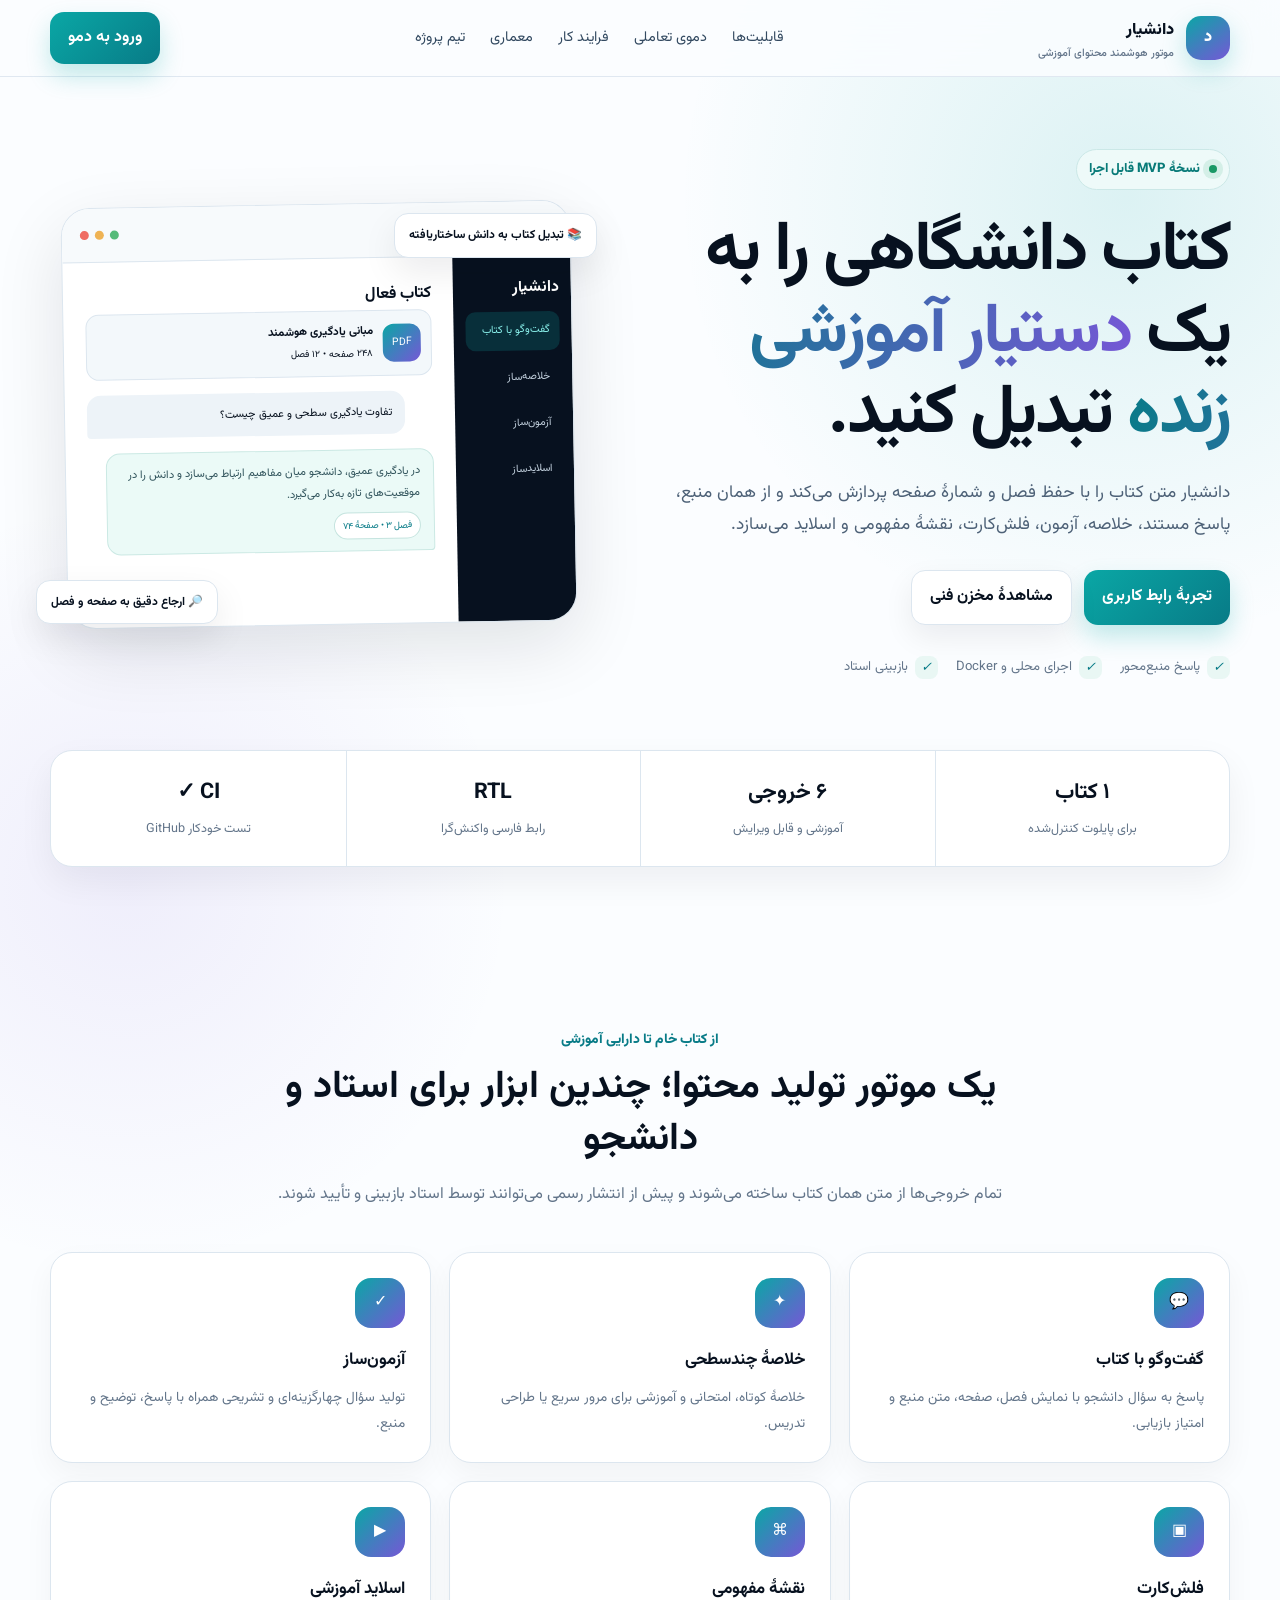
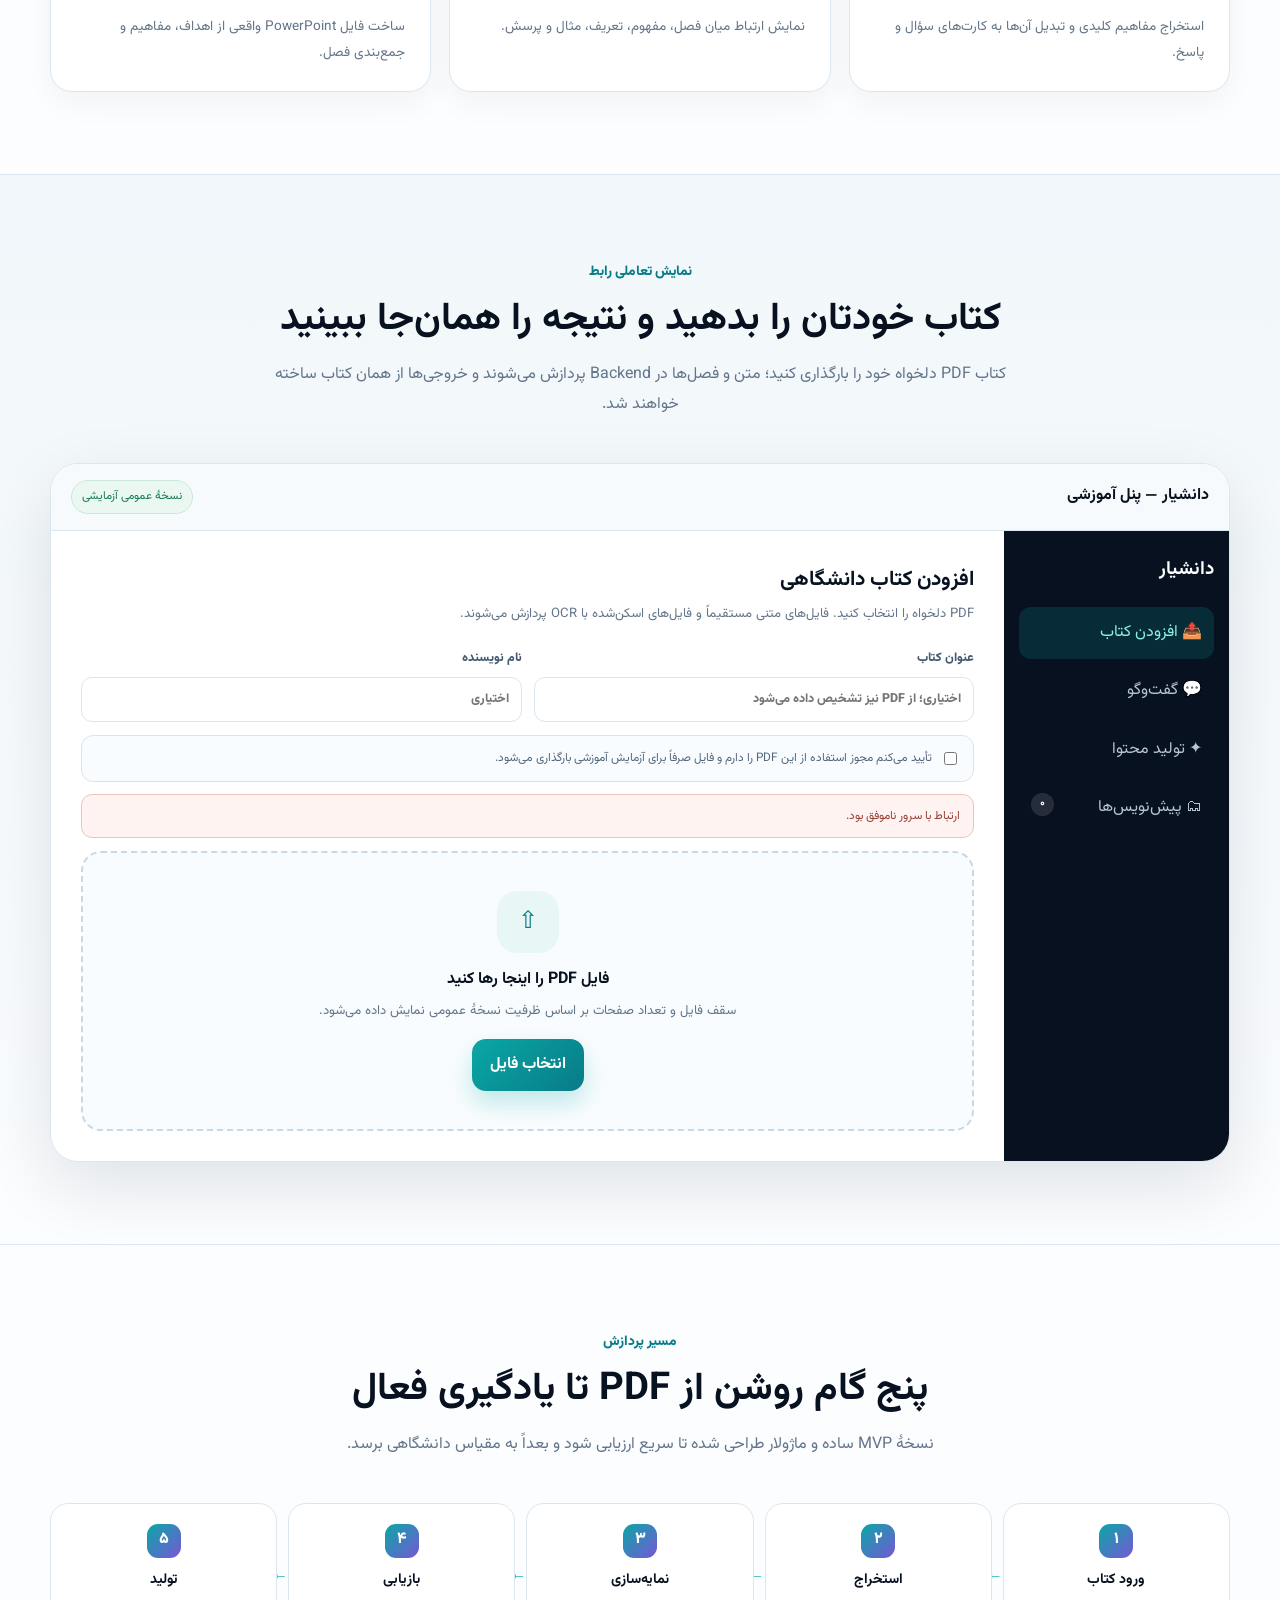
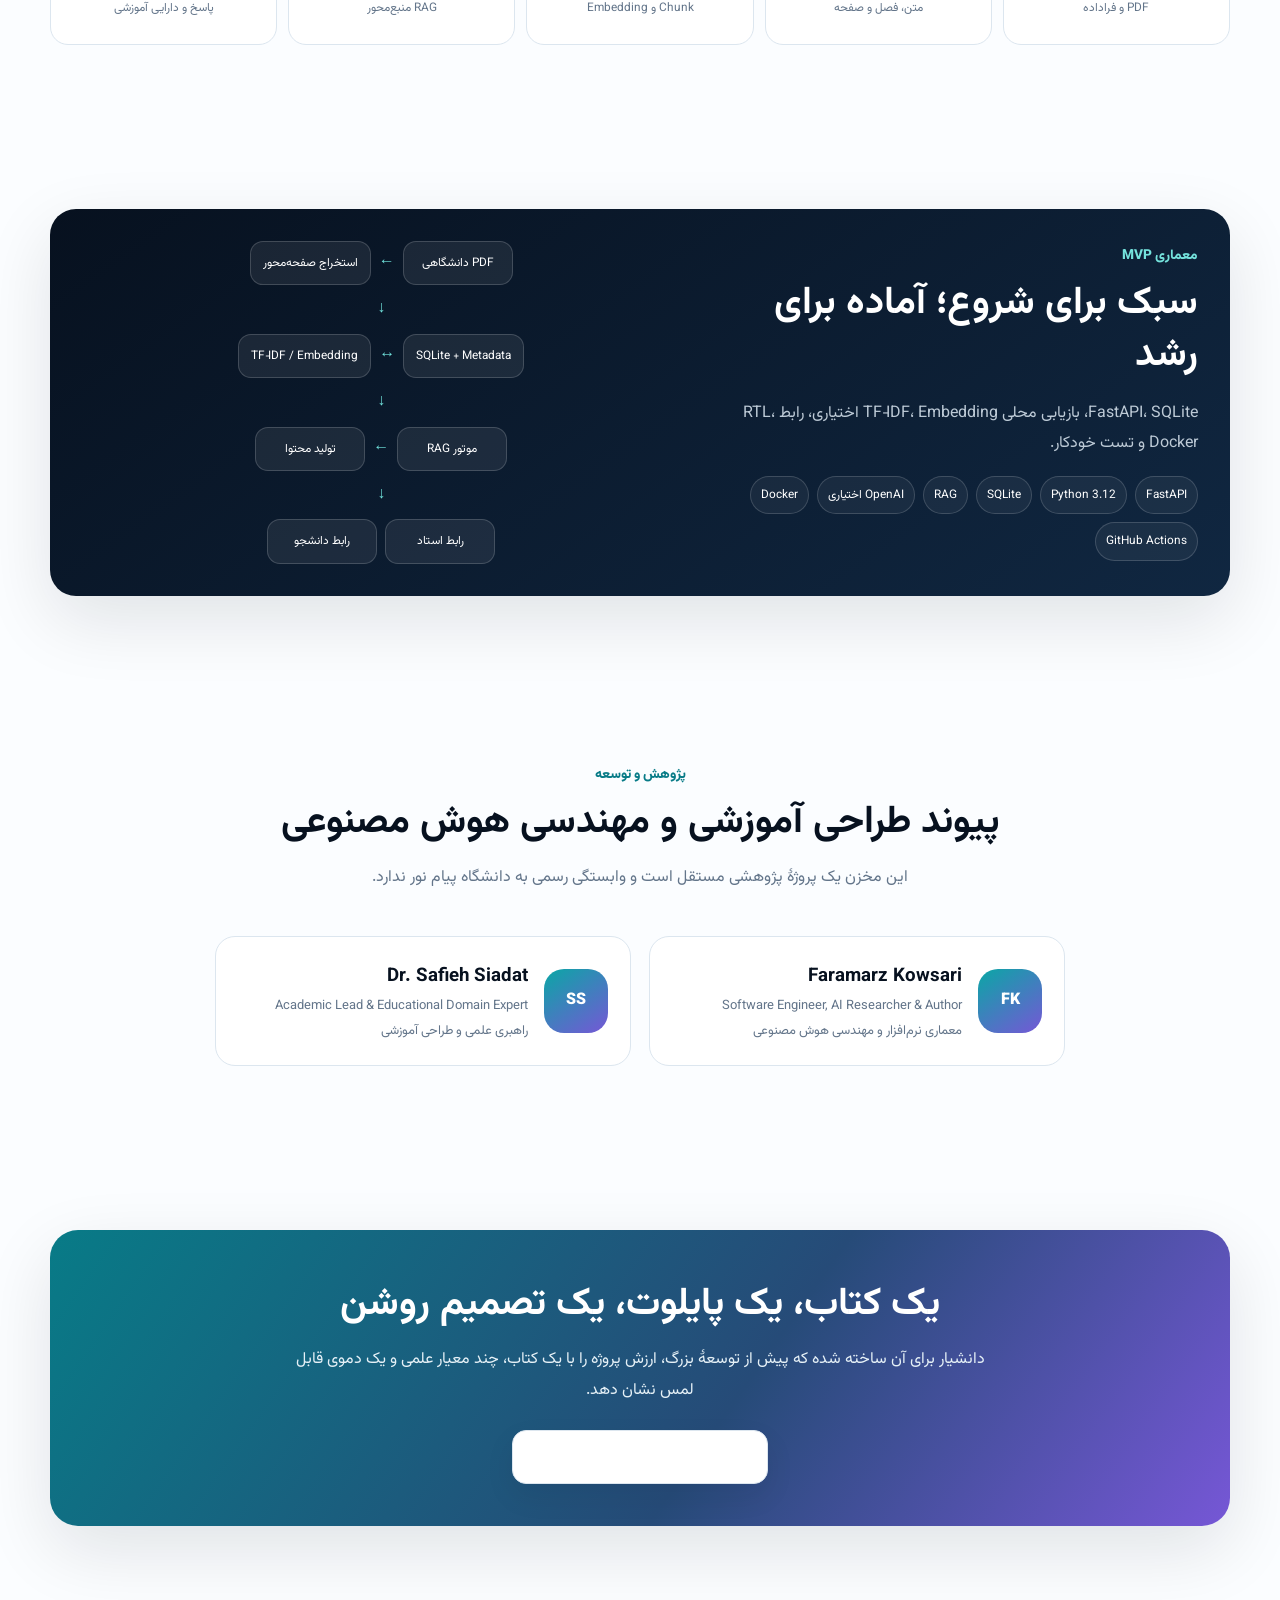
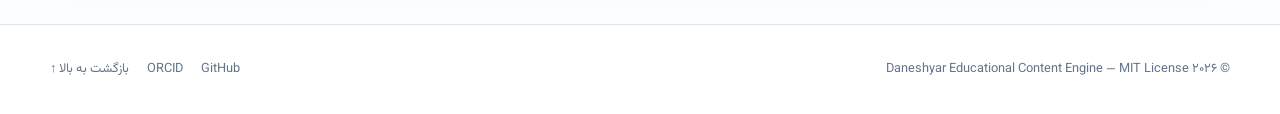
==== app/public/index.html @ 74a2e4bd "Replace demo with functional Daneshyar public beta" ====
<!doctype html>
<html lang="fa" dir="rtl">
<head>
<meta charset="utf-8">
<meta name="viewport" content="width=device-width,initial-scale=1">
<meta name="theme-color" content="#07111f">
<meta name="description" content="دانشیار؛ موتور هوشمند محتوای آموزشی برای تبدیل کتاب‌های دانشگاهی PDF به پاسخ‌های منبع‌محور، خلاصه، آزمون، فلش‌کارت و اسلاید.">
<meta property="og:title" content="دانشیار | موتور هوشمند محتوای آموزشی">
<meta property="og:description" content="از یک کتاب دانشگاهی، یک دستیار آموزشی منبع‌محور بسازید.">
<meta property="og:url" content="https://faramarzkowsari.github.io/daneshyar-educational-content-engine/">
<link rel="canonical" href="https://faramarzkowsari.github.io/daneshyar-educational-content-engine/">
<link rel="preconnect" href="https://fonts.googleapis.com">
<link rel="preconnect" href="https://fonts.gstatic.com" crossorigin>
<link href="https://fonts.googleapis.com/css2?family=Vazirmatn:wght@300;400;500;600;700;800;900&display=swap" rel="stylesheet">
<title>دانشیار | موتور هوشمند محتوای آموزشی</title>
<style>
:root{--ink:#07111f;--ink2:#102238;--surface:#fff;--soft:#f3f8fb;--line:#dce6ef;--muted:#63758a;--teal:#0aa7a5;--teal2:#087b87;--violet:#7657d6;--green:#199865;--shadow:0 24px 70px rgba(7,17,31,.11);--max:1180px}*{box-sizing:border-box}html{scroll-behavior:smooth}body{margin:0;font-family:Vazirmatn,Tahoma,sans-serif;color:var(--ink);background:radial-gradient(circle at 88% 4%,rgba(10,167,165,.13),transparent 28rem),radial-gradient(circle at 10% 18%,rgba(118,87,214,.09),transparent 24rem),#fbfdff;line-height:1.9}a{text-decoration:none;color:inherit}button,input{font:inherit}.wrap{width:min(var(--max),calc(100% - 36px));margin:auto}.top{position:sticky;top:0;z-index:30;background:rgba(251,253,255,.86);backdrop-filter:blur(18px);border-bottom:1px solid rgba(220,230,239,.85)}.nav{height:76px;display:flex;align-items:center;justify-content:space-between;gap:22px}.brand{display:flex;align-items:center;gap:12px;font-weight:900}.mark{width:44px;height:44px;border-radius:15px;display:grid;place-items:center;color:#fff;background:linear-gradient(145deg,var(--teal),var(--violet));box-shadow:0 10px 24px rgba(10,167,165,.24)}.brand small{display:block;color:var(--muted);font-size:.68rem;font-weight:500;line-height:1.2}.links{display:flex;align-items:center;gap:25px;color:#334a61;font-size:.9rem}.links a:hover{color:var(--teal2)}.btn{display:inline-flex;align-items:center;justify-content:center;gap:8px;padding:11px 18px;border-radius:14px;border:0;font-weight:700;cursor:pointer;transition:.2s}.btn:hover{transform:translateY(-2px)}.primary{color:#fff;background:linear-gradient(135deg,var(--teal),var(--teal2));box-shadow:0 12px 24px rgba(10,167,165,.24)}.secondary{background:#fff;border:1px solid var(--line);box-shadow:0 12px 30px rgba(7,17,31,.07)}.hero{padding:72px 0 62px}.heroGrid{display:grid;grid-template-columns:1.04fr .96fr;align-items:center;gap:58px}.badge{display:inline-flex;align-items:center;gap:9px;padding:7px 12px;border:1px solid #cbe8e7;border-radius:999px;background:#eefaf9;color:#087a78;font-weight:800;font-size:.82rem}.pulse{width:8px;height:8px;border-radius:50%;background:var(--green);box-shadow:0 0 0 6px rgba(25,152,101,.12)}h1{font-size:clamp(2.45rem,5.4vw,4.7rem);line-height:1.18;letter-spacing:-2px;margin:22px 0 20px}.grad{color:transparent;background:linear-gradient(100deg,var(--teal2),var(--violet));background-clip:text;-webkit-background-clip:text}.lead{font-size:1.08rem;color:#4d6177;max-width:650px;margin:0 0 28px}.actions{display:flex;flex-wrap:wrap;gap:12px}.trust{display:flex;flex-wrap:wrap;gap:18px;margin-top:30px;color:var(--muted);font-size:.82rem}.trust span{display:flex;align-items:center;gap:7px}.ok{width:23px;height:23px;border-radius:8px;display:grid;place-items:center;background:#e9f7f4;color:var(--teal2)}.visual{position:relative;min-height:470px;display:grid;place-items:center}.glow{position:absolute;width:360px;height:360px;border-radius:50%;background:radial-gradient(circle,rgba(10,167,165,.25),transparent 66%)}.window{width:min(100%,510px);position:relative;z-index:2;border:1px solid var(--line);border-radius:29px;background:#fff;overflow:hidden;box-shadow:var(--shadow);transform:rotate(-1deg)}.wbar{padding:15px 18px;background:#f7fafc;border-bottom:1px solid var(--line);display:flex;justify-content:space-between;align-items:center;color:var(--muted);font-size:.75rem}.dots{display:flex;gap:6px;direction:ltr}.dots i{width:9px;height:9px;border-radius:50%;background:#ef6d64}.dots i:nth-child(2){background:#efb354}.dots i:nth-child(3){background:#55bb79}.preview{display:grid;grid-template-columns:118px 1fr;min-height:365px}.side{padding:18px 12px;background:var(--ink);color:#c4d2df}.side b{color:#fff}.side div{padding:9px 10px;margin-top:8px;border-radius:10px;font-size:.67rem}.side .active{background:rgba(10,167,165,.2);color:#8af0eb}.main{padding:22px}.book{display:flex;align-items:center;gap:10px;background:var(--soft);border:1px solid var(--line);border-radius:13px;padding:10px;font-size:.72rem}.pdf{width:38px;height:38px;border-radius:11px;display:grid;place-items:center;color:#fff;background:linear-gradient(135deg,var(--teal),var(--violet));font-size:.65rem}.q,.a{padding:11px 13px;font-size:.7rem;border-radius:14px;margin-top:15px}.q{margin-right:28px;background:#edf3f8;border-bottom-left-radius:4px}.a{margin-left:18px;background:#ebfaf7;border:1px solid #cbe9e4;border-bottom-right-radius:4px;color:#31545c}.source{display:inline-block;margin-top:8px;padding:4px 8px;border:1px solid #c5e4df;border-radius:999px;background:#fff;color:var(--teal2);font-size:.58rem}.float{position:absolute;z-index:3;padding:10px 14px;border:1px solid var(--line);border-radius:14px;background:#fff;box-shadow:0 14px 35px rgba(7,17,31,.08);font-size:.74rem;font-weight:700}.f1{top:34px;right:-8px}.f2{bottom:25px;left:-14px}.metrics{padding:8px 0 76px}.metricGrid{display:grid;grid-template-columns:repeat(4,1fr);border:1px solid var(--line);border-radius:22px;background:#fff;box-shadow:0 14px 35px rgba(7,17,31,.06);overflow:hidden}.metric{text-align:center;padding:22px;border-left:1px solid var(--line)}.metric:last-child{border-left:0}.metric strong{display:block;font-size:1.35rem}.metric span{color:var(--muted);font-size:.79rem}section{padding:82px 0}.head{text-align:center;max-width:760px;margin:0 auto 42px}.kicker{color:var(--teal2);font-weight:800;font-size:.86rem}h2{font-size:clamp(1.9rem,3vw,3rem);line-height:1.35;margin:8px 0 13px}.head p{color:var(--muted);margin:0}.features{display:grid;grid-template-columns:repeat(3,1fr);gap:18px}.card{padding:25px;border:1px solid var(--line);border-radius:22px;background:#fff;box-shadow:0 12px 30px rgba(7,17,31,.045);transition:.25s}.card:hover{transform:translateY(-5px);box-shadow:0 18px 42px rgba(7,17,31,.08)}.icon{width:50px;height:50px;border-radius:16px;display:grid;place-items:center;color:#fff;background:linear-gradient(135deg,var(--teal),var(--violet));margin-bottom:17px}.card h3{margin:0 0 8px;font-size:1.05rem}.card p{margin:0;color:var(--muted);font-size:.85rem}.demoSec{background:linear-gradient(180deg,#f1f7fa,#fbfdff);border-block:1px solid var(--line)}.shell{border:1px solid var(--line);border-radius:28px;background:#fff;box-shadow:var(--shadow);overflow:hidden}.shellTop{padding:16px 20px;background:#f7fafc;border-bottom:1px solid var(--line);display:flex;justify-content:space-between;align-items:center}.demoTag{padding:5px 10px;border:1px solid #c9e7d9;border-radius:999px;background:#eaf8f1;color:#147a55;font-size:.72rem}.layout{display:grid;grid-template-columns:225px 1fr;min-height:570px}.demoSide{padding:21px 15px;background:var(--ink);color:#fff}.demoSide h3{margin:0 0 20px}.tabs button{width:100%;display:flex;gap:10px;padding:11px 12px;margin:6px 0;border:0;border-radius:12px;background:transparent;color:#b7c5d3;cursor:pointer;text-align:right}.tabs button.active,.tabs button:hover{background:rgba(10,167,165,.18);color:#8df0eb}.content{padding:30px}.panel{display:none}.panel.active{display:block;animation:fade .28s ease}@keyframes fade{from{opacity:0;transform:translateY(4px)}to{opacity:1;transform:none}}.phead h3{margin:0;font-size:1.3rem}.phead p{margin:2px 0 20px;color:var(--muted);font-size:.82rem}.upload{padding:38px 20px;border:2px dashed #c8d9e6;border-radius:20px;background:#f9fcfe;text-align:center}.upload.drag{border-color:var(--teal);background:#eefaf9}.uploadIcon{width:62px;height:62px;margin:0 auto 12px;border-radius:20px;display:grid;place-items:center;background:#e8f7f6;color:var(--teal2);font-size:1.5rem}.upload h4{margin:0}.upload p{margin:3px 0 15px;color:var(--muted);font-size:.82rem}#file{display:none}.progress{display:none;margin-top:20px;text-align:right}.track{height:9px;border-radius:999px;background:#e6eef4;overflow:hidden}.bar{width:0;height:100%;background:linear-gradient(90deg,var(--teal),var(--violet));transition:.25s}.plabel{margin-top:8px;color:var(--muted);font-size:.8rem}.bookRow{display:flex;align-items:center;justify-content:space-between;gap:12px;padding:14px;border:1px solid var(--line);border-radius:16px;background:#f8fbfd;margin-bottom:16px}.bookMeta{display:flex;align-items:center;gap:11px}.bookMeta strong{display:block;font-size:.9rem}.bookMeta small{color:var(--muted)}.chat{border:1px solid var(--line);border-radius:18px;overflow:hidden}.messages{min-height:275px;max-height:325px;overflow:auto;padding:18px;background:#fbfdff}.msg{width:fit-content;max-width:86%;padding:11px 14px;margin-bottom:12px;border-radius:15px;font-size:.85rem}.user{margin-right:auto;background:#eaf0f6;border-bottom-left-radius:4px}.ai{background:#eaf9f6;border:1px solid #cbe9e4;border-bottom-right-radius:4px}.cite{display:inline-flex;margin-top:8px;padding:4px 8px;border:1px solid #bedfd9;border-radius:999px;background:#fff;color:#087c76;font-size:.67rem}.typing{display:none;color:var(--muted);font-size:.77rem}.form{display:flex;gap:9px;padding:12px;border-top:1px solid var(--line)}.form input{min-width:0;flex:1;padding:11px 13px;border:1px solid var(--line);border-radius:12px;outline:0}.form input:focus{border-color:var(--teal);box-shadow:0 0 0 4px rgba(10,167,165,.09)}.samples{display:flex;flex-wrap:wrap;gap:7px;margin-top:11px}.samples button{padding:7px 10px;border:1px solid var(--line);border-radius:999px;background:#fff;color:#425970;cursor:pointer;font-size:.72rem}.assets{display:grid;grid-template-columns:repeat(2,1fr);gap:13px}.asset{display:flex;align-items:center;gap:12px;padding:16px;border:1px solid var(--line);border-radius:17px}.asset .icon{flex:0 0 44px;width:44px;height:44px;margin:0;border-radius:13px}.asset strong{display:block;font-size:.88rem}.asset small{color:var(--muted)}.asset button{margin-right:auto;padding:7px 10px;border:1px solid var(--line);border-radius:10px;background:#f8fbfd;cursor:pointer}.result{display:none;margin-top:16px;padding:14px;border:1px solid #cce7e2;border-radius:14px;background:#eefaf8;color:#28595a}.flow{display:grid;grid-template-columns:repeat(5,1fr);gap:11px}.step{position:relative;text-align:center;padding:20px 11px;border:1px solid var(--line);border-radius:18px;background:#fff}.step:not(:last-child):after{content:"←";position:absolute;left:-17px;top:42%;color:var(--teal);font-weight:900}.num{width:34px;height:34px;margin:0 auto 9px;border-radius:11px;display:grid;place-items:center;color:#fff;background:linear-gradient(135deg,var(--teal),var(--violet));font-weight:800}.step strong{display:block;font-size:.88rem}.step span{color:var(--muted);font-size:.74rem}.arch{display:grid;grid-template-columns:.9fr 1.1fr;gap:28px;padding:32px;border-radius:26px;color:#fff;background:linear-gradient(145deg,#07111f,#102741);box-shadow:var(--shadow)}.arch p{color:#bdcad6}.pills{display:flex;flex-wrap:wrap;gap:8px}.pills span{padding:7px 10px;border:1px solid rgba(255,255,255,.16);border-radius:999px;background:rgba(255,255,255,.05);font-size:.74rem}.diagram{display:grid;gap:9px;align-content:center}.row{display:flex;align-items:center;justify-content:center;gap:8px}.box{min-width:110px;padding:10px 12px;text-align:center;border:1px solid rgba(255,255,255,.17);border-radius:13px;background:rgba(255,255,255,.075);font-size:.74rem}.arrow{color:#70e1db;font-weight:900}.people{display:grid;grid-template-columns:repeat(2,1fr);gap:18px;max-width:850px;margin:auto}.person{display:flex;align-items:center;gap:16px;padding:22px;border:1px solid var(--line);border-radius:20px;background:#fff}.avatar{width:64px;height:64px;flex:0 0 64px;border-radius:20px;display:grid;place-items:center;color:#fff;background:linear-gradient(145deg,var(--teal),var(--violet));font-weight:900}.person h3{margin:0}.person p{margin:0;color:var(--muted);font-size:.81rem}.cta{padding-bottom:98px}.ctaBox{padding:42px;border-radius:28px;text-align:center;color:#fff;background:linear-gradient(125deg,var(--teal2),#264b78 58%,var(--violet));box-shadow:var(--shadow)}.ctaBox p{max-width:690px;margin:0 auto 24px;color:#e6f1f7}footer{padding:32px 0;border-top:1px solid var(--line);background:#fff}.foot{display:flex;justify-content:space-between;align-items:center;gap:20px;color:var(--muted);font-size:.8rem}.footLinks{display:flex;gap:18px}.toast{position:fixed;left:22px;bottom:22px;z-index:90;opacity:0;transform:translateY(14px);padding:12px 16px;border-radius:13px;color:#fff;background:var(--ink);box-shadow:var(--shadow);transition:.25s;font-size:.82rem}.toast.show{opacity:1;transform:none}@media(max-width:980px){.links{display:none}.heroGrid,.arch{grid-template-columns:1fr}.heroCopy{text-align:center}.lead{margin-inline:auto}.actions,.trust{justify-content:center}.features{grid-template-columns:repeat(2,1fr)}.flow{grid-template-columns:repeat(2,1fr)}.step:after{display:none}}@media(max-width:720px){.brand small{display:none}.hero{padding-top:50px}.visual{min-height:390px}.float{display:none}.window{transform:none}.metricGrid{grid-template-columns:repeat(2,1fr)}.metric:nth-child(2){border-left:0}.metric:nth-child(-n+2){border-bottom:1px solid var(--line)}.features,.people{grid-template-columns:1fr}.layout{grid-template-columns:1fr}.demoSide{padding:10px;overflow:auto}.demoSide h3{display:none}.tabs{display:flex;min-width:max-content}.tabs button{width:auto;white-space:nowrap}.content{padding:20px 14px}.assets{grid-template-columns:1fr}.flow{grid-template-columns:1fr}.foot{flex-direction:column;text-align:center}.preview{grid-template-columns:92px 1fr}}@media(prefers-reduced-motion:reduce){*{scroll-behavior:auto!important;animation:none!important;transition:none!important}}

/* Draft repository */
.tabs button{position:relative}
.draftBadge{display:inline-grid;place-items:center;min-width:23px;height:23px;padding:0 6px;margin-right:auto;border-radius:999px;background:rgba(255,255,255,.12);color:#fff;font-size:.68rem;font-weight:800}
.tabs button.active .draftBadge{background:#8df0eb;color:#07333a}
.draftTop{display:flex;align-items:flex-start;justify-content:space-between;gap:18px;margin-bottom:16px}
.draftTop .phead p{margin-bottom:0}
.draftTools{display:flex;flex-wrap:wrap;align-items:center;gap:8px}
.draftSearch{min-width:230px;padding:9px 12px;border:1px solid var(--line);border-radius:11px;background:#fff;outline:none}
.draftSearch:focus{border-color:var(--teal);box-shadow:0 0 0 4px rgba(10,167,165,.08)}
.filters{display:flex;flex-wrap:wrap;gap:7px;margin-bottom:16px}
.filters button{padding:7px 11px;border:1px solid var(--line);border-radius:999px;background:#fff;color:#4d6176;cursor:pointer;font-size:.75rem}
.filters button.active{border-color:#aadfdc;background:#eaf9f7;color:#087b78;font-weight:800}
.draftList{display:grid;gap:12px}
.draftCard{display:grid;grid-template-columns:auto 1fr auto;gap:14px;align-items:center;padding:16px;border:1px solid var(--line);border-radius:17px;background:#fff;box-shadow:0 8px 24px rgba(7,17,31,.035)}
.draftCard:hover{border-color:#bfdcdd;box-shadow:0 13px 30px rgba(7,17,31,.065)}
.draftKind{width:46px;height:46px;display:grid;place-items:center;border-radius:14px;color:#fff;background:linear-gradient(135deg,var(--teal),var(--violet));font-weight:900}
.draftInfo{min-width:0}
.draftTitle{display:flex;align-items:center;gap:8px;flex-wrap:wrap}
.draftTitle strong{font-size:.92rem}
.statusChip{display:inline-flex;align-items:center;gap:5px;padding:3px 8px;border-radius:999px;font-size:.65rem;font-weight:800}
.statusChip.draft{background:#fff5df;color:#9b6818;border:1px solid #f2deb1}
.statusChip.approved{background:#eaf8f1;color:#147a55;border:1px solid #cae8da}
.draftMeta{display:flex;flex-wrap:wrap;gap:10px;margin-top:5px;color:var(--muted);font-size:.72rem}
.draftActions{display:flex;flex-wrap:wrap;justify-content:flex-end;gap:6px}
.draftActions button{padding:7px 9px;border:1px solid var(--line);border-radius:9px;background:#f8fbfd;color:#40576d;cursor:pointer;font-size:.7rem}
.draftActions button:hover{border-color:#9fd8d5;background:#eef9f8;color:#087b78}
.draftActions .danger:hover{border-color:#efb9b5;background:#fff1ef;color:#a33e35}
.emptyDrafts{text-align:center;padding:48px 20px;border:2px dashed #d7e3ec;border-radius:18px;background:#fafcfe;color:var(--muted)}
.emptyDrafts .emptyIcon{width:62px;height:62px;margin:0 auto 11px;display:grid;place-items:center;border-radius:19px;background:#eef6fa;color:var(--teal2);font-size:1.5rem}
.emptyDrafts h4{margin:0 0 4px;color:var(--ink)}
.emptyDrafts p{margin:0 0 14px;font-size:.8rem}
.draftSummary{display:flex;gap:10px;flex-wrap:wrap;margin-bottom:16px}
.summaryPill{padding:8px 11px;border:1px solid var(--line);border-radius:12px;background:#f8fbfd;font-size:.75rem;color:#4c6176}
.summaryPill b{color:var(--ink)}
.modalBackdrop{position:fixed;inset:0;z-index:100;display:none;align-items:center;justify-content:center;padding:20px;background:rgba(4,12,22,.62);backdrop-filter:blur(5px)}
.modalBackdrop.open{display:flex}
.draftModal{width:min(760px,100%);max-height:86vh;display:flex;flex-direction:column;border-radius:22px;background:#fff;box-shadow:0 30px 90px rgba(0,0,0,.28);overflow:hidden}
.modalHead{display:flex;align-items:flex-start;justify-content:space-between;gap:15px;padding:19px 22px;border-bottom:1px solid var(--line);background:#f8fbfd}
.modalHead h3{margin:0;font-size:1.15rem}
.modalHead p{margin:3px 0 0;color:var(--muted);font-size:.75rem}
.closeModal{width:38px;height:38px;border:1px solid var(--line);border-radius:11px;background:#fff;cursor:pointer;font-size:1.1rem}
.modalBody{padding:22px;overflow:auto}
.previewBlock{padding:18px;border:1px solid var(--line);border-radius:15px;background:#fbfdff;white-space:pre-wrap;color:#334b60;font-size:.84rem;line-height:2}
.modalFoot{display:flex;flex-wrap:wrap;justify-content:flex-end;gap:8px;padding:14px 22px;border-top:1px solid var(--line);background:#fff}
.modalFoot button{padding:9px 13px;border:1px solid var(--line);border-radius:10px;background:#f8fbfd;cursor:pointer}
.modalFoot .approve{color:#fff;border-color:transparent;background:linear-gradient(135deg,var(--teal),var(--teal2))}
.resultAction{margin-right:9px;padding:6px 10px;border:1px solid #acdcd7;border-radius:9px;background:#fff;color:#087b78;cursor:pointer;font-weight:800}
@media(max-width:720px){
  .draftTop{flex-direction:column}
  .draftTools,.draftSearch{width:100%}
  .draftCard{grid-template-columns:auto 1fr}
  .draftActions{grid-column:1/-1;justify-content:flex-start}
}


.draftStorageNote{
  display:flex;
  align-items:flex-start;
  gap:12px;
  margin:0 0 18px;
  padding:15px 17px;
  border:1px solid #b8dfe0;
  border-right:5px solid var(--teal);
  border-radius:15px;
  background:linear-gradient(135deg,#effaf9,#f7fbff);
  color:#315667;
  box-shadow:0 8px 24px rgba(7,17,31,.035);
}
.draftStorageNote .noteIcon{
  flex:0 0 38px;
  width:38px;
  height:38px;
  display:grid;
  place-items:center;
  border-radius:12px;
  background:#dff5f2;
  color:#087b78;
  font-size:1.05rem;
}
.draftStorageNote strong{color:#083c4b}
.draftStorageNote p{margin:0;font-size:.79rem;line-height:2}


.authorProfileLink{
  color:inherit;
  text-decoration:none;
  transition:color .2s ease;
}
.authorProfileLink:hover,
.authorProfileLink:focus{
  color:var(--teal2);
  text-decoration:underline;
  text-underline-offset:5px;
}
.authorAvatarLink{
  display:block;
  flex:0 0 auto;
  border-radius:20px;
}
.authorAvatarLink:focus-visible{
  outline:3px solid rgba(10,167,165,.28);
  outline-offset:4px;
}


.uploadFields{display:grid;grid-template-columns:1fr 1fr;gap:12px;margin-bottom:13px}.uploadFields label{display:grid;gap:6px;font-size:.78rem;font-weight:800;color:#435a70}.uploadFields input,.chapterPicker select{width:100%;padding:10px 12px;border:1px solid var(--line);border-radius:11px;background:#fff;outline:none}.uploadFields input:focus,.chapterPicker select:focus{border-color:var(--teal);box-shadow:0 0 0 4px rgba(10,167,165,.08)}.terms{display:flex;align-items:flex-start;gap:8px;margin:0 0 12px;padding:11px 13px;border:1px solid #d7e5ec;border-radius:12px;background:#f9fcfe;color:#52677c;font-size:.74rem}.terms input{margin-top:5px}.publicInfo{margin-bottom:13px;padding:10px 13px;border:1px solid #cce4e2;border-radius:11px;background:#effaf8;color:#315d65;font-size:.74rem}.publicInfo.error{border-color:#efc3bd;background:#fff3f1;color:#963f35}.chapterPicker{display:flex;align-items:center;gap:10px;margin-bottom:14px;padding:11px 13px;border:1px solid var(--line);border-radius:13px;background:#f8fbfd}.chapterPicker label{font-size:.78rem;font-weight:800;white-space:nowrap}.chapterPicker select{max-width:420px}.upload.busy{pointer-events:none;opacity:.7}.msg.error{background:#fff1ef;border:1px solid #efc2bd;color:#963d34}.asset button:disabled,.btn:disabled{opacity:.55;cursor:not-allowed}.sessionExpiry{display:inline-block;margin-top:6px;color:#8a681c;font-size:.69rem}@media(max-width:720px){.uploadFields{grid-template-columns:1fr}.chapterPicker{align-items:stretch;flex-direction:column}}
</style>
<script type="application/ld+json">{"@context":"https://schema.org","@type":"SoftwareApplication","name":"Daneshyar Educational Content Engine","alternateName":"دانشیار","applicationCategory":"EducationalApplication","operatingSystem":"Web","url":"https://faramarzkowsari.github.io/daneshyar-educational-content-engine/","codeRepository":"https://github.com/FaramarzKowsari/daneshyar-educational-content-engine","license":"https://opensource.org/licenses/MIT","author":[{"@type":"Person","name":"Faramarz Kowsari"},{"@type":"Person","name":"Safieh Siadat"}]}</script>
</head>
<body>
<header class="top"><div class="wrap nav"><a class="brand" href="#top"><span class="mark">د</span><span>دانشیار<small>موتور هوشمند محتوای آموزشی</small></span></a><nav class="links"><a href="#features">قابلیت‌ها</a><a href="#demo">دموی تعاملی</a><a href="#workflow">فرایند کار</a><a href="#architecture">معماری</a><a href="#team">تیم پروژه</a></nav><a class="btn primary" href="#demo">ورود به دمو</a></div></header>
<main id="top">
<section class="hero"><div class="wrap heroGrid"><div class="heroCopy"><span class="badge"><span class="pulse"></span>نسخهٔ MVP قابل اجرا</span><h1>کتاب دانشگاهی را به یک <span class="grad">دستیار آموزشی زنده</span> تبدیل کنید.</h1><p class="lead">دانشیار متن کتاب را با حفظ فصل و شمارهٔ صفحه پردازش می‌کند و از همان منبع، پاسخ مستند، خلاصه، آزمون، فلش‌کارت، نقشهٔ مفهومی و اسلاید می‌سازد.</p><div class="actions"><a class="btn primary" href="#demo">تجربهٔ رابط کاربری</a><a class="btn secondary" href="https://github.com/FaramarzKowsari/daneshyar-educational-content-engine" target="_blank" rel="noopener">مشاهدهٔ مخزن فنی</a></div><div class="trust"><span><i class="ok">✓</i>پاسخ منبع‌محور</span><span><i class="ok">✓</i>اجرای محلی و Docker</span><span><i class="ok">✓</i>بازبینی استاد</span></div></div><div class="visual"><div class="glow"></div><div class="float f1">📚 تبدیل کتاب به دانش ساختاریافته</div><div class="float f2">🔎 ارجاع دقیق به صفحه و فصل</div><div class="window"><div class="wbar"><span>● سامانه آماده است</span><span class="dots"><i></i><i></i><i></i></span></div><div class="preview"><aside class="side"><b>دانشیار</b><div class="active">گفت‌وگو با کتاب</div><div>خلاصه‌ساز</div><div>آزمون‌ساز</div><div>اسلایدساز</div></aside><div class="main"><b>کتاب فعال</b><div class="book"><span class="pdf">PDF</span><span><b>مبانی یادگیری هوشمند</b><br><small>۲۴۸ صفحه • ۱۲ فصل</small></span></div><div class="q">تفاوت یادگیری سطحی و عمیق چیست؟</div><div class="a">در یادگیری عمیق، دانشجو میان مفاهیم ارتباط می‌سازد و دانش را در موقعیت‌های تازه به‌کار می‌گیرد.<br><span class="source">فصل ۳ • صفحهٔ ۷۴</span></div></div></div></div></div></div></section>
<div class="metrics"><div class="wrap metricGrid"><div class="metric"><strong>۱ کتاب</strong><span>برای پایلوت کنترل‌شده</span></div><div class="metric"><strong>۶ خروجی</strong><span>آموزشی و قابل ویرایش</span></div><div class="metric"><strong>RTL</strong><span>رابط فارسی واکنش‌گرا</span></div><div class="metric"><strong>CI ✓</strong><span>تست خودکار GitHub</span></div></div></div>
<section id="features"><div class="wrap"><div class="head"><span class="kicker">از کتاب خام تا دارایی آموزشی</span><h2>یک موتور تولید محتوا؛ چندین ابزار برای استاد و دانشجو</h2><p>تمام خروجی‌ها از متن همان کتاب ساخته می‌شوند و پیش از انتشار رسمی می‌توانند توسط استاد بازبینی و تأیید شوند.</p></div><div class="features"><article class="card"><div class="icon">💬</div><h3>گفت‌وگو با کتاب</h3><p>پاسخ به سؤال دانشجو با نمایش فصل، صفحه، متن منبع و امتیاز بازیابی.</p></article><article class="card"><div class="icon">✦</div><h3>خلاصهٔ چندسطحی</h3><p>خلاصهٔ کوتاه، امتحانی و آموزشی برای مرور سریع یا طراحی تدریس.</p></article><article class="card"><div class="icon">✓</div><h3>آزمون‌ساز</h3><p>تولید سؤال چهارگزینه‌ای و تشریحی همراه با پاسخ، توضیح و منبع.</p></article><article class="card"><div class="icon">▣</div><h3>فلش‌کارت</h3><p>استخراج مفاهیم کلیدی و تبدیل آن‌ها به کارت‌های سؤال و پاسخ.</p></article><article class="card"><div class="icon">⌘</div><h3>نقشهٔ مفهومی</h3><p>نمایش ارتباط میان فصل، مفهوم، تعریف، مثال و پرسش.</p></article><article class="card"><div class="icon">▶</div><h3>اسلاید آموزشی</h3><p>ساخت فایل PowerPoint واقعی از اهداف، مفاهیم و جمع‌بندی فصل.</p></article></div></div></section>
<section class="demoSec" id="demo"><div class="wrap"><div class="head"><span class="kicker">نمایش تعاملی رابط</span><h2>کتاب خودتان را بدهید و نتیجه را همان‌جا ببینید</h2><p>کتاب PDF دلخواه خود را بارگذاری کنید؛ متن و فصل‌ها در Backend پردازش می‌شوند و خروجی‌ها از همان کتاب ساخته خواهند شد.</p></div><div class="shell"><div class="shellTop"><b>دانشیار — پنل آموزشی</b><span class="demoTag">نسخهٔ عمومی آزمایشی</span></div><div class="layout"><aside class="demoSide"><h3>دانشیار</h3><div class="tabs"><button class="active" data-panel="upload">📤 افزودن کتاب</button><button data-panel="chat">💬 گفت‌وگو</button><button data-panel="assets">✦ تولید محتوا</button><button data-panel="drafts">🗂 پیش‌نویس‌ها <span class="draftBadge" id="draftCount">۰</span></button></div></aside><div class="content">
<div class="panel active" id="upload"><div class="phead"><h3>افزودن کتاب دانشگاهی</h3><p>PDF دلخواه را انتخاب کنید. فایل‌های متنی مستقیماً و فایل‌های اسکن‌شده با OCR پردازش می‌شوند.</p></div>
<div class="uploadFields">
  <label>عنوان کتاب <input id="bookTitle" type="text" maxlength="300" placeholder="اختیاری؛ از PDF نیز تشخیص داده می‌شود"></label>
  <label>نام نویسنده <input id="bookAuthor" type="text" maxlength="200" placeholder="اختیاری"></label>
</div>
<label class="terms"><input id="terms" type="checkbox"> <span>تأیید می‌کنم مجوز استفاده از این PDF را دارم و فایل صرفاً برای آزمایش آموزشی بارگذاری می‌شود.</span></label>
<div class="publicInfo" id="publicInfo">در حال دریافت تنظیمات نسخهٔ عمومی…</div>
<div class="upload" id="zone"><div class="uploadIcon">⇧</div><h4 id="uploadTitle">فایل PDF را اینجا رها کنید</h4><p>سقف فایل و تعداد صفحات بر اساس ظرفیت نسخهٔ عمومی نمایش داده می‌شود.</p><label class="btn primary" for="file">انتخاب فایل</label><input id="file" type="file" accept="application/pdf"><div class="progress" id="progress"><div class="track"><div class="bar" id="bar"></div></div><div class="plabel" id="plabel">در حال آماده‌سازی…</div></div></div></div>
<div class="panel" id="chat"><div class="phead"><h3>گفت‌وگو با کتاب</h3><p>پاسخ‌ها به فصل و صفحهٔ منبع متصل می‌شوند.</p></div><div class="bookRow"><div class="bookMeta"><span class="pdf">PDF</span><span><strong id="activeBook">هنوز کتابی بارگذاری نشده است</strong><small id="activeBookMeta">ابتدا PDF خود را در بخش افزودن کتاب بارگذاری کنید.</small></span></div><span class="demoTag" id="chapterCount">۰ فصل</span><button class="btn secondary" id="deleteBook" type="button" style="display:none">حذف کتاب</button></div><div class="chat"><div class="messages" id="messages"><div class="msg ai">سلام. دربارهٔ محتوای کتاب سؤال بپرسید؛ پاسخ را همراه با منبع نمایش می‌دهم.</div><div class="typing" id="typing">دانشیار در حال بررسی منبع است…</div></div><form class="form" id="form"><input id="question" placeholder="سؤال خود را بنویسید…" autocomplete="off"><button class="btn primary">ارسال</button></form></div><div class="samples"><button data-q="هدف یادگیری عمیق چیست؟">هدف یادگیری عمیق چیست؟</button><button data-q="ارزشیابی تکوینی چه کاربردی دارد؟">ارزشیابی تکوینی چه کاربردی دارد؟</button><button data-q="نقش بازخورد در یادگیری چیست؟">نقش بازخورد در یادگیری چیست؟</button></div></div>
<div class="panel" id="assets"><div class="phead"><h3>تولید محتوای آموزشی</h3><p>خروجی از کتاب بارگذاری‌شده ساخته و در حساب موقت همین مرورگر ذخیره می‌شود.</p></div>
<div class="chapterPicker"><label for="chapterSelect">فصل یا بخش:</label><select id="chapterSelect"><option value="">کل کتاب</option></select></div>
<div class="assets"><div class="asset"><span class="icon">Σ</span><span><strong>خلاصهٔ فصل</strong><small>سه سطح کاربردی</small></span><button data-asset="خلاصهٔ سه‌سطحی">تولید</button></div><div class="asset"><span class="icon">?</span><span><strong>آزمون</strong><small>چهارگزینه‌ای و تشریحی</small></span><button data-asset="آزمون ۱۰ سؤالی">تولید</button></div><div class="asset"><span class="icon">▣</span><span><strong>فلش‌کارت</strong><small>سؤال، پاسخ و راهنما</small></span><button data-asset="۲۰ فلش‌کارت">تولید</button></div><div class="asset"><span class="icon">▶</span><span><strong>اسلاید</strong><small>PowerPoint قابل دانلود</small></span><button data-asset="۱۲ اسلاید آموزشی">تولید</button></div></div><div class="result" id="result"></div></div>
<div class="panel" id="drafts">
  <div class="draftTop">
    <div class="phead"><h3>مخزن پیش‌نویس‌ها</h3><p>خروجی‌های تولیدشده را مشاهده، بازبینی، تأیید، دانلود یا حذف کنید.</p></div>
    <div class="draftTools">
      <input class="draftSearch" id="draftSearch" type="search" placeholder="جست‌وجو در پیش‌نویس‌ها…" autocomplete="off">
      <button class="btn secondary" id="clearDrafts" type="button">پاک‌کردن همه</button>
    </div>
  </div>
  <div class="draftSummary" id="draftSummary"></div>
  <div class="draftStorageNote" role="note" aria-label="نکته مهم درباره ذخیره‌سازی پیش‌نویس‌ها">
  <span class="noteIcon" aria-hidden="true">ⓘ</span>
  <p><strong>نکتهٔ مهم:</strong> در نسخهٔ عمومی، کتاب و پیش‌نویس‌ها در Backend و با یک کلید خصوصی مخصوص همان مرورگر نگه‌داری می‌شوند و پس از پایان زمان آزمایش به‌صورت خودکار حذف خواهند شد. برای استقرار رسمی دانشگاهی، ورود کاربران، نقش استاد و دانشجو، پایگاه دادهٔ سازمانی و سیاست نگه‌داری اختصاصی لازم است.</p>
</div>
  <div class="filters" id="draftFilters">
    <button class="active" data-filter="all">همه</button>
    <button data-filter="draft">پیش‌نویس</button>
    <button data-filter="approved">تأییدشده</button>
    <button data-filter="summary">خلاصه</button>
    <button data-filter="quiz">آزمون</button>
    <button data-filter="flashcards">فلش‌کارت</button>
    <button data-filter="slides">اسلاید</button>
  </div>
  <div class="draftList" id="draftList"></div>
  <div class="emptyDrafts" id="emptyDrafts">
    <div class="emptyIcon">🗂</div>
    <h4>هنوز پیش‌نویسی ساخته نشده است</h4>
    <p>از بخش «تولید محتوا» یک خروجی بسازید؛ اینجا قابل مشاهده خواهد بود.</p>
    <button class="btn primary" type="button" id="goToAssets">ساخت اولین پیش‌نویس</button>
  </div>
</div>

<div class="modalBackdrop" id="draftModal" role="dialog" aria-modal="true" aria-labelledby="modalTitle">
  <div class="draftModal">
    <div class="modalHead">
      <div><h3 id="modalTitle">پیش‌نمایش پیش‌نویس</h3><p id="modalMeta"></p></div>
      <button class="closeModal" id="closeModal" type="button" aria-label="بستن">×</button>
    </div>
    <div class="modalBody"><div class="previewBlock" id="modalContent"></div></div>
    <div class="modalFoot">
      <button type="button" id="modalDownload">دانلود متن</button>
      <button type="button" class="approve" id="modalApprove">تأیید پیش‌نویس</button>
    </div>
  </div>
</div>
</div></div></div></div></section>
<section id="workflow"><div class="wrap"><div class="head"><span class="kicker">مسیر پردازش</span><h2>پنج گام روشن از PDF تا یادگیری فعال</h2><p>نسخهٔ MVP ساده و ماژولار طراحی شده تا سریع ارزیابی شود و بعداً به مقیاس دانشگاهی برسد.</p></div><div class="flow"><div class="step"><div class="num">۱</div><strong>ورود کتاب</strong><span>PDF و فراداده</span></div><div class="step"><div class="num">۲</div><strong>استخراج</strong><span>متن، فصل و صفحه</span></div><div class="step"><div class="num">۳</div><strong>نمایه‌سازی</strong><span>Chunk و Embedding</span></div><div class="step"><div class="num">۴</div><strong>بازیابی</strong><span>RAG منبع‌محور</span></div><div class="step"><div class="num">۵</div><strong>تولید</strong><span>پاسخ و دارایی آموزشی</span></div></div></div></section>
<section id="architecture"><div class="wrap"><div class="arch"><div><span class="kicker" style="color:#74e2dc">معماری MVP</span><h2>سبک برای شروع؛ آماده برای رشد</h2><p>FastAPI، SQLite، بازیابی محلی TF‑IDF، Embedding اختیاری، رابط RTL، Docker و تست خودکار.</p><div class="pills"><span>FastAPI</span><span>Python 3.12</span><span>SQLite</span><span>RAG</span><span>OpenAI اختیاری</span><span>Docker</span><span>GitHub Actions</span></div></div><div class="diagram"><div class="row"><div class="box">PDF دانشگاهی</div><span class="arrow">←</span><div class="box">استخراج صفحه‌محور</div></div><div class="row"><span class="arrow">↓</span></div><div class="row"><div class="box">SQLite + Metadata</div><span class="arrow">↔</span><div class="box">TF‑IDF / Embedding</div></div><div class="row"><span class="arrow">↓</span></div><div class="row"><div class="box">موتور RAG</div><span class="arrow">←</span><div class="box">تولید محتوا</div></div><div class="row"><span class="arrow">↓</span></div><div class="row"><div class="box">رابط استاد</div><div class="box">رابط دانشجو</div></div></div></div></div></section>
<section id="team"><div class="wrap"><div class="head"><span class="kicker">پژوهش و توسعه</span><h2>پیوند طراحی آموزشی و مهندسی هوش مصنوعی</h2><p>این مخزن یک پروژهٔ پژوهشی مستقل است و وابستگی رسمی به دانشگاه پیام نور ندارد.</p></div><div class="people"><article class="person"><div class="avatar">FK</div><div><h3><a class="authorProfileLink" href="author.html">Faramarz Kowsari</a></h3><p>Software Engineer, AI Researcher & Author<br>معماری نرم‌افزار و مهندسی هوش مصنوعی</p></div></article><article class="person"><div class="avatar">SS</div><div><h3>Dr. Safieh Siadat</h3><p>Academic Lead & Educational Domain Expert<br>راهبری علمی و طراحی آموزشی</p></div></article></div></div></section>
<section class="cta"><div class="wrap"><div class="ctaBox"><h2>یک کتاب، یک پایلوت، یک تصمیم روشن</h2><p>دانشیار برای آن ساخته شده که پیش از توسعهٔ بزرگ، ارزش پروژه را با یک کتاب، چند معیار علمی و یک دموی قابل لمس نشان دهد.</p><a class="btn secondary" href="https://github.com/FaramarzKowsari/daneshyar-educational-content-engine" target="_blank" rel="noopener">مشاهدهٔ مستندات فنی در GitHub</a></div></div></section>
</main>
<footer><div class="wrap foot"><span>© ۲۰۲۶ Daneshyar Educational Content Engine — MIT License</span><div class="footLinks"><a href="https://github.com/FaramarzKowsari/daneshyar-educational-content-engine" target="_blank">GitHub</a><a href="https://orcid.org/0000-0003-1692-0453" target="_blank">ORCID</a><a href="#top">بازگشت به بالا ↑</a></div></div></footer><div class="toast" id="toast"></div>
<script>
const $=s=>document.querySelector(s),$$=s=>[...document.querySelectorAll(s)];
const SESSION_KEY='daneshyar_public_beta_session_v1';
const API_BASE=(window.DANESHYAR_API_BASE||'').replace(/\/$/,'');
const endpoint=path=>API_BASE+path;
let state={session:null,book:null,config:null,currentFilter:'all',activeAsset:null};
const toast=m=>{let t=$('#toast');t.textContent=m;t.classList.add('show');clearTimeout(window.tt);window.tt=setTimeout(()=>t.classList.remove('show'),3000)};
function panel(n){$$('.panel').forEach(x=>x.classList.remove('active'));$$('.tabs button').forEach(x=>x.classList.toggle('active',x.dataset.panel===n));$('#'+n)?.classList.add('active')}
$$('.tabs button').forEach(b=>b.onclick=()=>panel(b.dataset.panel));
const faNum=n=>new Intl.NumberFormat('fa-IR').format(n||0);
const faDate=iso=>iso?new Intl.DateTimeFormat('fa-IR',{dateStyle:'medium',timeStyle:'short'}).format(new Date(iso)):'';
function saveSession(v){state.session=v;v?localStorage.setItem(SESSION_KEY,JSON.stringify(v)):localStorage.removeItem(SESSION_KEY)}
function readSession(){try{return JSON.parse(localStorage.getItem(SESSION_KEY)||'null')}catch{return null}}
function headers(extra={}){return state.session?{'X-Daneshyar-Token':state.session.access_token,...extra}:extra}
async function api(path,opts={}){const r=await fetch(endpoint(path),{...opts,headers:headers(opts.headers||{})});let data=null;const ct=r.headers.get('content-type')||'';if(ct.includes('json'))data=await r.json();if(!r.ok)throw new Error(data?.detail||'ارتباط با سرور ناموفق بود.');return {response:r,data}}
function setInfo(text,error=false){const e=$('#publicInfo');e.textContent=text;e.classList.toggle('error',error)}
async function loadConfig(){try{state.config=(await api('/api/public/config')).data;const c=state.config;setInfo(`حداکثر ${faNum(c.max_upload_mb)} مگابایت و ${faNum(c.max_pdf_pages)} صفحه • نگه‌داری موقت ${faNum(c.ttl_hours)} ساعت • OCR: ${c.ocr_enabled?'فعال':'غیرفعال'} • هوش مولد: ${c.llm_enabled?'فعال':'حالت محلی'}`)}catch(e){setInfo(e.message,true)}}
function setProgress(percent,label){$('#progress').style.display='block';$('#bar').style.width=percent+'%';$('#plabel').textContent=label}
async function uploadFile(file){
 if(!file)return;if(!$('#terms').checked){toast('ابتدا شرایط استفاده و حقوق نشر را تأیید کنید.');return}
 if(!file.name.toLowerCase().endsWith('.pdf')){toast('فقط فایل PDF پذیرفته می‌شود.');return}
 const zone=$('#zone');zone.classList.add('busy');$('#uploadTitle').textContent=file.name;setProgress(8,'در حال بارگذاری فایل…');
 const fd=new FormData();fd.append('file',file);fd.append('title',$('#bookTitle').value.trim());fd.append('author',$('#bookAuthor').value.trim());fd.append('accepted_terms','true');
 try{
  const r=await fetch(endpoint('/api/public/books'),{method:'POST',body:fd});const data=await r.json();if(!r.ok)throw new Error(data.detail||'بارگذاری ناموفق بود.');
  saveSession({public_id:data.public_id,access_token:data.access_token,expires_at:data.expires_at});setProgress(25,'فایل دریافت شد؛ پردازش متن و فصل‌ها آغاز شد…');await pollBook(true);
 }catch(e){setProgress(0,e.message);setInfo(e.message,true);toast(e.message)}finally{zone.classList.remove('busy')}
}
$('#file').onchange=e=>uploadFile(e.target.files[0]);
const zone=$('#zone');['dragenter','dragover'].forEach(ev=>zone.addEventListener(ev,e=>{e.preventDefault();zone.style.borderColor='var(--teal)'}));['dragleave','drop'].forEach(ev=>zone.addEventListener(ev,e=>{e.preventDefault();zone.style.borderColor=''}));zone.addEventListener('drop',e=>uploadFile(e.dataTransfer.files[0]));
async function pollBook(switchPanel=false){
 if(!state.session)return;let attempts=0;
 while(attempts++<180){
  try{const {data}=await api(`/api/public/books/${state.session.public_id}`);state.book=data;renderBook();
   if(data.status==='ready'){setProgress(100,'کتاب آماده است.');toast('کتاب شما با موفقیت پردازش شد.');await loadAssets();if(switchPanel)setTimeout(()=>panel('chat'),350);return}
   if(data.status==='failed')throw new Error(data.processing_error||'پردازش کتاب ناموفق بود.');
   setProgress(Math.min(92,28+attempts),attempts<8?'در حال استخراج متن و صفحات…':attempts<20?'در حال تشخیص فصل‌ها و ساخت نمایه…':'پردازش کتاب ادامه دارد…');
   await new Promise(r=>setTimeout(r,2000));
  }catch(e){setProgress(0,e.message);toast(e.message);if(/پایان یافته|معتبر نیست|پیدا نشد/.test(e.message))clearSessionUI();return}
 }
 toast('پردازش طولانی شده است؛ وضعیت را چند دقیقه دیگر دوباره بررسی کنید.');
}
function renderBook(){const b=state.book;if(!b)return;$('#activeBook').textContent=b.title;$('#activeBookMeta').innerHTML=`${b.page_count?faNum(b.page_count)+' صفحه':'در حال پردازش'} • ${b.status==='ready'?'آمادهٔ جست‌وجو':'در حال آماده‌سازی'}<span class="sessionExpiry">حذف خودکار: ${faDate(b.expires_at)}</span>`;$('#chapterCount').textContent=faNum(b.chapters?.length||0)+' فصل';$('#deleteBook').style.display='inline-flex';const sel=$('#chapterSelect');sel.innerHTML='<option value="">کل کتاب</option>'+(b.chapters||[]).map(c=>`<option value="${escapeHtml(c)}">${escapeHtml(c)}</option>`).join('')}
function clearSessionUI(){saveSession(null);state.book=null;$('#activeBook').textContent='هنوز کتابی بارگذاری نشده است';$('#activeBookMeta').textContent='ابتدا PDF خود را در بخش افزودن کتاب بارگذاری کنید.';$('#chapterCount').textContent='۰ فصل';$('#deleteBook').style.display='none';$('#chapterSelect').innerHTML='<option value="">کل کتاب</option>';renderAssets([])}
$('#deleteBook').onclick=async()=>{if(!state.session||!confirm('کتاب، گفتگوها و تمام پیش‌نویس‌های آن حذف شوند؟'))return;try{await api(`/api/public/books/${state.session.public_id}`,{method:'DELETE'});clearSessionUI();panel('upload');toast('کتاب و داده‌های موقت آن حذف شد.')}catch(e){toast(e.message)}};
function escapeHtml(v){return String(v??'').replace(/[&<>'"]/g,c=>({'&':'&amp;','<':'&lt;','>':'&gt;',"'":'&#39;','"':'&quot;'}[c]))}
function requireBook(){if(!state.session||state.book?.status!=='ready'){toast('ابتدا یک PDF را بارگذاری کنید و تا پایان پردازش منتظر بمانید.');panel('upload');return false}return true}
const messages=$('#messages'),typing=$('#typing');
async function ask(q){if(!q.trim()||!requireBook())return;let u=document.createElement('div');u.className='msg user';u.textContent=q;messages.insertBefore(u,typing);typing.style.display='block';messages.scrollTop=messages.scrollHeight;try{const {data}=await api(`/api/public/books/${state.session.public_id}/chat`,{method:'POST',headers:{'Content-Type':'application/json'},body:JSON.stringify({question:q})});const a=document.createElement('div');a.className='msg ai';const cites=(data.citations||[]).slice(0,4).map(c=>`<span class="cite">صفحهٔ ${faNum(c.page_start)} • ${escapeHtml(c.chapter)}</span>`).join(' ');a.innerHTML=`${escapeHtml(data.answer).replace(/\n/g,'<br>')}<br>${cites}`;messages.insertBefore(a,typing)}catch(e){let a=document.createElement('div');a.className='msg error';a.textContent=e.message;messages.insertBefore(a,typing)}finally{typing.style.display='none';messages.scrollTop=messages.scrollHeight}}
$('#form').onsubmit=e=>{e.preventDefault();let q=$('#question');ask(q.value);q.value=''};$$('.samples button').forEach(b=>b.onclick=()=>ask(b.dataset.q));
const typeMap={'خلاصهٔ سه‌سطحی':'summary','آزمون ۱۰ سؤالی':'quiz','۲۰ فلش‌کارت':'flashcards','۱۲ اسلاید آموزشی':'slides'};
$$('.asset button').forEach(b=>b.onclick=async()=>{if(!requireBook())return;const type=typeMap[b.dataset.asset],chapter=$('#chapterSelect').value||null,r=$('#result');r.style.display='block';r.innerHTML=`در حال تولید <b>${escapeHtml(b.dataset.asset)}</b> از ${chapter?escapeHtml(chapter):'کل کتاب'}…`;b.disabled=true;try{if(type==='slides'){const fd=new FormData();if(chapter)fd.append('chapter',chapter);const response=await fetch(endpoint(`/api/public/books/${state.session.public_id}/slides`),{method:'POST',headers:headers(),body:fd});if(!response.ok){const d=await response.json();throw new Error(d.detail||'ساخت اسلاید ناموفق بود.')}const blob=await response.blob(),url=URL.createObjectURL(blob),a=document.createElement('a');a.href=url;a.download='daneshyar-slides.pptx';a.click();setTimeout(()=>URL.revokeObjectURL(url),1000);r.innerHTML='✓ فایل PowerPoint ساخته و دانلود شد.'}else{const {data}=await api(`/api/public/books/${state.session.public_id}/generate/${type}`,{method:'POST',headers:{'Content-Type':'application/json'},body:JSON.stringify({chapter,count:type==='quiz'?10:20})});r.innerHTML=`✓ <b>${escapeHtml(data.title)}</b> ساخته شد. <button class="resultAction" id="showAsset">مشاهدهٔ پیش‌نویس</button>`;await loadAssets();$('#showAsset').onclick=()=>{panel('drafts');openAsset(data.id)}}}catch(e){r.textContent=e.message}finally{b.disabled=false}});
let assets=[];
async function loadAssets(){if(!state.session){renderAssets([]);return}try{assets=(await api(`/api/public/books/${state.session.public_id}/assets`)).data;renderAssets(assets)}catch(e){toast(e.message)}}
function statusText(s){return s==='approved'?'تأییدشده':'پیش‌نویس'}function kindText(k){return({summary:'خلاصه',quiz:'آزمون',flashcards:'فلش‌کارت',mindmap:'نقشهٔ مفهومی',slides:'اسلاید'})[k]||'محتوا'}
function renderAssets(list=assets){$('#draftCount').textContent=faNum(list.filter(x=>x.status==='draft').length);const approved=list.filter(x=>x.status==='approved').length;$('#draftSummary').innerHTML=`<span class="summaryPill">کل خروجی‌ها: <b>${faNum(list.length)}</b></span><span class="summaryPill">در انتظار بازبینی: <b>${faNum(list.length-approved)}</b></span><span class="summaryPill">تأییدشده: <b>${faNum(approved)}</b></span>`;const q=($('#draftSearch').value||'').toLowerCase(),filtered=list.filter(x=>(state.currentFilter==='all'||x.status===state.currentFilter||x.asset_type===state.currentFilter)&&(!q||`${x.title} ${x.chapter} ${kindText(x.asset_type)}`.toLowerCase().includes(q)));const box=$('#draftList');box.innerHTML='';$('#emptyDrafts').style.display=filtered.length?'none':'block';filtered.forEach(d=>{let c=document.createElement('article');c.className='draftCard';c.innerHTML=`<div class="draftKind">${d.asset_type==='summary'?'Σ':d.asset_type==='quiz'?'?':d.asset_type==='flashcards'?'▣':'✦'}</div><div class="draftInfo"><div class="draftTitle"><strong>${escapeHtml(d.title)}</strong><span class="statusChip ${d.status}">${statusText(d.status)}</span></div><div class="draftMeta"><span>📂 ${escapeHtml(d.chapter)}</span><span>🕒 ${faDate(d.created_at)}</span></div></div><div class="draftActions"><button data-view="${d.id}">مشاهده</button>${d.status==='draft'?`<button data-approve="${d.id}">تأیید</button>`:''}<button data-download="${d.id}">دانلود</button></div>`;box.appendChild(c)})}
$('#draftList').onclick=e=>{const v=e.target.closest('[data-view]'),a=e.target.closest('[data-approve]'),d=e.target.closest('[data-download]');if(v)openAsset(+v.dataset.view);if(a)approveAsset(+a.dataset.approve);if(d)downloadAsset(+d.dataset.download)};
$('#draftFilters').onclick=e=>{const b=e.target.closest('[data-filter]');if(!b)return;state.currentFilter=b.dataset.filter;$$('#draftFilters button').forEach(x=>x.classList.toggle('active',x===b));renderAssets()};$('#draftSearch').oninput=()=>renderAssets();$('#clearDrafts').style.display='none';$('#goToAssets').onclick=()=>panel('assets');
function formatContent(c){return typeof c==='string'?c:JSON.stringify(c,null,2)}async function openAsset(id){try{const {data}=await api(`/api/public/books/${state.session.public_id}/assets/${id}`);state.activeAsset=data;$('#modalTitle').textContent=data.title;$('#modalMeta').textContent=`${kindText(data.asset_type)} • ${data.chapter} • ${statusText(data.status)}`;$('#modalContent').textContent=formatContent(data.content);$('#modalApprove').style.display=data.status==='draft'?'inline-block':'none';$('#draftModal').classList.add('open');document.body.style.overflow='hidden'}catch(e){toast(e.message)}}function closeAsset(){$('#draftModal').classList.remove('open');document.body.style.overflow=''}$('#closeModal').onclick=closeAsset;$('#draftModal').onclick=e=>{if(e.target===$('#draftModal'))closeAsset()};document.addEventListener('keydown',e=>{if(e.key==='Escape')closeAsset()});async function approveAsset(id){try{await api(`/api/public/books/${state.session.public_id}/assets/${id}/approve`,{method:'POST'});toast('خروجی تأیید شد.');await loadAssets();if(state.activeAsset?.id===id)openAsset(id)}catch(e){toast(e.message)}}$('#modalApprove').onclick=()=>state.activeAsset&&approveAsset(state.activeAsset.id);function downloadAsset(id){const d=assets.find(x=>x.id===id)||state.activeAsset;if(!d)return;const blob=new Blob([formatContent(d.content)],{type:'text/plain;charset=utf-8'}),url=URL.createObjectURL(blob),a=document.createElement('a');a.href=url;a.download=(d.title||'daneshyar-output').replace(/[\\/:*?"<>|]/g,'-')+'.txt';a.click();setTimeout(()=>URL.revokeObjectURL(url),1000)}$('#modalDownload').onclick=()=>state.activeAsset&&downloadAsset(state.activeAsset.id);
(async()=>{await loadConfig();const saved=readSession();if(saved){saveSession(saved);await pollBook(false)}else{clearSessionUI()}})();
</script>
</body></html>
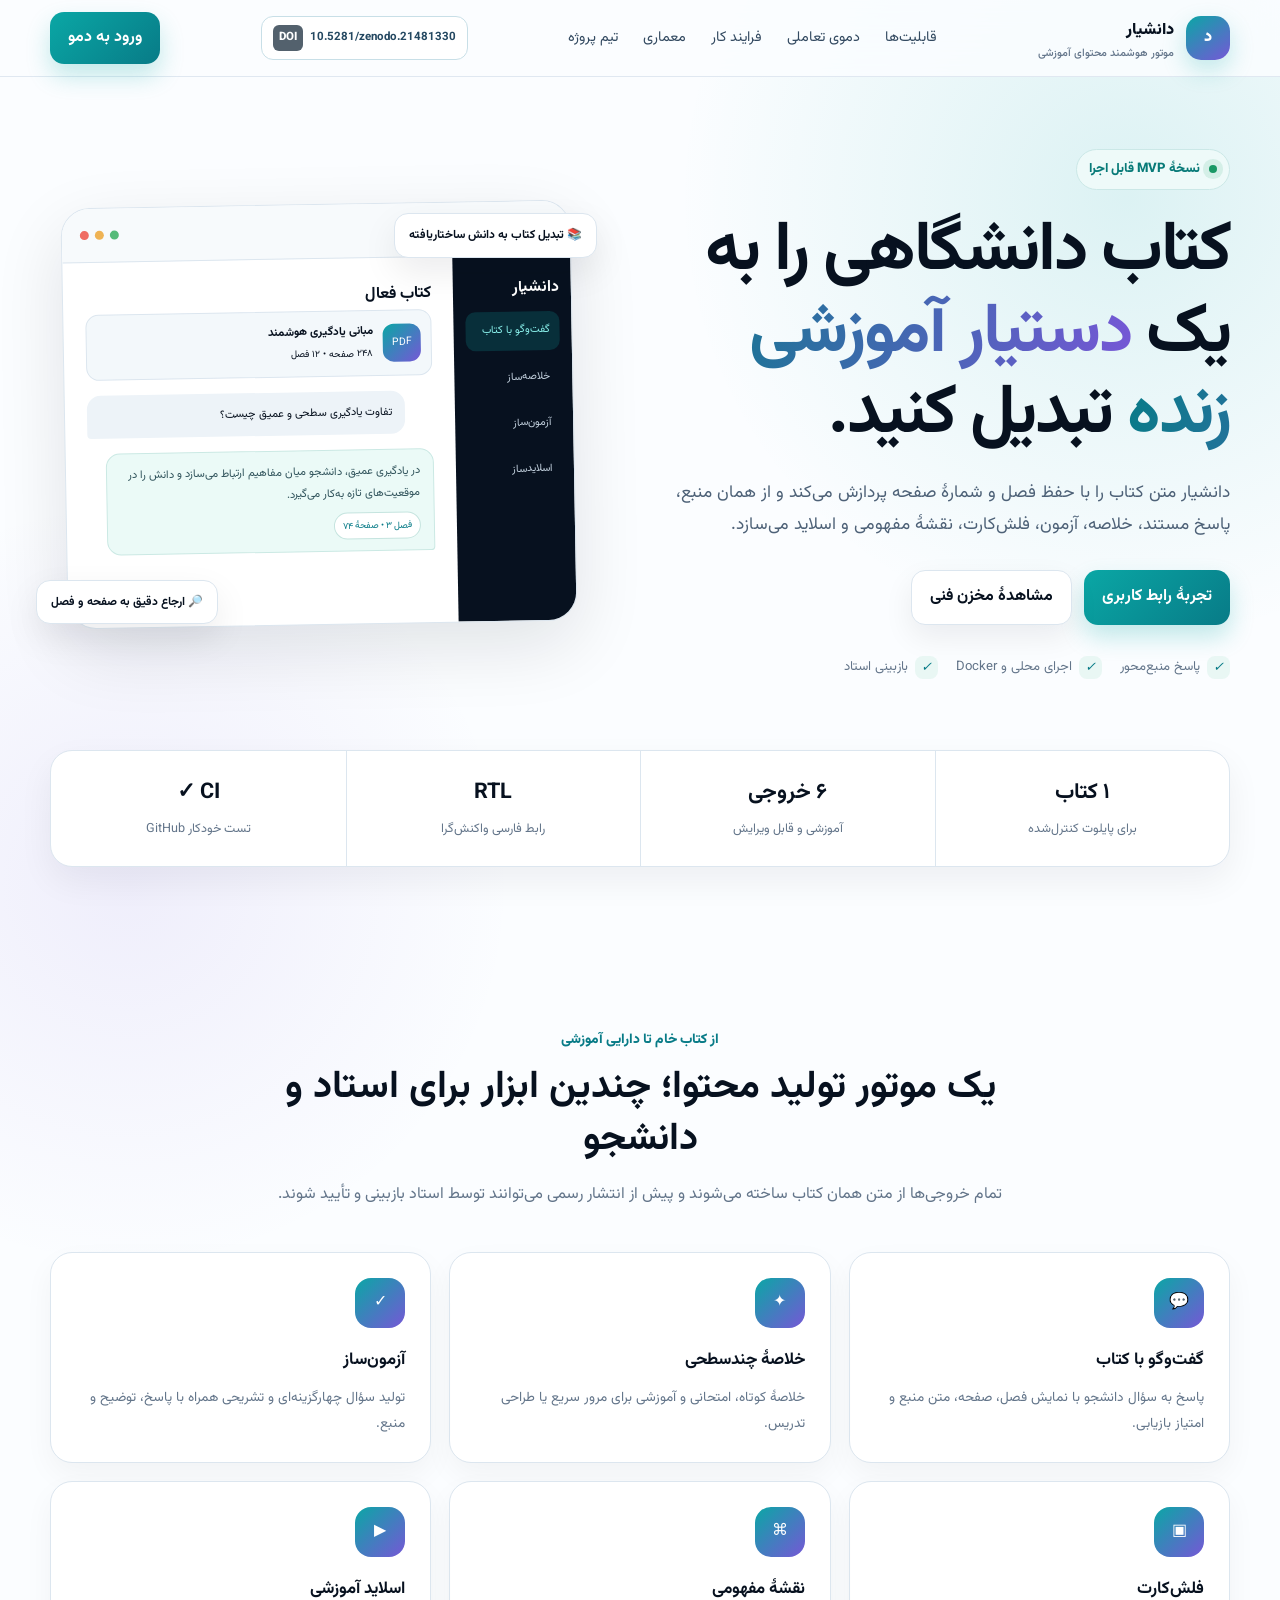
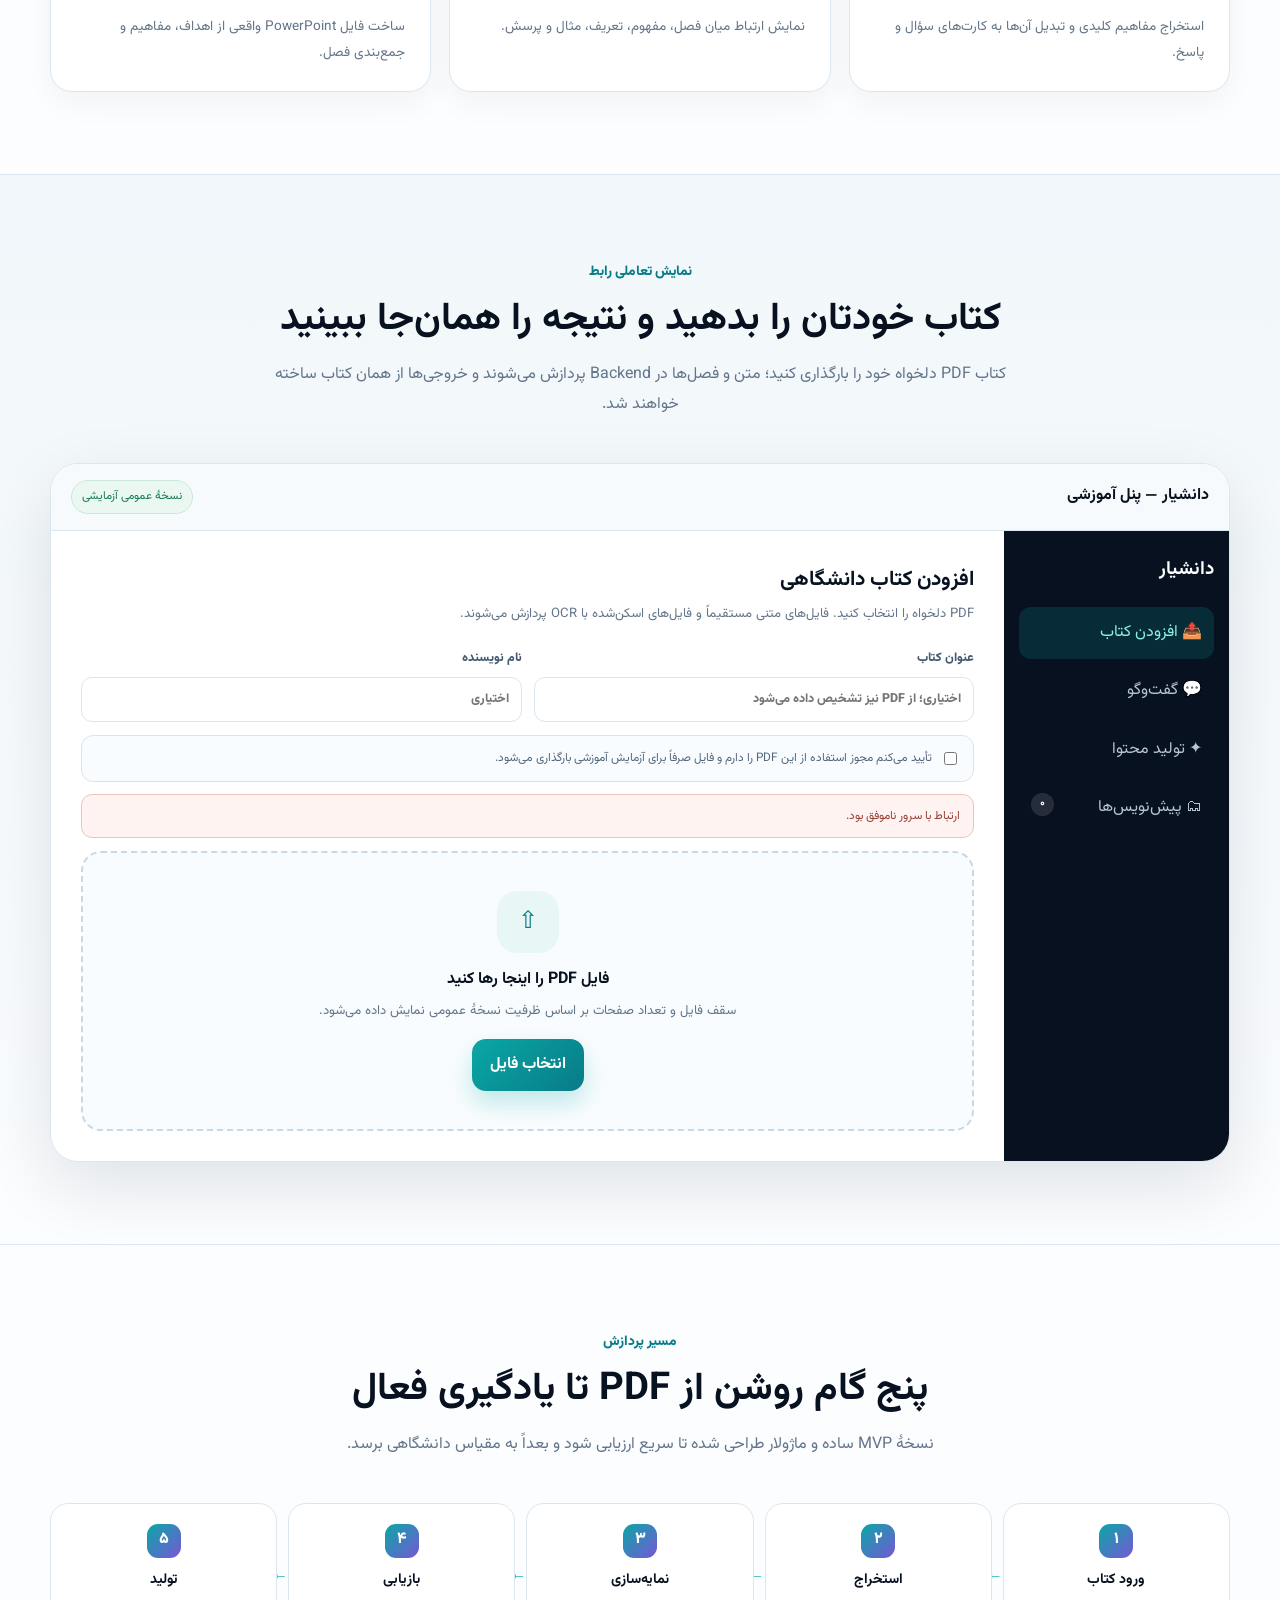
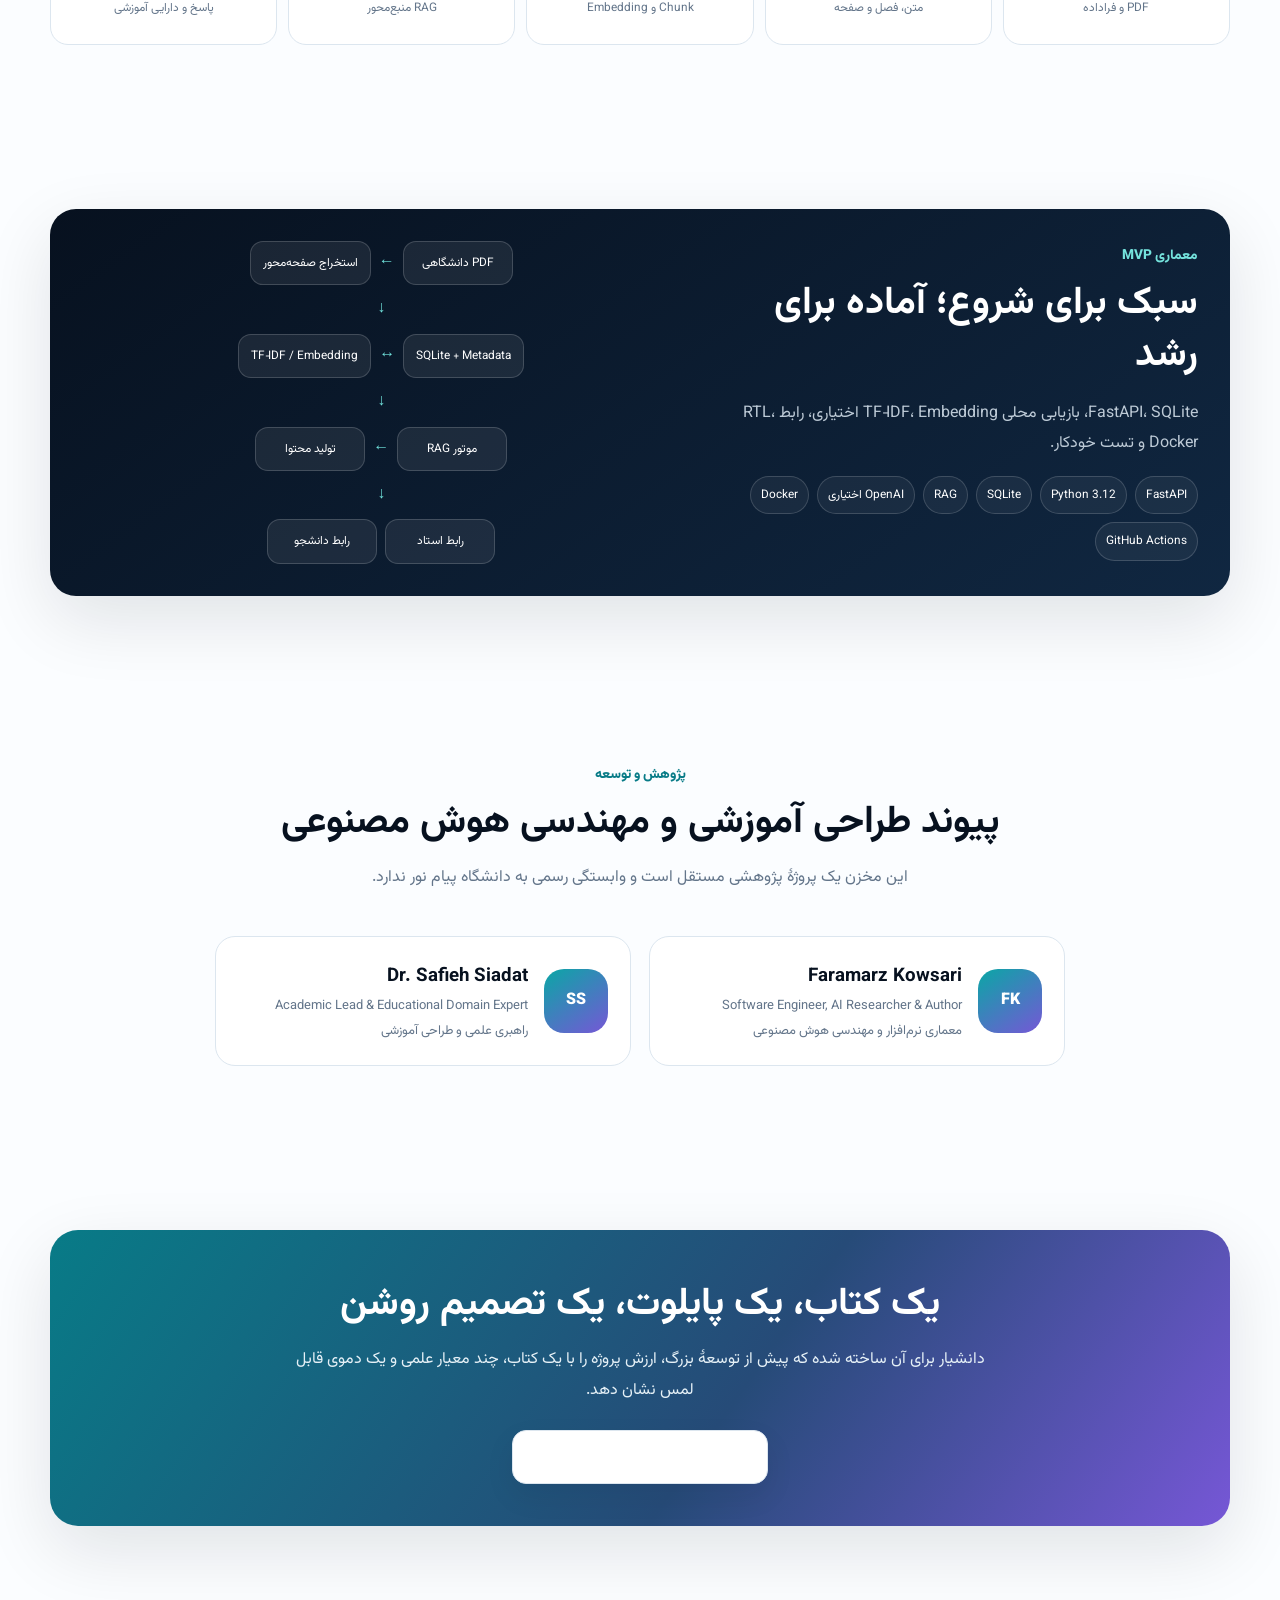
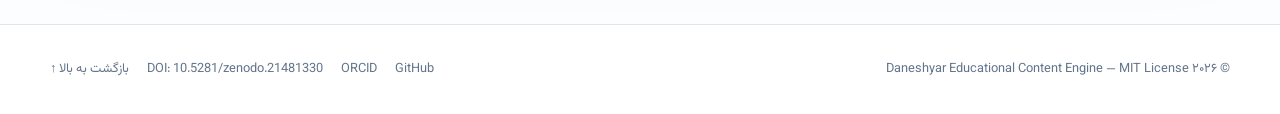
==== commit 756f21cc: "Integrate Zenodo DOI across metadata and all HTML pages" ====
--- a/app/public/index.html
+++ b/app/public/index.html
@@ -3,6 +3,8 @@
 <head>
 <meta charset="utf-8">
 <meta name="viewport" content="width=device-width,initial-scale=1">
+<meta name="citation_doi" content="10.5281/zenodo.21481330">
+<meta name="DC.identifier" content="doi:10.5281/zenodo.21481330">
 <meta name="theme-color" content="#07111f">
 <meta name="description" content="دانشیار؛ موتور هوشمند محتوای آموزشی برای تبدیل کتاب‌های دانشگاهی PDF به پاسخ‌های منبع‌محور، خلاصه، آزمون، فلش‌کارت و اسلاید.">
 <meta property="og:title" content="دانشیار | موتور هوشمند محتوای آموزشی">
@@ -122,11 +124,12 @@
 
 
 .uploadFields{display:grid;grid-template-columns:1fr 1fr;gap:12px;margin-bottom:13px}.uploadFields label{display:grid;gap:6px;font-size:.78rem;font-weight:800;color:#435a70}.uploadFields input,.chapterPicker select{width:100%;padding:10px 12px;border:1px solid var(--line);border-radius:11px;background:#fff;outline:none}.uploadFields input:focus,.chapterPicker select:focus{border-color:var(--teal);box-shadow:0 0 0 4px rgba(10,167,165,.08)}.terms{display:flex;align-items:flex-start;gap:8px;margin:0 0 12px;padding:11px 13px;border:1px solid #d7e5ec;border-radius:12px;background:#f9fcfe;color:#52677c;font-size:.74rem}.terms input{margin-top:5px}.publicInfo{margin-bottom:13px;padding:10px 13px;border:1px solid #cce4e2;border-radius:11px;background:#effaf8;color:#315d65;font-size:.74rem}.publicInfo.error{border-color:#efc3bd;background:#fff3f1;color:#963f35}.chapterPicker{display:flex;align-items:center;gap:10px;margin-bottom:14px;padding:11px 13px;border:1px solid var(--line);border-radius:13px;background:#f8fbfd}.chapterPicker label{font-size:.78rem;font-weight:800;white-space:nowrap}.chapterPicker select{max-width:420px}.upload.busy{pointer-events:none;opacity:.7}.msg.error{background:#fff1ef;border:1px solid #efc2bd;color:#963d34}.asset button:disabled,.btn:disabled{opacity:.55;cursor:not-allowed}.sessionExpiry{display:inline-block;margin-top:6px;color:#8a681c;font-size:.69rem}@media(max-width:720px){.uploadFields{grid-template-columns:1fr}.chapterPicker{align-items:stretch;flex-direction:column}}
+.doiBadge{display:inline-flex;align-items:center;gap:7px;padding:8px 11px;border:1px solid #c8dfe7;border-radius:12px;background:#fff;color:#244861;font-size:.72rem;font-weight:800;direction:ltr}.doiBadge span{padding:2px 6px;border-radius:6px;background:#53616d;color:#fff}
 </style>
-<script type="application/ld+json">{"@context":"https://schema.org","@type":"SoftwareApplication","name":"Daneshyar Educational Content Engine","alternateName":"دانشیار","applicationCategory":"EducationalApplication","operatingSystem":"Web","url":"https://faramarzkowsari.github.io/daneshyar-educational-content-engine/","codeRepository":"https://github.com/FaramarzKowsari/daneshyar-educational-content-engine","license":"https://opensource.org/licenses/MIT","author":[{"@type":"Person","name":"Faramarz Kowsari"},{"@type":"Person","name":"Safieh Siadat"}]}</script>
+<script type="application/ld+json">{"@context":"https://schema.org","@type":"SoftwareApplication","name":"Daneshyar Educational Content Engine","alternateName":"دانشیار","applicationCategory":"EducationalApplication","operatingSystem":"Web","url":"https://faramarzkowsari.github.io/daneshyar-educational-content-engine/","codeRepository":"https://github.com/FaramarzKowsari/daneshyar-educational-content-engine","license":"https://opensource.org/licenses/MIT","identifier":"https://doi.org/10.5281/zenodo.21481330","sameAs":["https://doi.org/10.5281/zenodo.21481330"],"author":[{"@type":"Person","name":"Faramarz Kowsari"},{"@type":"Person","name":"Safieh Siadat"}]}</script>
 </head>
 <body>
-<header class="top"><div class="wrap nav"><a class="brand" href="#top"><span class="mark">د</span><span>دانشیار<small>موتور هوشمند محتوای آموزشی</small></span></a><nav class="links"><a href="#features">قابلیت‌ها</a><a href="#demo">دموی تعاملی</a><a href="#workflow">فرایند کار</a><a href="#architecture">معماری</a><a href="#team">تیم پروژه</a></nav><a class="btn primary" href="#demo">ورود به دمو</a></div></header>
+<header class="top"><div class="wrap nav"><a class="brand" href="#top"><span class="mark">د</span><span>دانشیار<small>موتور هوشمند محتوای آموزشی</small></span></a><nav class="links"><a href="#features">قابلیت‌ها</a><a href="#demo">دموی تعاملی</a><a href="#workflow">فرایند کار</a><a href="#architecture">معماری</a><a href="#team">تیم پروژه</a></nav><a class="doiBadge" href="https://doi.org/10.5281/zenodo.21481330" target="_blank" rel="noopener noreferrer" aria-label="DOI 10.5281/zenodo.21481330"><span>DOI</span><strong>10.5281/zenodo.21481330</strong></a><a class="btn primary" href="#demo">ورود به دمو</a></div></header>
 <main id="top">
 <section class="hero"><div class="wrap heroGrid"><div class="heroCopy"><span class="badge"><span class="pulse"></span>نسخهٔ MVP قابل اجرا</span><h1>کتاب دانشگاهی را به یک <span class="grad">دستیار آموزشی زنده</span> تبدیل کنید.</h1><p class="lead">دانشیار متن کتاب را با حفظ فصل و شمارهٔ صفحه پردازش می‌کند و از همان منبع، پاسخ مستند، خلاصه، آزمون، فلش‌کارت، نقشهٔ مفهومی و اسلاید می‌سازد.</p><div class="actions"><a class="btn primary" href="#demo">تجربهٔ رابط کاربری</a><a class="btn secondary" href="https://github.com/FaramarzKowsari/daneshyar-educational-content-engine" target="_blank" rel="noopener">مشاهدهٔ مخزن فنی</a></div><div class="trust"><span><i class="ok">✓</i>پاسخ منبع‌محور</span><span><i class="ok">✓</i>اجرای محلی و Docker</span><span><i class="ok">✓</i>بازبینی استاد</span></div></div><div class="visual"><div class="glow"></div><div class="float f1">📚 تبدیل کتاب به دانش ساختاریافته</div><div class="float f2">🔎 ارجاع دقیق به صفحه و فصل</div><div class="window"><div class="wbar"><span>● سامانه آماده است</span><span class="dots"><i></i><i></i><i></i></span></div><div class="preview"><aside class="side"><b>دانشیار</b><div class="active">گفت‌وگو با کتاب</div><div>خلاصه‌ساز</div><div>آزمون‌ساز</div><div>اسلایدساز</div></aside><div class="main"><b>کتاب فعال</b><div class="book"><span class="pdf">PDF</span><span><b>مبانی یادگیری هوشمند</b><br><small>۲۴۸ صفحه • ۱۲ فصل</small></span></div><div class="q">تفاوت یادگیری سطحی و عمیق چیست؟</div><div class="a">در یادگیری عمیق، دانشجو میان مفاهیم ارتباط می‌سازد و دانش را در موقعیت‌های تازه به‌کار می‌گیرد.<br><span class="source">فصل ۳ • صفحهٔ ۷۴</span></div></div></div></div></div></div></section>
 <div class="metrics"><div class="wrap metricGrid"><div class="metric"><strong>۱ کتاب</strong><span>برای پایلوت کنترل‌شده</span></div><div class="metric"><strong>۶ خروجی</strong><span>آموزشی و قابل ویرایش</span></div><div class="metric"><strong>RTL</strong><span>رابط فارسی واکنش‌گرا</span></div><div class="metric"><strong>CI ✓</strong><span>تست خودکار GitHub</span></div></div></div>
@@ -194,7 +197,7 @@
 <section id="team"><div class="wrap"><div class="head"><span class="kicker">پژوهش و توسعه</span><h2>پیوند طراحی آموزشی و مهندسی هوش مصنوعی</h2><p>این مخزن یک پروژهٔ پژوهشی مستقل است و وابستگی رسمی به دانشگاه پیام نور ندارد.</p></div><div class="people"><article class="person"><div class="avatar">FK</div><div><h3><a class="authorProfileLink" href="author.html">Faramarz Kowsari</a></h3><p>Software Engineer, AI Researcher & Author<br>معماری نرم‌افزار و مهندسی هوش مصنوعی</p></div></article><article class="person"><div class="avatar">SS</div><div><h3>Dr. Safieh Siadat</h3><p>Academic Lead & Educational Domain Expert<br>راهبری علمی و طراحی آموزشی</p></div></article></div></div></section>
 <section class="cta"><div class="wrap"><div class="ctaBox"><h2>یک کتاب، یک پایلوت، یک تصمیم روشن</h2><p>دانشیار برای آن ساخته شده که پیش از توسعهٔ بزرگ، ارزش پروژه را با یک کتاب، چند معیار علمی و یک دموی قابل لمس نشان دهد.</p><a class="btn secondary" href="https://github.com/FaramarzKowsari/daneshyar-educational-content-engine" target="_blank" rel="noopener">مشاهدهٔ مستندات فنی در GitHub</a></div></div></section>
 </main>
-<footer><div class="wrap foot"><span>© ۲۰۲۶ Daneshyar Educational Content Engine — MIT License</span><div class="footLinks"><a href="https://github.com/FaramarzKowsari/daneshyar-educational-content-engine" target="_blank">GitHub</a><a href="https://orcid.org/0000-0003-1692-0453" target="_blank">ORCID</a><a href="#top">بازگشت به بالا ↑</a></div></div></footer><div class="toast" id="toast"></div>
+<footer><div class="wrap foot"><span>© ۲۰۲۶ Daneshyar Educational Content Engine — MIT License</span><div class="footLinks"><a href="https://github.com/FaramarzKowsari/daneshyar-educational-content-engine" target="_blank">GitHub</a><a href="https://orcid.org/0000-0003-1692-0453" target="_blank">ORCID</a><a href="https://doi.org/10.5281/zenodo.21481330" target="_blank" rel="noopener">DOI: 10.5281/zenodo.21481330</a><a href="#top">بازگشت به بالا ↑</a></div></div></footer><div class="toast" id="toast"></div>
 <script>
 const $=s=>document.querySelector(s),$$=s=>[...document.querySelectorAll(s)];
 const SESSION_KEY='daneshyar_public_beta_session_v1';
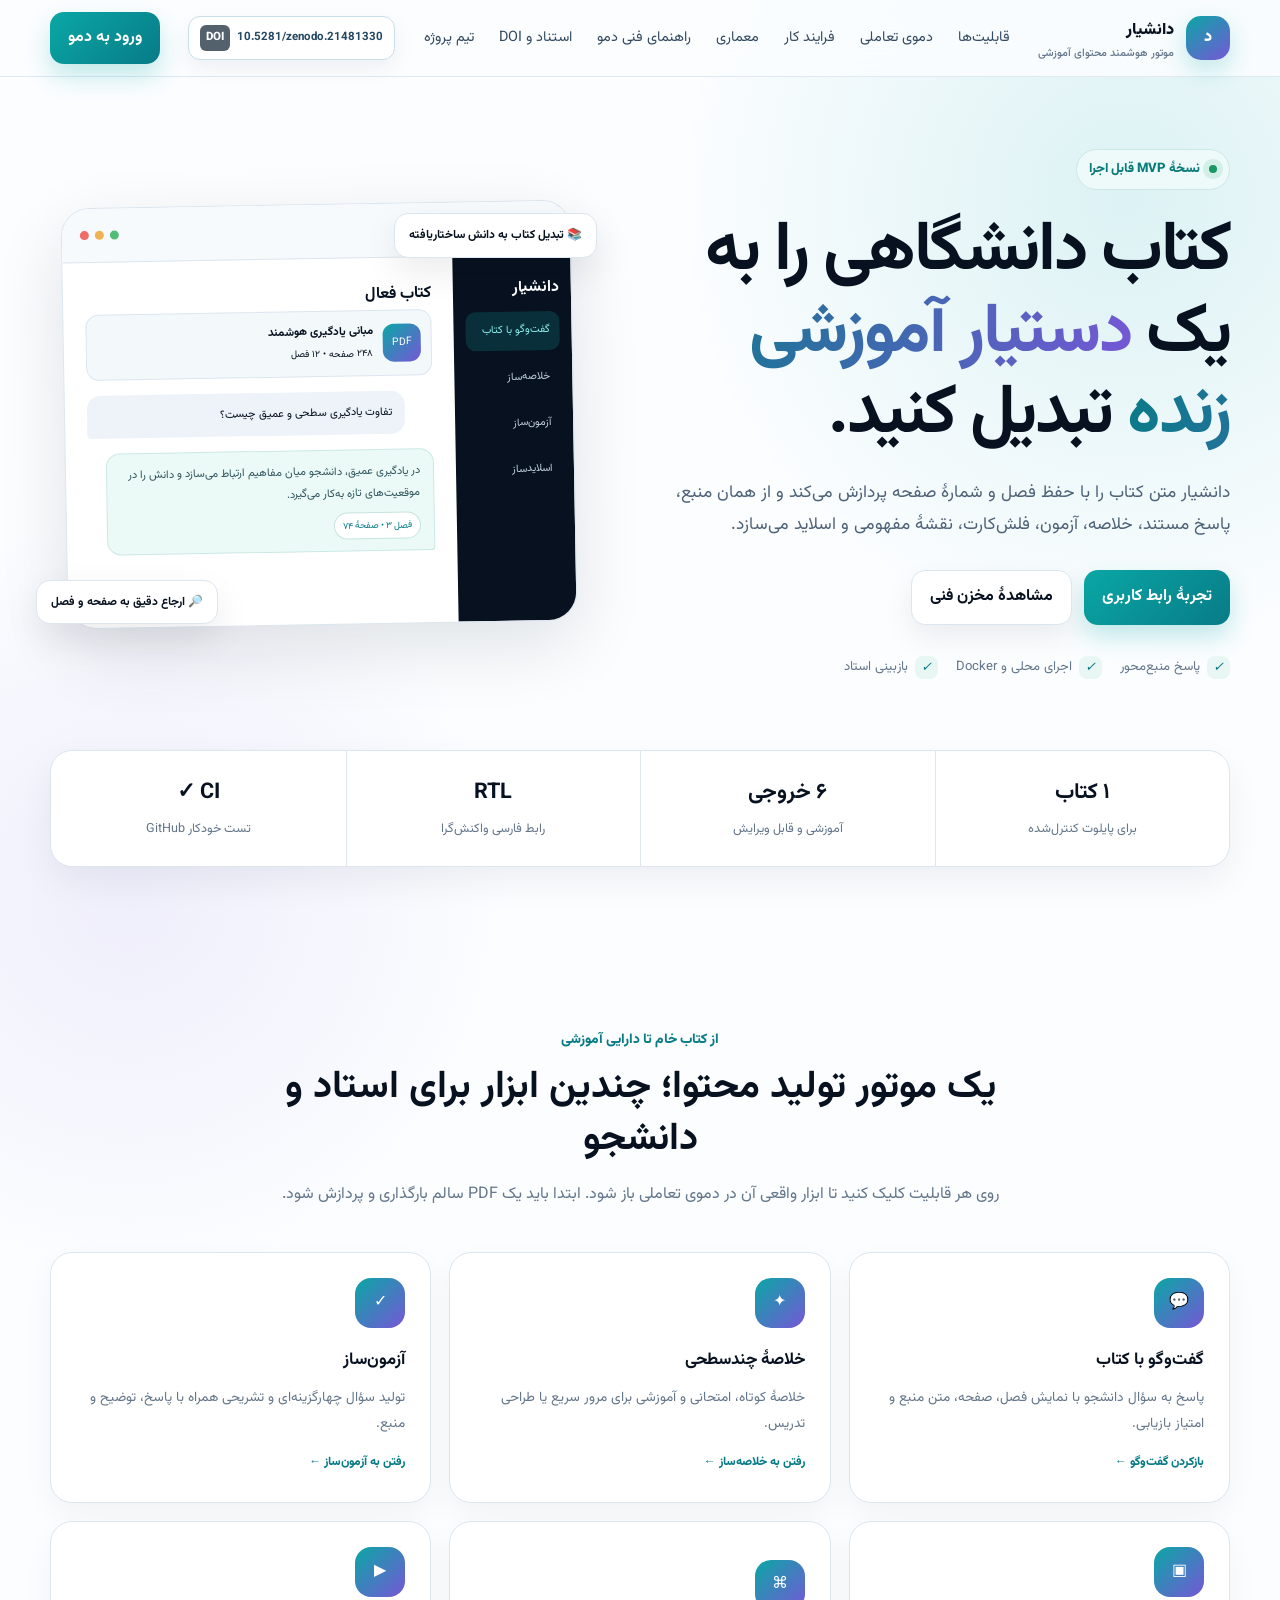
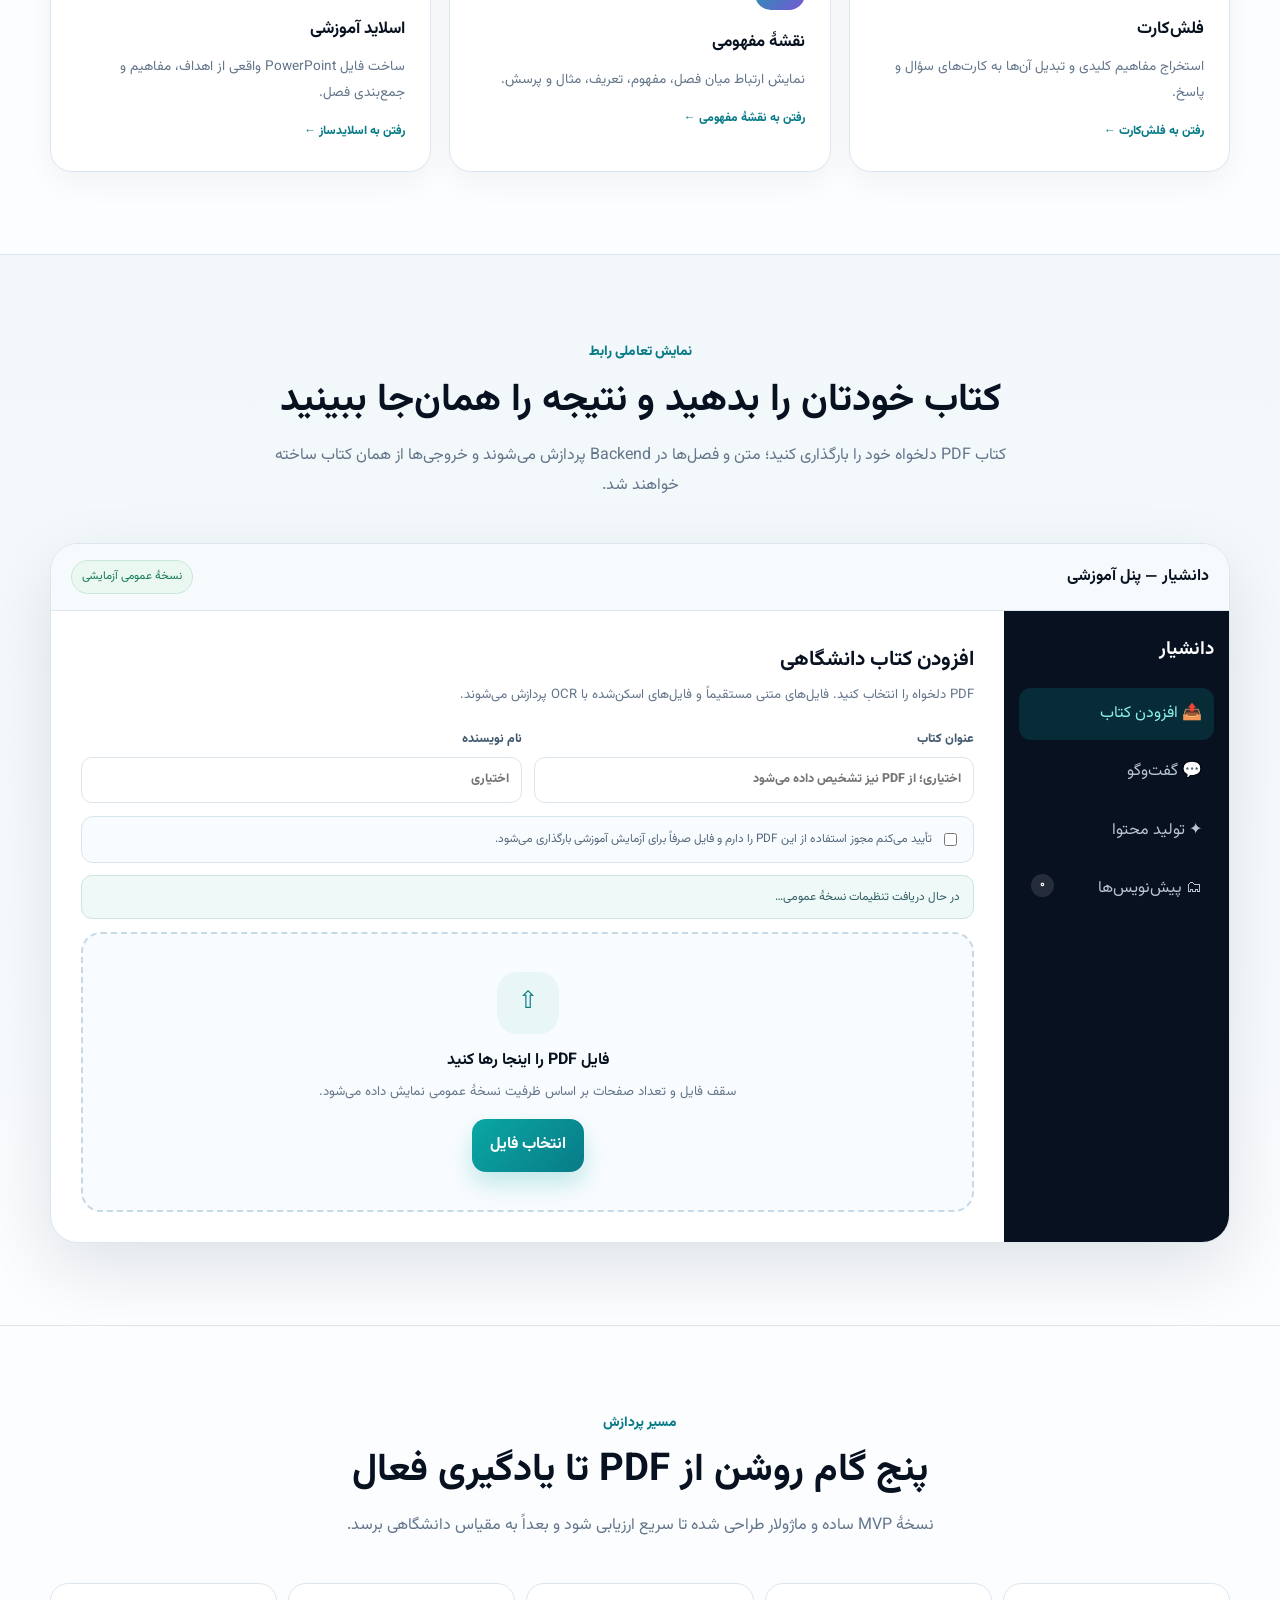
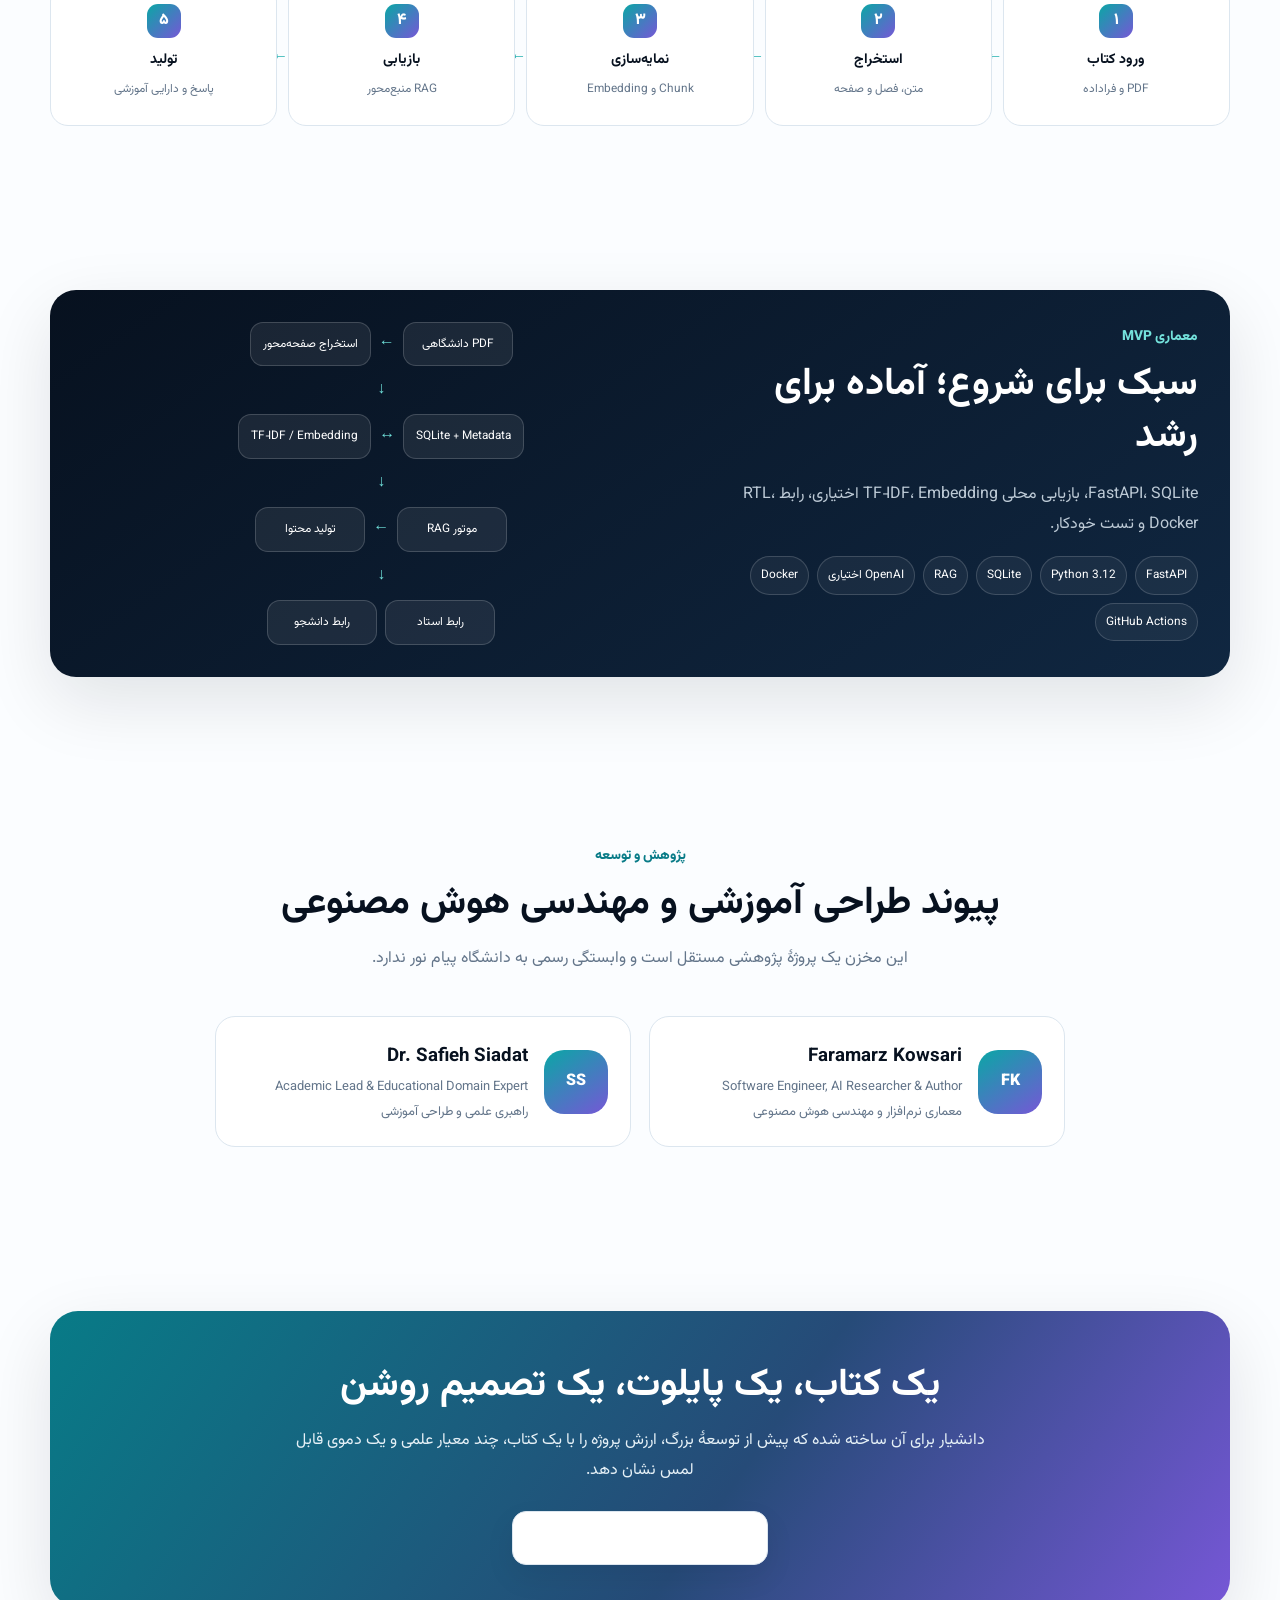
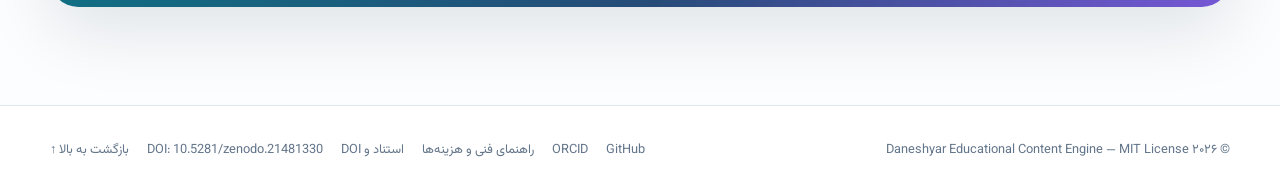
==== commit 33cc91e5: "Enable preview and download for every generated draft" ====
--- a/app/public/index.html
+++ b/app/public/index.html
@@ -5,6 +5,9 @@
 <meta name="viewport" content="width=device-width,initial-scale=1">
 <meta name="citation_doi" content="10.5281/zenodo.21481330">
 <meta name="DC.identifier" content="doi:10.5281/zenodo.21481330">
+<meta http-equiv="Cache-Control" content="no-cache, no-store, must-revalidate">
+<meta http-equiv="Pragma" content="no-cache">
+<meta http-equiv="Expires" content="0">
 <meta name="theme-color" content="#07111f">
 <meta name="description" content="دانشیار؛ موتور هوشمند محتوای آموزشی برای تبدیل کتاب‌های دانشگاهی PDF به پاسخ‌های منبع‌محور، خلاصه، آزمون، فلش‌کارت و اسلاید.">
 <meta property="og:title" content="دانشیار | موتور هوشمند محتوای آموزشی">
@@ -16,7 +19,7 @@
 <link href="https://fonts.googleapis.com/css2?family=Vazirmatn:wght@300;400;500;600;700;800;900&display=swap" rel="stylesheet">
 <title>دانشیار | موتور هوشمند محتوای آموزشی</title>
 <style>
-:root{--ink:#07111f;--ink2:#102238;--surface:#fff;--soft:#f3f8fb;--line:#dce6ef;--muted:#63758a;--teal:#0aa7a5;--teal2:#087b87;--violet:#7657d6;--green:#199865;--shadow:0 24px 70px rgba(7,17,31,.11);--max:1180px}*{box-sizing:border-box}html{scroll-behavior:smooth}body{margin:0;font-family:Vazirmatn,Tahoma,sans-serif;color:var(--ink);background:radial-gradient(circle at 88% 4%,rgba(10,167,165,.13),transparent 28rem),radial-gradient(circle at 10% 18%,rgba(118,87,214,.09),transparent 24rem),#fbfdff;line-height:1.9}a{text-decoration:none;color:inherit}button,input{font:inherit}.wrap{width:min(var(--max),calc(100% - 36px));margin:auto}.top{position:sticky;top:0;z-index:30;background:rgba(251,253,255,.86);backdrop-filter:blur(18px);border-bottom:1px solid rgba(220,230,239,.85)}.nav{height:76px;display:flex;align-items:center;justify-content:space-between;gap:22px}.brand{display:flex;align-items:center;gap:12px;font-weight:900}.mark{width:44px;height:44px;border-radius:15px;display:grid;place-items:center;color:#fff;background:linear-gradient(145deg,var(--teal),var(--violet));box-shadow:0 10px 24px rgba(10,167,165,.24)}.brand small{display:block;color:var(--muted);font-size:.68rem;font-weight:500;line-height:1.2}.links{display:flex;align-items:center;gap:25px;color:#334a61;font-size:.9rem}.links a:hover{color:var(--teal2)}.btn{display:inline-flex;align-items:center;justify-content:center;gap:8px;padding:11px 18px;border-radius:14px;border:0;font-weight:700;cursor:pointer;transition:.2s}.btn:hover{transform:translateY(-2px)}.primary{color:#fff;background:linear-gradient(135deg,var(--teal),var(--teal2));box-shadow:0 12px 24px rgba(10,167,165,.24)}.secondary{background:#fff;border:1px solid var(--line);box-shadow:0 12px 30px rgba(7,17,31,.07)}.hero{padding:72px 0 62px}.heroGrid{display:grid;grid-template-columns:1.04fr .96fr;align-items:center;gap:58px}.badge{display:inline-flex;align-items:center;gap:9px;padding:7px 12px;border:1px solid #cbe8e7;border-radius:999px;background:#eefaf9;color:#087a78;font-weight:800;font-size:.82rem}.pulse{width:8px;height:8px;border-radius:50%;background:var(--green);box-shadow:0 0 0 6px rgba(25,152,101,.12)}h1{font-size:clamp(2.45rem,5.4vw,4.7rem);line-height:1.18;letter-spacing:-2px;margin:22px 0 20px}.grad{color:transparent;background:linear-gradient(100deg,var(--teal2),var(--violet));background-clip:text;-webkit-background-clip:text}.lead{font-size:1.08rem;color:#4d6177;max-width:650px;margin:0 0 28px}.actions{display:flex;flex-wrap:wrap;gap:12px}.trust{display:flex;flex-wrap:wrap;gap:18px;margin-top:30px;color:var(--muted);font-size:.82rem}.trust span{display:flex;align-items:center;gap:7px}.ok{width:23px;height:23px;border-radius:8px;display:grid;place-items:center;background:#e9f7f4;color:var(--teal2)}.visual{position:relative;min-height:470px;display:grid;place-items:center}.glow{position:absolute;width:360px;height:360px;border-radius:50%;background:radial-gradient(circle,rgba(10,167,165,.25),transparent 66%)}.window{width:min(100%,510px);position:relative;z-index:2;border:1px solid var(--line);border-radius:29px;background:#fff;overflow:hidden;box-shadow:var(--shadow);transform:rotate(-1deg)}.wbar{padding:15px 18px;background:#f7fafc;border-bottom:1px solid var(--line);display:flex;justify-content:space-between;align-items:center;color:var(--muted);font-size:.75rem}.dots{display:flex;gap:6px;direction:ltr}.dots i{width:9px;height:9px;border-radius:50%;background:#ef6d64}.dots i:nth-child(2){background:#efb354}.dots i:nth-child(3){background:#55bb79}.preview{display:grid;grid-template-columns:118px 1fr;min-height:365px}.side{padding:18px 12px;background:var(--ink);color:#c4d2df}.side b{color:#fff}.side div{padding:9px 10px;margin-top:8px;border-radius:10px;font-size:.67rem}.side .active{background:rgba(10,167,165,.2);color:#8af0eb}.main{padding:22px}.book{display:flex;align-items:center;gap:10px;background:var(--soft);border:1px solid var(--line);border-radius:13px;padding:10px;font-size:.72rem}.pdf{width:38px;height:38px;border-radius:11px;display:grid;place-items:center;color:#fff;background:linear-gradient(135deg,var(--teal),var(--violet));font-size:.65rem}.q,.a{padding:11px 13px;font-size:.7rem;border-radius:14px;margin-top:15px}.q{margin-right:28px;background:#edf3f8;border-bottom-left-radius:4px}.a{margin-left:18px;background:#ebfaf7;border:1px solid #cbe9e4;border-bottom-right-radius:4px;color:#31545c}.source{display:inline-block;margin-top:8px;padding:4px 8px;border:1px solid #c5e4df;border-radius:999px;background:#fff;color:var(--teal2);font-size:.58rem}.float{position:absolute;z-index:3;padding:10px 14px;border:1px solid var(--line);border-radius:14px;background:#fff;box-shadow:0 14px 35px rgba(7,17,31,.08);font-size:.74rem;font-weight:700}.f1{top:34px;right:-8px}.f2{bottom:25px;left:-14px}.metrics{padding:8px 0 76px}.metricGrid{display:grid;grid-template-columns:repeat(4,1fr);border:1px solid var(--line);border-radius:22px;background:#fff;box-shadow:0 14px 35px rgba(7,17,31,.06);overflow:hidden}.metric{text-align:center;padding:22px;border-left:1px solid var(--line)}.metric:last-child{border-left:0}.metric strong{display:block;font-size:1.35rem}.metric span{color:var(--muted);font-size:.79rem}section{padding:82px 0}.head{text-align:center;max-width:760px;margin:0 auto 42px}.kicker{color:var(--teal2);font-weight:800;font-size:.86rem}h2{font-size:clamp(1.9rem,3vw,3rem);line-height:1.35;margin:8px 0 13px}.head p{color:var(--muted);margin:0}.features{display:grid;grid-template-columns:repeat(3,1fr);gap:18px}.card{padding:25px;border:1px solid var(--line);border-radius:22px;background:#fff;box-shadow:0 12px 30px rgba(7,17,31,.045);transition:.25s}.card:hover{transform:translateY(-5px);box-shadow:0 18px 42px rgba(7,17,31,.08)}.icon{width:50px;height:50px;border-radius:16px;display:grid;place-items:center;color:#fff;background:linear-gradient(135deg,var(--teal),var(--violet));margin-bottom:17px}.card h3{margin:0 0 8px;font-size:1.05rem}.card p{margin:0;color:var(--muted);font-size:.85rem}.demoSec{background:linear-gradient(180deg,#f1f7fa,#fbfdff);border-block:1px solid var(--line)}.shell{border:1px solid var(--line);border-radius:28px;background:#fff;box-shadow:var(--shadow);overflow:hidden}.shellTop{padding:16px 20px;background:#f7fafc;border-bottom:1px solid var(--line);display:flex;justify-content:space-between;align-items:center}.demoTag{padding:5px 10px;border:1px solid #c9e7d9;border-radius:999px;background:#eaf8f1;color:#147a55;font-size:.72rem}.layout{display:grid;grid-template-columns:225px 1fr;min-height:570px}.demoSide{padding:21px 15px;background:var(--ink);color:#fff}.demoSide h3{margin:0 0 20px}.tabs button{width:100%;display:flex;gap:10px;padding:11px 12px;margin:6px 0;border:0;border-radius:12px;background:transparent;color:#b7c5d3;cursor:pointer;text-align:right}.tabs button.active,.tabs button:hover{background:rgba(10,167,165,.18);color:#8df0eb}.content{padding:30px}.panel{display:none}.panel.active{display:block;animation:fade .28s ease}@keyframes fade{from{opacity:0;transform:translateY(4px)}to{opacity:1;transform:none}}.phead h3{margin:0;font-size:1.3rem}.phead p{margin:2px 0 20px;color:var(--muted);font-size:.82rem}.upload{padding:38px 20px;border:2px dashed #c8d9e6;border-radius:20px;background:#f9fcfe;text-align:center}.upload.drag{border-color:var(--teal);background:#eefaf9}.uploadIcon{width:62px;height:62px;margin:0 auto 12px;border-radius:20px;display:grid;place-items:center;background:#e8f7f6;color:var(--teal2);font-size:1.5rem}.upload h4{margin:0}.upload p{margin:3px 0 15px;color:var(--muted);font-size:.82rem}#file{display:none}.progress{display:none;margin-top:20px;text-align:right}.track{height:9px;border-radius:999px;background:#e6eef4;overflow:hidden}.bar{width:0;height:100%;background:linear-gradient(90deg,var(--teal),var(--violet));transition:.25s}.plabel{margin-top:8px;color:var(--muted);font-size:.8rem}.bookRow{display:flex;align-items:center;justify-content:space-between;gap:12px;padding:14px;border:1px solid var(--line);border-radius:16px;background:#f8fbfd;margin-bottom:16px}.bookMeta{display:flex;align-items:center;gap:11px}.bookMeta strong{display:block;font-size:.9rem}.bookMeta small{color:var(--muted)}.chat{border:1px solid var(--line);border-radius:18px;overflow:hidden}.messages{min-height:275px;max-height:325px;overflow:auto;padding:18px;background:#fbfdff}.msg{width:fit-content;max-width:86%;padding:11px 14px;margin-bottom:12px;border-radius:15px;font-size:.85rem}.user{margin-right:auto;background:#eaf0f6;border-bottom-left-radius:4px}.ai{background:#eaf9f6;border:1px solid #cbe9e4;border-bottom-right-radius:4px}.cite{display:inline-flex;margin-top:8px;padding:4px 8px;border:1px solid #bedfd9;border-radius:999px;background:#fff;color:#087c76;font-size:.67rem}.typing{display:none;color:var(--muted);font-size:.77rem}.form{display:flex;gap:9px;padding:12px;border-top:1px solid var(--line)}.form input{min-width:0;flex:1;padding:11px 13px;border:1px solid var(--line);border-radius:12px;outline:0}.form input:focus{border-color:var(--teal);box-shadow:0 0 0 4px rgba(10,167,165,.09)}.samples{display:flex;flex-wrap:wrap;gap:7px;margin-top:11px}.samples button{padding:7px 10px;border:1px solid var(--line);border-radius:999px;background:#fff;color:#425970;cursor:pointer;font-size:.72rem}.assets{display:grid;grid-template-columns:repeat(2,1fr);gap:13px}.asset{display:flex;align-items:center;gap:12px;padding:16px;border:1px solid var(--line);border-radius:17px}.asset .icon{flex:0 0 44px;width:44px;height:44px;margin:0;border-radius:13px}.asset strong{display:block;font-size:.88rem}.asset small{color:var(--muted)}.asset button{margin-right:auto;padding:7px 10px;border:1px solid var(--line);border-radius:10px;background:#f8fbfd;cursor:pointer}.result{display:none;margin-top:16px;padding:14px;border:1px solid #cce7e2;border-radius:14px;background:#eefaf8;color:#28595a}.flow{display:grid;grid-template-columns:repeat(5,1fr);gap:11px}.step{position:relative;text-align:center;padding:20px 11px;border:1px solid var(--line);border-radius:18px;background:#fff}.step:not(:last-child):after{content:"←";position:absolute;left:-17px;top:42%;color:var(--teal);font-weight:900}.num{width:34px;height:34px;margin:0 auto 9px;border-radius:11px;display:grid;place-items:center;color:#fff;background:linear-gradient(135deg,var(--teal),var(--violet));font-weight:800}.step strong{display:block;font-size:.88rem}.step span{color:var(--muted);font-size:.74rem}.arch{display:grid;grid-template-columns:.9fr 1.1fr;gap:28px;padding:32px;border-radius:26px;color:#fff;background:linear-gradient(145deg,#07111f,#102741);box-shadow:var(--shadow)}.arch p{color:#bdcad6}.pills{display:flex;flex-wrap:wrap;gap:8px}.pills span{padding:7px 10px;border:1px solid rgba(255,255,255,.16);border-radius:999px;background:rgba(255,255,255,.05);font-size:.74rem}.diagram{display:grid;gap:9px;align-content:center}.row{display:flex;align-items:center;justify-content:center;gap:8px}.box{min-width:110px;padding:10px 12px;text-align:center;border:1px solid rgba(255,255,255,.17);border-radius:13px;background:rgba(255,255,255,.075);font-size:.74rem}.arrow{color:#70e1db;font-weight:900}.people{display:grid;grid-template-columns:repeat(2,1fr);gap:18px;max-width:850px;margin:auto}.person{display:flex;align-items:center;gap:16px;padding:22px;border:1px solid var(--line);border-radius:20px;background:#fff}.avatar{width:64px;height:64px;flex:0 0 64px;border-radius:20px;display:grid;place-items:center;color:#fff;background:linear-gradient(145deg,var(--teal),var(--violet));font-weight:900}.person h3{margin:0}.person p{margin:0;color:var(--muted);font-size:.81rem}.cta{padding-bottom:98px}.ctaBox{padding:42px;border-radius:28px;text-align:center;color:#fff;background:linear-gradient(125deg,var(--teal2),#264b78 58%,var(--violet));box-shadow:var(--shadow)}.ctaBox p{max-width:690px;margin:0 auto 24px;color:#e6f1f7}footer{padding:32px 0;border-top:1px solid var(--line);background:#fff}.foot{display:flex;justify-content:space-between;align-items:center;gap:20px;color:var(--muted);font-size:.8rem}.footLinks{display:flex;gap:18px}.toast{position:fixed;left:22px;bottom:22px;z-index:90;opacity:0;transform:translateY(14px);padding:12px 16px;border-radius:13px;color:#fff;background:var(--ink);box-shadow:var(--shadow);transition:.25s;font-size:.82rem}.toast.show{opacity:1;transform:none}@media(max-width:980px){.links{display:none}.heroGrid,.arch{grid-template-columns:1fr}.heroCopy{text-align:center}.lead{margin-inline:auto}.actions,.trust{justify-content:center}.features{grid-template-columns:repeat(2,1fr)}.flow{grid-template-columns:repeat(2,1fr)}.step:after{display:none}}@media(max-width:720px){.brand small{display:none}.hero{padding-top:50px}.visual{min-height:390px}.float{display:none}.window{transform:none}.metricGrid{grid-template-columns:repeat(2,1fr)}.metric:nth-child(2){border-left:0}.metric:nth-child(-n+2){border-bottom:1px solid var(--line)}.features,.people{grid-template-columns:1fr}.layout{grid-template-columns:1fr}.demoSide{padding:10px;overflow:auto}.demoSide h3{display:none}.tabs{display:flex;min-width:max-content}.tabs button{width:auto;white-space:nowrap}.content{padding:20px 14px}.assets{grid-template-columns:1fr}.flow{grid-template-columns:1fr}.foot{flex-direction:column;text-align:center}.preview{grid-template-columns:92px 1fr}}@media(prefers-reduced-motion:reduce){*{scroll-behavior:auto!important;animation:none!important;transition:none!important}}
+:root{--ink:#07111f;--ink2:#102238;--surface:#fff;--soft:#f3f8fb;--line:#dce6ef;--muted:#63758a;--teal:#0aa7a5;--teal2:#087b87;--violet:#7657d6;--green:#199865;--shadow:0 24px 70px rgba(7,17,31,.11);--max:1180px}*{box-sizing:border-box}html{scroll-behavior:smooth}body{margin:0;font-family:Vazirmatn,Tahoma,sans-serif;color:var(--ink);background:radial-gradient(circle at 88% 4%,rgba(10,167,165,.13),transparent 28rem),radial-gradient(circle at 10% 18%,rgba(118,87,214,.09),transparent 24rem),#fbfdff;line-height:1.9}a{text-decoration:none;color:inherit}button,input{font:inherit}.wrap{width:min(var(--max),calc(100% - 36px));margin:auto}.top{position:sticky;top:0;z-index:30;background:rgba(251,253,255,.86);backdrop-filter:blur(18px);border-bottom:1px solid rgba(220,230,239,.85)}.nav{height:76px;display:flex;align-items:center;justify-content:space-between;gap:22px}.brand{display:flex;align-items:center;gap:12px;font-weight:900}.mark{width:44px;height:44px;border-radius:15px;display:grid;place-items:center;color:#fff;background:linear-gradient(145deg,var(--teal),var(--violet));box-shadow:0 10px 24px rgba(10,167,165,.24)}.brand small{display:block;color:var(--muted);font-size:.68rem;font-weight:500;line-height:1.2}.links{display:flex;align-items:center;gap:25px;color:#334a61;font-size:.9rem}.links a:hover{color:var(--teal2)}.btn{display:inline-flex;align-items:center;justify-content:center;gap:8px;padding:11px 18px;border-radius:14px;border:0;font-weight:700;cursor:pointer;transition:.2s}.btn:hover{transform:translateY(-2px)}.primary{color:#fff;background:linear-gradient(135deg,var(--teal),var(--teal2));box-shadow:0 12px 24px rgba(10,167,165,.24)}.secondary{background:#fff;border:1px solid var(--line);box-shadow:0 12px 30px rgba(7,17,31,.07)}.hero{padding:72px 0 62px}.heroGrid{display:grid;grid-template-columns:1.04fr .96fr;align-items:center;gap:58px}.badge{display:inline-flex;align-items:center;gap:9px;padding:7px 12px;border:1px solid #cbe8e7;border-radius:999px;background:#eefaf9;color:#087a78;font-weight:800;font-size:.82rem}.pulse{width:8px;height:8px;border-radius:50%;background:var(--green);box-shadow:0 0 0 6px rgba(25,152,101,.12)}h1{font-size:clamp(2.45rem,5.4vw,4.7rem);line-height:1.18;letter-spacing:-2px;margin:22px 0 20px}.grad{color:transparent;background:linear-gradient(100deg,var(--teal2),var(--violet));background-clip:text;-webkit-background-clip:text}.lead{font-size:1.08rem;color:#4d6177;max-width:650px;margin:0 0 28px}.actions{display:flex;flex-wrap:wrap;gap:12px}.trust{display:flex;flex-wrap:wrap;gap:18px;margin-top:30px;color:var(--muted);font-size:.82rem}.trust span{display:flex;align-items:center;gap:7px}.ok{width:23px;height:23px;border-radius:8px;display:grid;place-items:center;background:#e9f7f4;color:var(--teal2)}.visual{position:relative;min-height:470px;display:grid;place-items:center}.glow{position:absolute;width:360px;height:360px;border-radius:50%;background:radial-gradient(circle,rgba(10,167,165,.25),transparent 66%)}.window{width:min(100%,510px);position:relative;z-index:2;border:1px solid var(--line);border-radius:29px;background:#fff;overflow:hidden;box-shadow:var(--shadow);transform:rotate(-1deg)}.wbar{padding:15px 18px;background:#f7fafc;border-bottom:1px solid var(--line);display:flex;justify-content:space-between;align-items:center;color:var(--muted);font-size:.75rem}.dots{display:flex;gap:6px;direction:ltr}.dots i{width:9px;height:9px;border-radius:50%;background:#ef6d64}.dots i:nth-child(2){background:#efb354}.dots i:nth-child(3){background:#55bb79}.preview{display:grid;grid-template-columns:118px 1fr;min-height:365px}.side{padding:18px 12px;background:var(--ink);color:#c4d2df}.side b{color:#fff}.side div{padding:9px 10px;margin-top:8px;border-radius:10px;font-size:.67rem}.side .active{background:rgba(10,167,165,.2);color:#8af0eb}.main{padding:22px}.book{display:flex;align-items:center;gap:10px;background:var(--soft);border:1px solid var(--line);border-radius:13px;padding:10px;font-size:.72rem}.pdf{width:38px;height:38px;border-radius:11px;display:grid;place-items:center;color:#fff;background:linear-gradient(135deg,var(--teal),var(--violet));font-size:.65rem}.q,.a{padding:11px 13px;font-size:.7rem;border-radius:14px;margin-top:15px}.q{margin-right:28px;background:#edf3f8;border-bottom-left-radius:4px}.a{margin-left:18px;background:#ebfaf7;border:1px solid #cbe9e4;border-bottom-right-radius:4px;color:#31545c}.source{display:inline-block;margin-top:8px;padding:4px 8px;border:1px solid #c5e4df;border-radius:999px;background:#fff;color:var(--teal2);font-size:.58rem}.float{position:absolute;z-index:3;padding:10px 14px;border:1px solid var(--line);border-radius:14px;background:#fff;box-shadow:0 14px 35px rgba(7,17,31,.08);font-size:.74rem;font-weight:700}.f1{top:34px;right:-8px}.f2{bottom:25px;left:-14px}.metrics{padding:8px 0 76px}.metricGrid{display:grid;grid-template-columns:repeat(4,1fr);border:1px solid var(--line);border-radius:22px;background:#fff;box-shadow:0 14px 35px rgba(7,17,31,.06);overflow:hidden}.metric{text-align:center;padding:22px;border-left:1px solid var(--line)}.metric:last-child{border-left:0}.metric strong{display:block;font-size:1.35rem}.metric span{color:var(--muted);font-size:.79rem}section{padding:82px 0}.head{text-align:center;max-width:760px;margin:0 auto 42px}.kicker{color:var(--teal2);font-weight:800;font-size:.86rem}h2{font-size:clamp(1.9rem,3vw,3rem);line-height:1.35;margin:8px 0 13px}.head p{color:var(--muted);margin:0}.features{display:grid;grid-template-columns:repeat(3,1fr);gap:18px}.card{padding:25px;border:1px solid var(--line);border-radius:22px;background:#fff;box-shadow:0 12px 30px rgba(7,17,31,.045);transition:.25s}.card:hover{transform:translateY(-5px);box-shadow:0 18px 42px rgba(7,17,31,.08)}.icon{width:50px;height:50px;border-radius:16px;display:grid;place-items:center;color:#fff;background:linear-gradient(135deg,var(--teal),var(--violet));margin-bottom:17px}.card h3{margin:0 0 8px;font-size:1.05rem}.card p{margin:0;color:var(--muted);font-size:.85rem}.featureAction{width:100%;font:inherit;color:inherit;text-align:right;cursor:pointer;position:relative;appearance:none}.featureAction:focus-visible{outline:3px solid rgba(10,167,165,.28);outline-offset:4px;border-color:var(--teal)}.featureOpen{display:inline-flex;margin-top:14px;color:var(--teal2);font-size:.75rem;font-weight:800}.asset.assetFocus{border-color:var(--teal);box-shadow:0 0 0 5px rgba(10,167,165,.10),0 16px 34px rgba(7,17,31,.08);animation:assetPulse .7s ease 2}@keyframes assetPulse{50%{transform:translateY(-3px)}}.demoSec{background:linear-gradient(180deg,#f1f7fa,#fbfdff);border-block:1px solid var(--line)}.shell{border:1px solid var(--line);border-radius:28px;background:#fff;box-shadow:var(--shadow);overflow:hidden}.shellTop{padding:16px 20px;background:#f7fafc;border-bottom:1px solid var(--line);display:flex;justify-content:space-between;align-items:center}.demoTag{padding:5px 10px;border:1px solid #c9e7d9;border-radius:999px;background:#eaf8f1;color:#147a55;font-size:.72rem}.layout{display:grid;grid-template-columns:225px 1fr;min-height:570px}.demoSide{padding:21px 15px;background:var(--ink);color:#fff}.demoSide h3{margin:0 0 20px}.tabs button{width:100%;display:flex;gap:10px;padding:11px 12px;margin:6px 0;border:0;border-radius:12px;background:transparent;color:#b7c5d3;cursor:pointer;text-align:right}.tabs button.active,.tabs button:hover{background:rgba(10,167,165,.18);color:#8df0eb}.content{padding:30px}.panel{display:none}.panel.active{display:block;animation:fade .28s ease}@keyframes fade{from{opacity:0;transform:translateY(4px)}to{opacity:1;transform:none}}.phead h3{margin:0;font-size:1.3rem}.phead p{margin:2px 0 20px;color:var(--muted);font-size:.82rem}.upload{padding:38px 20px;border:2px dashed #c8d9e6;border-radius:20px;background:#f9fcfe;text-align:center}.upload.drag{border-color:var(--teal);background:#eefaf9}.uploadIcon{width:62px;height:62px;margin:0 auto 12px;border-radius:20px;display:grid;place-items:center;background:#e8f7f6;color:var(--teal2);font-size:1.5rem}.upload h4{margin:0}.upload p{margin:3px 0 15px;color:var(--muted);font-size:.82rem}#file{display:none}.progress{display:none;margin-top:20px;text-align:right}.track{height:9px;border-radius:999px;background:#e6eef4;overflow:hidden}.bar{width:0;height:100%;background:linear-gradient(90deg,var(--teal),var(--violet));transition:.25s}.plabel{margin-top:8px;color:var(--muted);font-size:.8rem}.bookRow{display:flex;align-items:center;justify-content:space-between;gap:12px;padding:14px;border:1px solid var(--line);border-radius:16px;background:#f8fbfd;margin-bottom:16px}.bookMeta{display:flex;align-items:center;gap:11px}.bookMeta strong{display:block;font-size:.9rem}.bookMeta small{color:var(--muted)}.chat{border:1px solid var(--line);border-radius:18px;overflow:hidden}.messages{min-height:275px;max-height:325px;overflow:auto;padding:18px;background:#fbfdff}.msg{width:fit-content;max-width:86%;padding:11px 14px;margin-bottom:12px;border-radius:15px;font-size:.85rem}.user{margin-right:auto;background:#eaf0f6;border-bottom-left-radius:4px}.ai{background:#eaf9f6;border:1px solid #cbe9e4;border-bottom-right-radius:4px}.cite{display:inline-flex;margin-top:8px;padding:4px 8px;border:1px solid #bedfd9;border-radius:999px;background:#fff;color:#087c76;font-size:.67rem}.typing{display:none;color:var(--muted);font-size:.77rem}.form{display:flex;gap:9px;padding:12px;border-top:1px solid var(--line)}.form input{min-width:0;flex:1;padding:11px 13px;border:1px solid var(--line);border-radius:12px;outline:0}.form input:focus{border-color:var(--teal);box-shadow:0 0 0 4px rgba(10,167,165,.09)}.samples{display:flex;flex-wrap:wrap;gap:7px;margin-top:11px}.samples button{padding:7px 10px;border:1px solid var(--line);border-radius:999px;background:#fff;color:#425970;cursor:pointer;font-size:.72rem}.assets{display:grid;grid-template-columns:repeat(2,1fr);gap:13px}.asset{display:flex;align-items:center;gap:12px;padding:16px;border:1px solid var(--line);border-radius:17px}.asset .icon{flex:0 0 44px;width:44px;height:44px;margin:0;border-radius:13px}.asset strong{display:block;font-size:.88rem}.asset small{color:var(--muted)}.asset button{margin-right:auto;padding:7px 10px;border:1px solid var(--line);border-radius:10px;background:#f8fbfd;cursor:pointer}.result{display:none;margin-top:16px;padding:14px;border:1px solid #cce7e2;border-radius:14px;background:#eefaf8;color:#28595a}.flow{display:grid;grid-template-columns:repeat(5,1fr);gap:11px}.step{position:relative;text-align:center;padding:20px 11px;border:1px solid var(--line);border-radius:18px;background:#fff}.step:not(:last-child):after{content:"←";position:absolute;left:-17px;top:42%;color:var(--teal);font-weight:900}.num{width:34px;height:34px;margin:0 auto 9px;border-radius:11px;display:grid;place-items:center;color:#fff;background:linear-gradient(135deg,var(--teal),var(--violet));font-weight:800}.step strong{display:block;font-size:.88rem}.step span{color:var(--muted);font-size:.74rem}.arch{display:grid;grid-template-columns:.9fr 1.1fr;gap:28px;padding:32px;border-radius:26px;color:#fff;background:linear-gradient(145deg,#07111f,#102741);box-shadow:var(--shadow)}.arch p{color:#bdcad6}.pills{display:flex;flex-wrap:wrap;gap:8px}.pills span{padding:7px 10px;border:1px solid rgba(255,255,255,.16);border-radius:999px;background:rgba(255,255,255,.05);font-size:.74rem}.diagram{display:grid;gap:9px;align-content:center}.row{display:flex;align-items:center;justify-content:center;gap:8px}.box{min-width:110px;padding:10px 12px;text-align:center;border:1px solid rgba(255,255,255,.17);border-radius:13px;background:rgba(255,255,255,.075);font-size:.74rem}.arrow{color:#70e1db;font-weight:900}.people{display:grid;grid-template-columns:repeat(2,1fr);gap:18px;max-width:850px;margin:auto}.person{display:flex;align-items:center;gap:16px;padding:22px;border:1px solid var(--line);border-radius:20px;background:#fff}.avatar{width:64px;height:64px;flex:0 0 64px;border-radius:20px;display:grid;place-items:center;color:#fff;background:linear-gradient(145deg,var(--teal),var(--violet));font-weight:900}.person h3{margin:0}.person p{margin:0;color:var(--muted);font-size:.81rem}.cta{padding-bottom:98px}.ctaBox{padding:42px;border-radius:28px;text-align:center;color:#fff;background:linear-gradient(125deg,var(--teal2),#264b78 58%,var(--violet));box-shadow:var(--shadow)}.ctaBox p{max-width:690px;margin:0 auto 24px;color:#e6f1f7}footer{padding:32px 0;border-top:1px solid var(--line);background:#fff}.foot{display:flex;justify-content:space-between;align-items:center;gap:20px;color:var(--muted);font-size:.8rem}.footLinks{display:flex;gap:18px}.toast{position:fixed;left:22px;bottom:22px;z-index:90;opacity:0;transform:translateY(14px);padding:12px 16px;border-radius:13px;color:#fff;background:var(--ink);box-shadow:var(--shadow);transition:.25s;font-size:.82rem}.toast.show{opacity:1;transform:none}@media(max-width:980px){.links{display:none}.heroGrid,.arch{grid-template-columns:1fr}.heroCopy{text-align:center}.lead{margin-inline:auto}.actions,.trust{justify-content:center}.features{grid-template-columns:repeat(2,1fr)}.flow{grid-template-columns:repeat(2,1fr)}.step:after{display:none}}@media(max-width:720px){.brand small{display:none}.hero{padding-top:50px}.visual{min-height:390px}.float{display:none}.window{transform:none}.metricGrid{grid-template-columns:repeat(2,1fr)}.metric:nth-child(2){border-left:0}.metric:nth-child(-n+2){border-bottom:1px solid var(--line)}.features,.people{grid-template-columns:1fr}.layout{grid-template-columns:1fr}.demoSide{padding:10px;overflow:auto}.demoSide h3{display:none}.tabs{display:flex;min-width:max-content}.tabs button{width:auto;white-space:nowrap}.content{padding:20px 14px}.assets{grid-template-columns:1fr}.flow{grid-template-columns:1fr}.foot{flex-direction:column;text-align:center}.preview{grid-template-columns:92px 1fr}}@media(prefers-reduced-motion:reduce){*{scroll-behavior:auto!important;animation:none!important;transition:none!important}}
 
 /* Draft repository */
 .tabs button{position:relative}
@@ -60,10 +63,31 @@
 .modalHead p{margin:3px 0 0;color:var(--muted);font-size:.75rem}
 .closeModal{width:38px;height:38px;border:1px solid var(--line);border-radius:11px;background:#fff;cursor:pointer;font-size:1.1rem}
 .modalBody{padding:22px;overflow:auto}
-.previewBlock{padding:18px;border:1px solid var(--line);border-radius:15px;background:#fbfdff;white-space:pre-wrap;color:#334b60;font-size:.84rem;line-height:2}
-.modalFoot{display:flex;flex-wrap:wrap;justify-content:flex-end;gap:8px;padding:14px 22px;border-top:1px solid var(--line);background:#fff}
+.previewBlock{padding:18px;border:1px solid var(--line);border-radius:15px;background:#fbfdff;color:#334b60;font-size:.84rem;line-height:2}
+.previewBlock h4{margin:0 0 10px;color:var(--ink);font-size:1rem}
+.previewBlock p{margin:0 0 12px}
+.previewBlock pre{margin:0;white-space:pre-wrap;overflow-wrap:anywhere;font-family:Vazirmatn,Tahoma,sans-serif}
+.previewIntro{margin-bottom:14px;padding:11px 13px;border:1px solid #c9e7e2;border-radius:12px;background:#eefaf8;color:#28595a}
+.previewItems{display:grid;gap:12px}
+.previewItem{padding:14px;border:1px solid var(--line);border-radius:13px;background:#fff}
+.previewItemHead{display:flex;align-items:center;justify-content:space-between;gap:10px;margin-bottom:8px}
+.previewNumber{display:inline-grid;place-items:center;min-width:31px;height:31px;padding:0 7px;border-radius:9px;color:#fff;background:linear-gradient(135deg,var(--teal),var(--violet));font-weight:900}
+.previewMeta{color:var(--muted);font-size:.72rem}
+.previewQuestion{margin:0 0 9px;color:var(--ink);font-weight:800}
+.previewOptions{display:grid;gap:6px;margin:8px 0;padding:0;list-style:none}
+.previewOptions li{padding:7px 9px;border-radius:9px;background:#f4f8fb}
+.previewAnswer{margin-top:9px;padding:10px 12px;border-right:4px solid var(--teal);border-radius:10px;background:#eefaf8}
+.previewHint{color:var(--muted);font-size:.77rem}
+.mindTree,.mindTree ul{margin:0;padding-right:20px;list-style:none}
+.mindTree li{position:relative;margin:8px 0;padding:8px 11px;border:1px solid var(--line);border-radius:10px;background:#fff}
+.mindTree li:before{content:"";position:absolute;right:-13px;top:19px;width:12px;border-top:2px solid #9ed8d4}
+.slidePreview{display:grid;gap:11px;text-align:center;padding:15px}
+.slidePreview .slideIcon{width:68px;height:68px;margin:auto;display:grid;place-items:center;border-radius:20px;color:#fff;background:linear-gradient(135deg,var(--teal),var(--violet));font-size:1.7rem}
+.modalFoot{display:flex;flex-wrap:wrap;align-items:flex-end;justify-content:flex-end;gap:8px;padding:14px 22px;border-top:1px solid var(--line);background:#fff}
 .modalFoot button{padding:9px 13px;border:1px solid var(--line);border-radius:10px;background:#f8fbfd;cursor:pointer}
 .modalFoot .approve{color:#fff;border-color:transparent;background:linear-gradient(135deg,var(--teal),var(--teal2))}
+.downloadFormat{display:grid;gap:4px;margin-left:auto;color:var(--muted);font-size:.68rem}
+.downloadFormat select{min-width:155px;padding:8px 10px;border:1px solid var(--line);border-radius:10px;background:#fff;color:#334b60}
 .resultAction{margin-right:9px;padding:6px 10px;border:1px solid #acdcd7;border-radius:9px;background:#fff;color:#087b78;cursor:pointer;font-weight:800}
 @media(max-width:720px){
   .draftTop{flex-direction:column}
@@ -124,16 +148,16 @@
 
 
 .uploadFields{display:grid;grid-template-columns:1fr 1fr;gap:12px;margin-bottom:13px}.uploadFields label{display:grid;gap:6px;font-size:.78rem;font-weight:800;color:#435a70}.uploadFields input,.chapterPicker select{width:100%;padding:10px 12px;border:1px solid var(--line);border-radius:11px;background:#fff;outline:none}.uploadFields input:focus,.chapterPicker select:focus{border-color:var(--teal);box-shadow:0 0 0 4px rgba(10,167,165,.08)}.terms{display:flex;align-items:flex-start;gap:8px;margin:0 0 12px;padding:11px 13px;border:1px solid #d7e5ec;border-radius:12px;background:#f9fcfe;color:#52677c;font-size:.74rem}.terms input{margin-top:5px}.publicInfo{margin-bottom:13px;padding:10px 13px;border:1px solid #cce4e2;border-radius:11px;background:#effaf8;color:#315d65;font-size:.74rem}.publicInfo.error{border-color:#efc3bd;background:#fff3f1;color:#963f35}.chapterPicker{display:flex;align-items:center;gap:10px;margin-bottom:14px;padding:11px 13px;border:1px solid var(--line);border-radius:13px;background:#f8fbfd}.chapterPicker label{font-size:.78rem;font-weight:800;white-space:nowrap}.chapterPicker select{max-width:420px}.upload.busy{pointer-events:none;opacity:.7}.msg.error{background:#fff1ef;border:1px solid #efc2bd;color:#963d34}.asset button:disabled,.btn:disabled{opacity:.55;cursor:not-allowed}.sessionExpiry{display:inline-block;margin-top:6px;color:#8a681c;font-size:.69rem}@media(max-width:720px){.uploadFields{grid-template-columns:1fr}.chapterPicker{align-items:stretch;flex-direction:column}}
-.doiBadge{display:inline-flex;align-items:center;gap:7px;padding:8px 11px;border:1px solid #c8dfe7;border-radius:12px;background:#fff;color:#244861;font-size:.72rem;font-weight:800;direction:ltr}.doiBadge span{padding:2px 6px;border-radius:6px;background:#53616d;color:#fff}
+.doiBadge{display:inline-flex;align-items:center;gap:7px;padding:8px 11px;border:1px solid #c8dfe7;border-radius:12px;background:#fff;color:#244861;font-size:.72rem;font-weight:800;direction:ltr;box-shadow:0 8px 22px rgba(7,17,31,.06)}.doiBadge span{padding:2px 6px;border-radius:6px;background:#53616d;color:#fff}.doiBadge:hover{border-color:var(--teal);color:var(--teal2);transform:translateY(-1px)}
 </style>
 <script type="application/ld+json">{"@context":"https://schema.org","@type":"SoftwareApplication","name":"Daneshyar Educational Content Engine","alternateName":"دانشیار","applicationCategory":"EducationalApplication","operatingSystem":"Web","url":"https://faramarzkowsari.github.io/daneshyar-educational-content-engine/","codeRepository":"https://github.com/FaramarzKowsari/daneshyar-educational-content-engine","license":"https://opensource.org/licenses/MIT","identifier":"https://doi.org/10.5281/zenodo.21481330","sameAs":["https://doi.org/10.5281/zenodo.21481330"],"author":[{"@type":"Person","name":"Faramarz Kowsari"},{"@type":"Person","name":"Safieh Siadat"}]}</script>
 </head>
 <body>
-<header class="top"><div class="wrap nav"><a class="brand" href="#top"><span class="mark">د</span><span>دانشیار<small>موتور هوشمند محتوای آموزشی</small></span></a><nav class="links"><a href="#features">قابلیت‌ها</a><a href="#demo">دموی تعاملی</a><a href="#workflow">فرایند کار</a><a href="#architecture">معماری</a><a href="#team">تیم پروژه</a></nav><a class="doiBadge" href="https://doi.org/10.5281/zenodo.21481330" target="_blank" rel="noopener noreferrer" aria-label="DOI 10.5281/zenodo.21481330"><span>DOI</span><strong>10.5281/zenodo.21481330</strong></a><a class="btn primary" href="#demo">ورود به دمو</a></div></header>
+<header class="top"><div class="wrap nav"><a class="brand" href="#top"><span class="mark">د</span><span>دانشیار<small>موتور هوشمند محتوای آموزشی</small></span></a><nav class="links"><a href="#features">قابلیت‌ها</a><a href="#demo">دموی تعاملی</a><a href="#workflow">فرایند کار</a><a href="#architecture">معماری</a><a href="demo-guide.html">راهنمای فنی دمو</a><a href="citation.html">استناد و DOI</a><a href="#team">تیم پروژه</a></nav><a class="doiBadge" href="https://doi.org/10.5281/zenodo.21481330" target="_blank" rel="noopener noreferrer" aria-label="DOI 10.5281/zenodo.21481330"><span>DOI</span><strong>10.5281/zenodo.21481330</strong></a><a class="btn primary" href="#demo">ورود به دمو</a></div></header>
 <main id="top">
 <section class="hero"><div class="wrap heroGrid"><div class="heroCopy"><span class="badge"><span class="pulse"></span>نسخهٔ MVP قابل اجرا</span><h1>کتاب دانشگاهی را به یک <span class="grad">دستیار آموزشی زنده</span> تبدیل کنید.</h1><p class="lead">دانشیار متن کتاب را با حفظ فصل و شمارهٔ صفحه پردازش می‌کند و از همان منبع، پاسخ مستند، خلاصه، آزمون، فلش‌کارت، نقشهٔ مفهومی و اسلاید می‌سازد.</p><div class="actions"><a class="btn primary" href="#demo">تجربهٔ رابط کاربری</a><a class="btn secondary" href="https://github.com/FaramarzKowsari/daneshyar-educational-content-engine" target="_blank" rel="noopener">مشاهدهٔ مخزن فنی</a></div><div class="trust"><span><i class="ok">✓</i>پاسخ منبع‌محور</span><span><i class="ok">✓</i>اجرای محلی و Docker</span><span><i class="ok">✓</i>بازبینی استاد</span></div></div><div class="visual"><div class="glow"></div><div class="float f1">📚 تبدیل کتاب به دانش ساختاریافته</div><div class="float f2">🔎 ارجاع دقیق به صفحه و فصل</div><div class="window"><div class="wbar"><span>● سامانه آماده است</span><span class="dots"><i></i><i></i><i></i></span></div><div class="preview"><aside class="side"><b>دانشیار</b><div class="active">گفت‌وگو با کتاب</div><div>خلاصه‌ساز</div><div>آزمون‌ساز</div><div>اسلایدساز</div></aside><div class="main"><b>کتاب فعال</b><div class="book"><span class="pdf">PDF</span><span><b>مبانی یادگیری هوشمند</b><br><small>۲۴۸ صفحه • ۱۲ فصل</small></span></div><div class="q">تفاوت یادگیری سطحی و عمیق چیست؟</div><div class="a">در یادگیری عمیق، دانشجو میان مفاهیم ارتباط می‌سازد و دانش را در موقعیت‌های تازه به‌کار می‌گیرد.<br><span class="source">فصل ۳ • صفحهٔ ۷۴</span></div></div></div></div></div></div></section>
 <div class="metrics"><div class="wrap metricGrid"><div class="metric"><strong>۱ کتاب</strong><span>برای پایلوت کنترل‌شده</span></div><div class="metric"><strong>۶ خروجی</strong><span>آموزشی و قابل ویرایش</span></div><div class="metric"><strong>RTL</strong><span>رابط فارسی واکنش‌گرا</span></div><div class="metric"><strong>CI ✓</strong><span>تست خودکار GitHub</span></div></div></div>
-<section id="features"><div class="wrap"><div class="head"><span class="kicker">از کتاب خام تا دارایی آموزشی</span><h2>یک موتور تولید محتوا؛ چندین ابزار برای استاد و دانشجو</h2><p>تمام خروجی‌ها از متن همان کتاب ساخته می‌شوند و پیش از انتشار رسمی می‌توانند توسط استاد بازبینی و تأیید شوند.</p></div><div class="features"><article class="card"><div class="icon">💬</div><h3>گفت‌وگو با کتاب</h3><p>پاسخ به سؤال دانشجو با نمایش فصل، صفحه، متن منبع و امتیاز بازیابی.</p></article><article class="card"><div class="icon">✦</div><h3>خلاصهٔ چندسطحی</h3><p>خلاصهٔ کوتاه، امتحانی و آموزشی برای مرور سریع یا طراحی تدریس.</p></article><article class="card"><div class="icon">✓</div><h3>آزمون‌ساز</h3><p>تولید سؤال چهارگزینه‌ای و تشریحی همراه با پاسخ، توضیح و منبع.</p></article><article class="card"><div class="icon">▣</div><h3>فلش‌کارت</h3><p>استخراج مفاهیم کلیدی و تبدیل آن‌ها به کارت‌های سؤال و پاسخ.</p></article><article class="card"><div class="icon">⌘</div><h3>نقشهٔ مفهومی</h3><p>نمایش ارتباط میان فصل، مفهوم، تعریف، مثال و پرسش.</p></article><article class="card"><div class="icon">▶</div><h3>اسلاید آموزشی</h3><p>ساخت فایل PowerPoint واقعی از اهداف، مفاهیم و جمع‌بندی فصل.</p></article></div></div></section>
+<section id="features"><div class="wrap"><div class="head"><span class="kicker">از کتاب خام تا دارایی آموزشی</span><h2>یک موتور تولید محتوا؛ چندین ابزار برای استاد و دانشجو</h2><p>روی هر قابلیت کلیک کنید تا ابزار واقعی آن در دموی تعاملی باز شود. ابتدا باید یک PDF سالم بارگذاری و پردازش شود.</p></div><div class="features"><button class="card featureAction" type="button" data-panel-target="chat"><div class="icon">💬</div><h3>گفت‌وگو با کتاب</h3><p>پاسخ به سؤال دانشجو با نمایش فصل، صفحه، متن منبع و امتیاز بازیابی.</p><span class="featureOpen">بازکردن گفت‌وگو ←</span></button><button class="card featureAction" type="button" data-panel-target="assets" data-asset-target="خلاصهٔ سه‌سطحی"><div class="icon">✦</div><h3>خلاصهٔ چندسطحی</h3><p>خلاصهٔ کوتاه، امتحانی و آموزشی برای مرور سریع یا طراحی تدریس.</p><span class="featureOpen">رفتن به خلاصه‌ساز ←</span></button><button class="card featureAction" type="button" data-panel-target="assets" data-asset-target="آزمون ۱۰ سؤالی"><div class="icon">✓</div><h3>آزمون‌ساز</h3><p>تولید سؤال چهارگزینه‌ای و تشریحی همراه با پاسخ، توضیح و منبع.</p><span class="featureOpen">رفتن به آزمون‌ساز ←</span></button><button class="card featureAction" type="button" data-panel-target="assets" data-asset-target="۲۰ فلش‌کارت"><div class="icon">▣</div><h3>فلش‌کارت</h3><p>استخراج مفاهیم کلیدی و تبدیل آن‌ها به کارت‌های سؤال و پاسخ.</p><span class="featureOpen">رفتن به فلش‌کارت ←</span></button><button class="card featureAction" type="button" data-panel-target="assets" data-asset-target="نقشهٔ مفهومی"><div class="icon">⌘</div><h3>نقشهٔ مفهومی</h3><p>نمایش ارتباط میان فصل، مفهوم، تعریف، مثال و پرسش.</p><span class="featureOpen">رفتن به نقشهٔ مفهومی ←</span></button><button class="card featureAction" type="button" data-panel-target="assets" data-asset-target="۱۲ اسلاید آموزشی"><div class="icon">▶</div><h3>اسلاید آموزشی</h3><p>ساخت فایل PowerPoint واقعی از اهداف، مفاهیم و جمع‌بندی فصل.</p><span class="featureOpen">رفتن به اسلایدساز ←</span></button></div></div></section>
 <section class="demoSec" id="demo"><div class="wrap"><div class="head"><span class="kicker">نمایش تعاملی رابط</span><h2>کتاب خودتان را بدهید و نتیجه را همان‌جا ببینید</h2><p>کتاب PDF دلخواه خود را بارگذاری کنید؛ متن و فصل‌ها در Backend پردازش می‌شوند و خروجی‌ها از همان کتاب ساخته خواهند شد.</p></div><div class="shell"><div class="shellTop"><b>دانشیار — پنل آموزشی</b><span class="demoTag">نسخهٔ عمومی آزمایشی</span></div><div class="layout"><aside class="demoSide"><h3>دانشیار</h3><div class="tabs"><button class="active" data-panel="upload">📤 افزودن کتاب</button><button data-panel="chat">💬 گفت‌وگو</button><button data-panel="assets">✦ تولید محتوا</button><button data-panel="drafts">🗂 پیش‌نویس‌ها <span class="draftBadge" id="draftCount">۰</span></button></div></aside><div class="content">
 <div class="panel active" id="upload"><div class="phead"><h3>افزودن کتاب دانشگاهی</h3><p>PDF دلخواه را انتخاب کنید. فایل‌های متنی مستقیماً و فایل‌های اسکن‌شده با OCR پردازش می‌شوند.</p></div>
 <div class="uploadFields">
@@ -146,7 +170,7 @@
 <div class="panel" id="chat"><div class="phead"><h3>گفت‌وگو با کتاب</h3><p>پاسخ‌ها به فصل و صفحهٔ منبع متصل می‌شوند.</p></div><div class="bookRow"><div class="bookMeta"><span class="pdf">PDF</span><span><strong id="activeBook">هنوز کتابی بارگذاری نشده است</strong><small id="activeBookMeta">ابتدا PDF خود را در بخش افزودن کتاب بارگذاری کنید.</small></span></div><span class="demoTag" id="chapterCount">۰ فصل</span><button class="btn secondary" id="deleteBook" type="button" style="display:none">حذف کتاب</button></div><div class="chat"><div class="messages" id="messages"><div class="msg ai">سلام. دربارهٔ محتوای کتاب سؤال بپرسید؛ پاسخ را همراه با منبع نمایش می‌دهم.</div><div class="typing" id="typing">دانشیار در حال بررسی منبع است…</div></div><form class="form" id="form"><input id="question" placeholder="سؤال خود را بنویسید…" autocomplete="off"><button class="btn primary">ارسال</button></form></div><div class="samples"><button data-q="هدف یادگیری عمیق چیست؟">هدف یادگیری عمیق چیست؟</button><button data-q="ارزشیابی تکوینی چه کاربردی دارد؟">ارزشیابی تکوینی چه کاربردی دارد؟</button><button data-q="نقش بازخورد در یادگیری چیست؟">نقش بازخورد در یادگیری چیست؟</button></div></div>
 <div class="panel" id="assets"><div class="phead"><h3>تولید محتوای آموزشی</h3><p>خروجی از کتاب بارگذاری‌شده ساخته و در حساب موقت همین مرورگر ذخیره می‌شود.</p></div>
 <div class="chapterPicker"><label for="chapterSelect">فصل یا بخش:</label><select id="chapterSelect"><option value="">کل کتاب</option></select></div>
-<div class="assets"><div class="asset"><span class="icon">Σ</span><span><strong>خلاصهٔ فصل</strong><small>سه سطح کاربردی</small></span><button data-asset="خلاصهٔ سه‌سطحی">تولید</button></div><div class="asset"><span class="icon">?</span><span><strong>آزمون</strong><small>چهارگزینه‌ای و تشریحی</small></span><button data-asset="آزمون ۱۰ سؤالی">تولید</button></div><div class="asset"><span class="icon">▣</span><span><strong>فلش‌کارت</strong><small>سؤال، پاسخ و راهنما</small></span><button data-asset="۲۰ فلش‌کارت">تولید</button></div><div class="asset"><span class="icon">▶</span><span><strong>اسلاید</strong><small>PowerPoint قابل دانلود</small></span><button data-asset="۱۲ اسلاید آموزشی">تولید</button></div></div><div class="result" id="result"></div></div>
+<div class="assets"><div class="asset"><span class="icon">Σ</span><span><strong>خلاصهٔ فصل</strong><small>سه سطح کاربردی</small></span><button data-asset="خلاصهٔ سه‌سطحی">تولید</button></div><div class="asset"><span class="icon">?</span><span><strong>آزمون</strong><small>چهارگزینه‌ای و تشریحی</small></span><button data-asset="آزمون ۱۰ سؤالی">تولید</button></div><div class="asset"><span class="icon">▣</span><span><strong>فلش‌کارت</strong><small>سؤال، پاسخ و راهنما</small></span><button data-asset="۲۰ فلش‌کارت">تولید</button></div><div class="asset"><span class="icon">⌘</span><span><strong>نقشهٔ مفهومی</strong><small>رابطهٔ مفاهیم و تعریف‌ها</small></span><button data-asset="نقشهٔ مفهومی">تولید</button></div><div class="asset"><span class="icon">▶</span><span><strong>اسلاید</strong><small>PowerPoint قابل دانلود</small></span><button data-asset="۱۲ اسلاید آموزشی">تولید</button></div></div><div class="result" id="result"></div></div>
 <div class="panel" id="drafts">
   <div class="draftTop">
     <div class="phead"><h3>مخزن پیش‌نویس‌ها</h3><p>خروجی‌های تولیدشده را مشاهده، بازبینی، تأیید، دانلود یا حذف کنید.</p></div>
@@ -167,6 +191,7 @@
     <button data-filter="summary">خلاصه</button>
     <button data-filter="quiz">آزمون</button>
     <button data-filter="flashcards">فلش‌کارت</button>
+    <button data-filter="mindmap">نقشهٔ مفهومی</button>
     <button data-filter="slides">اسلاید</button>
   </div>
   <div class="draftList" id="draftList"></div>
@@ -186,7 +211,15 @@
     </div>
     <div class="modalBody"><div class="previewBlock" id="modalContent"></div></div>
     <div class="modalFoot">
-      <button type="button" id="modalDownload">دانلود متن</button>
+      <label class="downloadFormat" id="downloadFormatWrap">
+        <span>فرمت دانلود</span>
+        <select id="modalFormat">
+          <option value="md">Markdown (.md)</option>
+          <option value="txt">Text (.txt)</option>
+          <option value="json">JSON (.json)</option>
+        </select>
+      </label>
+      <button type="button" id="modalDownload">دانلود فایل</button>
       <button type="button" class="approve" id="modalApprove">تأیید پیش‌نویس</button>
     </div>
   </div>
@@ -197,32 +230,52 @@
 <section id="team"><div class="wrap"><div class="head"><span class="kicker">پژوهش و توسعه</span><h2>پیوند طراحی آموزشی و مهندسی هوش مصنوعی</h2><p>این مخزن یک پروژهٔ پژوهشی مستقل است و وابستگی رسمی به دانشگاه پیام نور ندارد.</p></div><div class="people"><article class="person"><div class="avatar">FK</div><div><h3><a class="authorProfileLink" href="author.html">Faramarz Kowsari</a></h3><p>Software Engineer, AI Researcher & Author<br>معماری نرم‌افزار و مهندسی هوش مصنوعی</p></div></article><article class="person"><div class="avatar">SS</div><div><h3>Dr. Safieh Siadat</h3><p>Academic Lead & Educational Domain Expert<br>راهبری علمی و طراحی آموزشی</p></div></article></div></div></section>
 <section class="cta"><div class="wrap"><div class="ctaBox"><h2>یک کتاب، یک پایلوت، یک تصمیم روشن</h2><p>دانشیار برای آن ساخته شده که پیش از توسعهٔ بزرگ، ارزش پروژه را با یک کتاب، چند معیار علمی و یک دموی قابل لمس نشان دهد.</p><a class="btn secondary" href="https://github.com/FaramarzKowsari/daneshyar-educational-content-engine" target="_blank" rel="noopener">مشاهدهٔ مستندات فنی در GitHub</a></div></div></section>
 </main>
-<footer><div class="wrap foot"><span>© ۲۰۲۶ Daneshyar Educational Content Engine — MIT License</span><div class="footLinks"><a href="https://github.com/FaramarzKowsari/daneshyar-educational-content-engine" target="_blank">GitHub</a><a href="https://orcid.org/0000-0003-1692-0453" target="_blank">ORCID</a><a href="https://doi.org/10.5281/zenodo.21481330" target="_blank" rel="noopener">DOI: 10.5281/zenodo.21481330</a><a href="#top">بازگشت به بالا ↑</a></div></div></footer><div class="toast" id="toast"></div>
+<footer><div class="wrap foot"><span>© ۲۰۲۶ Daneshyar Educational Content Engine — MIT License</span><div class="footLinks"><a href="https://github.com/FaramarzKowsari/daneshyar-educational-content-engine" target="_blank">GitHub</a><a href="https://orcid.org/0000-0003-1692-0453" target="_blank">ORCID</a><a href="demo-guide.html">راهنمای فنی و هزینه‌ها</a><a href="citation.html">استناد و DOI</a><a href="https://doi.org/10.5281/zenodo.21481330" target="_blank" rel="noopener">DOI: 10.5281/zenodo.21481330</a><a href="#top">بازگشت به بالا ↑</a></div></div></footer><div class="toast" id="toast"></div>
+<script>window.DANESHYAR_API_BASE=window.location.origin;</script>
 <script>
 const $=s=>document.querySelector(s),$$=s=>[...document.querySelectorAll(s)];
 const SESSION_KEY='daneshyar_public_beta_session_v1';
 const API_BASE=(window.DANESHYAR_API_BASE||'').replace(/\/$/,'');
+if(!API_BASE){console.error('DANESHYAR_API_BASE is not configured.');}
 const endpoint=path=>API_BASE+path;
 let state={session:null,book:null,config:null,currentFilter:'all',activeAsset:null};
 const toast=m=>{let t=$('#toast');t.textContent=m;t.classList.add('show');clearTimeout(window.tt);window.tt=setTimeout(()=>t.classList.remove('show'),3000)};
 function panel(n){$$('.panel').forEach(x=>x.classList.remove('active'));$$('.tabs button').forEach(x=>x.classList.toggle('active',x.dataset.panel===n));$('#'+n)?.classList.add('active')}
 $$('.tabs button').forEach(b=>b.onclick=()=>panel(b.dataset.panel));
+function openFeature(card){
+ const target=card.dataset.panelTarget||'upload',assetName=card.dataset.assetTarget||'';
+ panel(target);
+ $('#demo').scrollIntoView({behavior:'smooth',block:'start'});
+ setTimeout(()=>{
+  if(assetName){
+   const button=$$('.asset button').find(b=>b.dataset.asset===assetName);
+   const asset=button?.closest('.asset');
+   $$('.asset').forEach(x=>x.classList.remove('assetFocus'));
+   if(asset){asset.classList.add('assetFocus');asset.scrollIntoView({behavior:'smooth',block:'center'});setTimeout(()=>asset.classList.remove('assetFocus'),1900)}
+  }
+  if(!state.session||state.book?.status!=='ready'){
+   toast(target==='chat'?'ابتدا یک PDF را بارگذاری و پردازش کنید؛ سپس سؤال بپرسید.':'ابتدا یک PDF را بارگذاری و پردازش کنید؛ سپس دکمهٔ تولید این ابزار را بزنید.');
+  }
+ },420);
+}
+$$('.featureAction').forEach(card=>card.onclick=()=>openFeature(card));
 const faNum=n=>new Intl.NumberFormat('fa-IR').format(n||0);
 const faDate=iso=>iso?new Intl.DateTimeFormat('fa-IR',{dateStyle:'medium',timeStyle:'short'}).format(new Date(iso)):'';
 function saveSession(v){state.session=v;v?localStorage.setItem(SESSION_KEY,JSON.stringify(v)):localStorage.removeItem(SESSION_KEY)}
 function readSession(){try{return JSON.parse(localStorage.getItem(SESSION_KEY)||'null')}catch{return null}}
 function headers(extra={}){return state.session?{'X-Daneshyar-Token':state.session.access_token,...extra}:extra}
-async function api(path,opts={}){const r=await fetch(endpoint(path),{...opts,headers:headers(opts.headers||{})});let data=null;const ct=r.headers.get('content-type')||'';if(ct.includes('json'))data=await r.json();if(!r.ok)throw new Error(data?.detail||'ارتباط با سرور ناموفق بود.');return {response:r,data}}
+async function api(path,opts={}){if(!API_BASE)throw new Error('آدرس Backend تنظیم نشده است. فایل config.js را بررسی کنید.');let r;try{r=await fetch(endpoint(path),{...opts,credentials:'omit',headers:headers(opts.headers||{})})}catch(e){throw new Error('ارتباط با سرور Render برقرار نشد. سرویس رایگان ممکن است در حال بیدارشدن باشد؛ حدود یک دقیقه صبر کنید و دوباره تلاش کنید.')}let data=null;const ct=r.headers.get('content-type')||'';if(ct.includes('json'))data=await r.json();if(!r.ok)throw new Error(data?.detail||('خطای سرور: '+r.status));return {response:r,data}}
 function setInfo(text,error=false){const e=$('#publicInfo');e.textContent=text;e.classList.toggle('error',error)}
 async function loadConfig(){try{state.config=(await api('/api/public/config')).data;const c=state.config;setInfo(`حداکثر ${faNum(c.max_upload_mb)} مگابایت و ${faNum(c.max_pdf_pages)} صفحه • نگه‌داری موقت ${faNum(c.ttl_hours)} ساعت • OCR: ${c.ocr_enabled?'فعال':'غیرفعال'} • هوش مولد: ${c.llm_enabled?'فعال':'حالت محلی'}`)}catch(e){setInfo(e.message,true)}}
 function setProgress(percent,label){$('#progress').style.display='block';$('#bar').style.width=percent+'%';$('#plabel').textContent=label}
 async function uploadFile(file){
  if(!file)return;if(!$('#terms').checked){toast('ابتدا شرایط استفاده و حقوق نشر را تأیید کنید.');return}
  if(!file.name.toLowerCase().endsWith('.pdf')){toast('فقط فایل PDF پذیرفته می‌شود.');return}
+ if(state.config?.max_upload_mb && file.size>state.config.max_upload_mb*1024*1024){toast('حجم فایل از سقف '+faNum(state.config.max_upload_mb)+' مگابایت بیشتر است.');return}
  const zone=$('#zone');zone.classList.add('busy');$('#uploadTitle').textContent=file.name;setProgress(8,'در حال بارگذاری فایل…');
  const fd=new FormData();fd.append('file',file);fd.append('title',$('#bookTitle').value.trim());fd.append('author',$('#bookAuthor').value.trim());fd.append('accepted_terms','true');
  try{
-  const r=await fetch(endpoint('/api/public/books'),{method:'POST',body:fd});const data=await r.json();if(!r.ok)throw new Error(data.detail||'بارگذاری ناموفق بود.');
+  if(!API_BASE)throw new Error('آدرس Backend تنظیم نشده است.');let r;try{r=await fetch(endpoint('/api/public/books'),{method:'POST',body:fd,credentials:'omit'})}catch(e){throw new Error('ارسال فایل به Render ممکن نشد. اگر سرویس خواب بوده، حدود یک دقیقه صبر کنید و دوباره فایل را انتخاب کنید.');}const ct=r.headers.get('content-type')||'';const data=ct.includes('json')?await r.json():{};if(!r.ok)throw new Error(data.detail||('بارگذاری ناموفق بود؛ کد '+r.status));
   saveSession({public_id:data.public_id,access_token:data.access_token,expires_at:data.expires_at});setProgress(25,'فایل دریافت شد؛ پردازش متن و فصل‌ها آغاز شد…');await pollBook(true);
  }catch(e){setProgress(0,e.message);setInfo(e.message,true);toast(e.message)}finally{zone.classList.remove('busy')}
 }
@@ -248,15 +301,149 @@
 const messages=$('#messages'),typing=$('#typing');
 async function ask(q){if(!q.trim()||!requireBook())return;let u=document.createElement('div');u.className='msg user';u.textContent=q;messages.insertBefore(u,typing);typing.style.display='block';messages.scrollTop=messages.scrollHeight;try{const {data}=await api(`/api/public/books/${state.session.public_id}/chat`,{method:'POST',headers:{'Content-Type':'application/json'},body:JSON.stringify({question:q})});const a=document.createElement('div');a.className='msg ai';const cites=(data.citations||[]).slice(0,4).map(c=>`<span class="cite">صفحهٔ ${faNum(c.page_start)} • ${escapeHtml(c.chapter)}</span>`).join(' ');a.innerHTML=`${escapeHtml(data.answer).replace(/\n/g,'<br>')}<br>${cites}`;messages.insertBefore(a,typing)}catch(e){let a=document.createElement('div');a.className='msg error';a.textContent=e.message;messages.insertBefore(a,typing)}finally{typing.style.display='none';messages.scrollTop=messages.scrollHeight}}
 $('#form').onsubmit=e=>{e.preventDefault();let q=$('#question');ask(q.value);q.value=''};$$('.samples button').forEach(b=>b.onclick=()=>ask(b.dataset.q));
-const typeMap={'خلاصهٔ سه‌سطحی':'summary','آزمون ۱۰ سؤالی':'quiz','۲۰ فلش‌کارت':'flashcards','۱۲ اسلاید آموزشی':'slides'};
-$$('.asset button').forEach(b=>b.onclick=async()=>{if(!requireBook())return;const type=typeMap[b.dataset.asset],chapter=$('#chapterSelect').value||null,r=$('#result');r.style.display='block';r.innerHTML=`در حال تولید <b>${escapeHtml(b.dataset.asset)}</b> از ${chapter?escapeHtml(chapter):'کل کتاب'}…`;b.disabled=true;try{if(type==='slides'){const fd=new FormData();if(chapter)fd.append('chapter',chapter);const response=await fetch(endpoint(`/api/public/books/${state.session.public_id}/slides`),{method:'POST',headers:headers(),body:fd});if(!response.ok){const d=await response.json();throw new Error(d.detail||'ساخت اسلاید ناموفق بود.')}const blob=await response.blob(),url=URL.createObjectURL(blob),a=document.createElement('a');a.href=url;a.download='daneshyar-slides.pptx';a.click();setTimeout(()=>URL.revokeObjectURL(url),1000);r.innerHTML='✓ فایل PowerPoint ساخته و دانلود شد.'}else{const {data}=await api(`/api/public/books/${state.session.public_id}/generate/${type}`,{method:'POST',headers:{'Content-Type':'application/json'},body:JSON.stringify({chapter,count:type==='quiz'?10:20})});r.innerHTML=`✓ <b>${escapeHtml(data.title)}</b> ساخته شد. <button class="resultAction" id="showAsset">مشاهدهٔ پیش‌نویس</button>`;await loadAssets();$('#showAsset').onclick=()=>{panel('drafts');openAsset(data.id)}}}catch(e){r.textContent=e.message}finally{b.disabled=false}});
+const typeMap={'خلاصهٔ سه‌سطحی':'summary','آزمون ۱۰ سؤالی':'quiz','۲۰ فلش‌کارت':'flashcards','نقشهٔ مفهومی':'mindmap','۱۲ اسلاید آموزشی':'slides'};
+$$('.asset button').forEach(b=>b.onclick=async()=>{
+ if(!requireBook())return;
+ const type=typeMap[b.dataset.asset],chapter=$('#chapterSelect').value||null,r=$('#result');
+ r.style.display='block';
+ r.innerHTML=`در حال تولید <b>${escapeHtml(b.dataset.asset)}</b> از ${chapter?escapeHtml(chapter):'کل کتاب'}…`;
+ b.disabled=true;
+ try{
+  const {data}=await api(`/api/public/books/${state.session.public_id}/generate/${type}`,{
+   method:'POST',
+   headers:{'Content-Type':'application/json'},
+   body:JSON.stringify({chapter,count:type==='quiz'?10:type==='flashcards'?20:8})
+  });
+  r.innerHTML=`✓ <b>${escapeHtml(data.title)}</b> ساخته و در مخزن پیش‌نویس‌ها ذخیره شد.`;
+  await loadAssets();
+  panel('drafts');
+  setTimeout(()=>openAsset(data.id),180);
+ }catch(e){
+  r.textContent=e.message;
+ }finally{
+  b.disabled=false;
+ }
+});
 let assets=[];
 async function loadAssets(){if(!state.session){renderAssets([]);return}try{assets=(await api(`/api/public/books/${state.session.public_id}/assets`)).data;renderAssets(assets)}catch(e){toast(e.message)}}
 function statusText(s){return s==='approved'?'تأییدشده':'پیش‌نویس'}function kindText(k){return({summary:'خلاصه',quiz:'آزمون',flashcards:'فلش‌کارت',mindmap:'نقشهٔ مفهومی',slides:'اسلاید'})[k]||'محتوا'}
-function renderAssets(list=assets){$('#draftCount').textContent=faNum(list.filter(x=>x.status==='draft').length);const approved=list.filter(x=>x.status==='approved').length;$('#draftSummary').innerHTML=`<span class="summaryPill">کل خروجی‌ها: <b>${faNum(list.length)}</b></span><span class="summaryPill">در انتظار بازبینی: <b>${faNum(list.length-approved)}</b></span><span class="summaryPill">تأییدشده: <b>${faNum(approved)}</b></span>`;const q=($('#draftSearch').value||'').toLowerCase(),filtered=list.filter(x=>(state.currentFilter==='all'||x.status===state.currentFilter||x.asset_type===state.currentFilter)&&(!q||`${x.title} ${x.chapter} ${kindText(x.asset_type)}`.toLowerCase().includes(q)));const box=$('#draftList');box.innerHTML='';$('#emptyDrafts').style.display=filtered.length?'none':'block';filtered.forEach(d=>{let c=document.createElement('article');c.className='draftCard';c.innerHTML=`<div class="draftKind">${d.asset_type==='summary'?'Σ':d.asset_type==='quiz'?'?':d.asset_type==='flashcards'?'▣':'✦'}</div><div class="draftInfo"><div class="draftTitle"><strong>${escapeHtml(d.title)}</strong><span class="statusChip ${d.status}">${statusText(d.status)}</span></div><div class="draftMeta"><span>📂 ${escapeHtml(d.chapter)}</span><span>🕒 ${faDate(d.created_at)}</span></div></div><div class="draftActions"><button data-view="${d.id}">مشاهده</button>${d.status==='draft'?`<button data-approve="${d.id}">تأیید</button>`:''}<button data-download="${d.id}">دانلود</button></div>`;box.appendChild(c)})}
+function renderAssets(list=assets){$('#draftCount').textContent=faNum(list.filter(x=>x.status==='draft').length);const approved=list.filter(x=>x.status==='approved').length;$('#draftSummary').innerHTML=`<span class="summaryPill">کل خروجی‌ها: <b>${faNum(list.length)}</b></span><span class="summaryPill">در انتظار بازبینی: <b>${faNum(list.length-approved)}</b></span><span class="summaryPill">تأییدشده: <b>${faNum(approved)}</b></span>`;const q=($('#draftSearch').value||'').toLowerCase(),filtered=list.filter(x=>(state.currentFilter==='all'||x.status===state.currentFilter||x.asset_type===state.currentFilter)&&(!q||`${x.title} ${x.chapter} ${kindText(x.asset_type)}`.toLowerCase().includes(q)));const box=$('#draftList');box.innerHTML='';$('#emptyDrafts').style.display=filtered.length?'none':'block';filtered.forEach(d=>{let c=document.createElement('article');c.className='draftCard';c.innerHTML=`<div class="draftKind">${d.asset_type==='summary'?'Σ':d.asset_type==='quiz'?'?':d.asset_type==='flashcards'?'▣':d.asset_type==='mindmap'?'⌘':d.asset_type==='slides'?'▶':'✦'}</div><div class="draftInfo"><div class="draftTitle"><strong>${escapeHtml(d.title)}</strong><span class="statusChip ${d.status}">${statusText(d.status)}</span></div><div class="draftMeta"><span>📂 ${escapeHtml(d.chapter)}</span><span>🕒 ${faDate(d.created_at)}</span></div></div><div class="draftActions"><button data-view="${d.id}">مشاهده</button>${d.status==='draft'?`<button data-approve="${d.id}">تأیید</button>`:''}<button data-download="${d.id}">دانلود</button></div>`;box.appendChild(c)})}
 $('#draftList').onclick=e=>{const v=e.target.closest('[data-view]'),a=e.target.closest('[data-approve]'),d=e.target.closest('[data-download]');if(v)openAsset(+v.dataset.view);if(a)approveAsset(+a.dataset.approve);if(d)downloadAsset(+d.dataset.download)};
 $('#draftFilters').onclick=e=>{const b=e.target.closest('[data-filter]');if(!b)return;state.currentFilter=b.dataset.filter;$$('#draftFilters button').forEach(x=>x.classList.toggle('active',x===b));renderAssets()};$('#draftSearch').oninput=()=>renderAssets();$('#clearDrafts').style.display='none';$('#goToAssets').onclick=()=>panel('assets');
-function formatContent(c){return typeof c==='string'?c:JSON.stringify(c,null,2)}async function openAsset(id){try{const {data}=await api(`/api/public/books/${state.session.public_id}/assets/${id}`);state.activeAsset=data;$('#modalTitle').textContent=data.title;$('#modalMeta').textContent=`${kindText(data.asset_type)} • ${data.chapter} • ${statusText(data.status)}`;$('#modalContent').textContent=formatContent(data.content);$('#modalApprove').style.display=data.status==='draft'?'inline-block':'none';$('#draftModal').classList.add('open');document.body.style.overflow='hidden'}catch(e){toast(e.message)}}function closeAsset(){$('#draftModal').classList.remove('open');document.body.style.overflow=''}$('#closeModal').onclick=closeAsset;$('#draftModal').onclick=e=>{if(e.target===$('#draftModal'))closeAsset()};document.addEventListener('keydown',e=>{if(e.key==='Escape')closeAsset()});async function approveAsset(id){try{await api(`/api/public/books/${state.session.public_id}/assets/${id}/approve`,{method:'POST'});toast('خروجی تأیید شد.');await loadAssets();if(state.activeAsset?.id===id)openAsset(id)}catch(e){toast(e.message)}}$('#modalApprove').onclick=()=>state.activeAsset&&approveAsset(state.activeAsset.id);function downloadAsset(id){const d=assets.find(x=>x.id===id)||state.activeAsset;if(!d)return;const blob=new Blob([formatContent(d.content)],{type:'text/plain;charset=utf-8'}),url=URL.createObjectURL(blob),a=document.createElement('a');a.href=url;a.download=(d.title||'daneshyar-output').replace(/[\\/:*?"<>|]/g,'-')+'.txt';a.click();setTimeout(()=>URL.revokeObjectURL(url),1000)}$('#modalDownload').onclick=()=>state.activeAsset&&downloadAsset(state.activeAsset.id);
+function valueText(v){return v===null||v===undefined?'':String(v)}
+function renderSummary(content){
+ const text=typeof content==='string'?content:JSON.stringify(content,null,2);
+ const blocks=text.split(/
+{2,}/).filter(Boolean);
+ return `<div class="previewIntro">این پیش‌نویس برای بازبینی استاد ذخیره شده است.</div>${blocks.map(x=>`<p>${escapeHtml(x).replace(/
+/g,'<br>')}</p>`).join('')}`;
+}
+function renderQuiz(content){
+ const items=Array.isArray(content)?content:[];
+ if(!items.length)return `<pre>${escapeHtml(JSON.stringify(content,null,2))}</pre>`;
+ return `<div class="previewItems">${items.map((item,i)=>{
+  const options=Array.isArray(item.options)&&item.options.length
+   ?`<ul class="previewOptions">${item.options.map((o,j)=>`<li>${faNum(j+1)}. ${escapeHtml(o)}</li>`).join('')}</ul>`:'';
+  return `<article class="previewItem">
+   <div class="previewItemHead"><span class="previewNumber">${faNum(i+1)}</span><span class="previewMeta">${escapeHtml(item.type||'سؤال')} • صفحه ${faNum(item.source_page||'—')} • ${escapeHtml(item.difficulty||'')}</span></div>
+   <p class="previewQuestion">${escapeHtml(item.question||'')}</p>${options}
+   <div class="previewAnswer"><b>پاسخ:</b> ${escapeHtml(item.answer||'')}</div>
+   ${item.explanation?`<p class="previewHint"><b>توضیح:</b> ${escapeHtml(item.explanation)}</p>`:''}
+  </article>`;
+ }).join('')}</div>`;
+}
+function renderFlashcards(content){
+ const items=Array.isArray(content)?content:[];
+ if(!items.length)return `<pre>${escapeHtml(JSON.stringify(content,null,2))}</pre>`;
+ return `<div class="previewItems">${items.map((item,i)=>`<article class="previewItem">
+  <div class="previewItemHead"><span class="previewNumber">${faNum(i+1)}</span><span class="previewMeta">صفحه ${faNum(item.source_page||'—')} • ${escapeHtml(item.difficulty||'')}</span></div>
+  <p class="previewQuestion">${escapeHtml(item.question||'')}</p>
+  <div class="previewAnswer"><b>پاسخ:</b> ${escapeHtml(item.answer||'')}</div>
+  ${item.hint?`<p class="previewHint"><b>راهنما:</b> ${escapeHtml(item.hint)}</p>`:''}
+ </article>`).join('')}</div>`;
+}
+function renderMindNode(node){
+ if(!node||typeof node!=='object')return '';
+ const children=Array.isArray(node.children)&&node.children.length
+  ?`<ul>${node.children.map(renderMindNode).join('')}</ul>`:'';
+ return `<li><b>${escapeHtml(node.label||node.root||'مفهوم')}</b>${children}</li>`;
+}
+function renderMindmap(content){
+ if(!content||typeof content!=='object')return `<pre>${escapeHtml(JSON.stringify(content,null,2))}</pre>`;
+ const root={label:content.root||'نقشهٔ مفهومی',children:content.children||[]};
+ return `<div class="previewIntro">ساختار سلسله‌مراتبی مفاهیم</div><ul class="mindTree">${renderMindNode(root)}</ul>`;
+}
+function renderSlides(content){
+ const filename=content&&typeof content==='object'?content.filename:'';
+ const note=content&&typeof content==='object'?content.note:'فایل PowerPoint آمادهٔ دانلود است.';
+ return `<div class="slidePreview"><div class="slideIcon">▶</div><h4>پیش‌نویس اسلاید آموزشی</h4><p>${escapeHtml(note||'')}</p>${filename?`<p class="previewMeta">${escapeHtml(filename)}</p>`:''}<p>برای دریافت فایل واقعی PowerPoint روی «دانلود PowerPoint» بزنید.</p></div>`;
+}
+function renderAssetContent(asset){
+ if(asset.asset_type==='summary')return renderSummary(asset.content);
+ if(asset.asset_type==='quiz')return renderQuiz(asset.content);
+ if(asset.asset_type==='flashcards')return renderFlashcards(asset.content);
+ if(asset.asset_type==='mindmap')return renderMindmap(asset.content);
+ if(asset.asset_type==='slides')return renderSlides(asset.content);
+ return `<pre>${escapeHtml(typeof asset.content==='string'?asset.content:JSON.stringify(asset.content,null,2))}</pre>`;
+}
+async function openAsset(id){
+ try{
+  const {data}=await api(`/api/public/books/${state.session.public_id}/assets/${id}`);
+  state.activeAsset=data;
+  $('#modalTitle').textContent=data.title;
+  $('#modalMeta').textContent=`${kindText(data.asset_type)} • ${data.chapter} • ${statusText(data.status)}`;
+  $('#modalContent').innerHTML=renderAssetContent(data);
+  $('#modalApprove').style.display=data.status==='draft'?'inline-block':'none';
+  const isSlides=data.asset_type==='slides';
+  $('#downloadFormatWrap').style.display=isSlides?'none':'grid';
+  $('#modalDownload').textContent=isSlides?'دانلود PowerPoint':'دانلود فایل';
+  $('#draftModal').classList.add('open');
+  document.body.style.overflow='hidden';
+ }catch(e){toast(e.message)}
+}
+function closeAsset(){$('#draftModal').classList.remove('open');document.body.style.overflow=''}
+$('#closeModal').onclick=closeAsset;
+$('#draftModal').onclick=e=>{if(e.target===$('#draftModal'))closeAsset()};
+document.addEventListener('keydown',e=>{if(e.key==='Escape')closeAsset()});
+async function approveAsset(id){
+ try{
+  await api(`/api/public/books/${state.session.public_id}/assets/${id}/approve`,{method:'POST'});
+  toast('خروجی تأیید شد.');
+  await loadAssets();
+  if(state.activeAsset?.id===id)openAsset(id);
+ }catch(e){toast(e.message)}
+}
+$('#modalApprove').onclick=()=>state.activeAsset&&approveAsset(state.activeAsset.id);
+function responseFilename(response,fallback){
+ const header=response.headers.get('content-disposition')||'';
+ const utf=header.match(/filename\*=UTF-8''([^;]+)/i);
+ if(utf){try{return decodeURIComponent(utf[1])}catch(_){}}
+ const simple=header.match(/filename="?([^";]+)"?/i);
+ return simple?simple[1]:fallback;
+}
+async function downloadAsset(id,selectedFormat=null){
+ const asset=assets.find(x=>x.id===id)||state.activeAsset;
+ if(!asset)return;
+ const format=asset.asset_type==='slides'?'pptx':(selectedFormat||'md');
+ try{
+  const response=await fetch(endpoint(`/api/public/books/${state.session.public_id}/assets/${id}/download?format=${encodeURIComponent(format)}`),{
+   method:'GET',headers:headers(),credentials:'omit'
+  });
+  if(!response.ok){
+   let message='دانلود خروجی ناموفق بود.';
+   try{const data=await response.json();message=data.detail||message}catch(_){}
+   throw new Error(message);
+  }
+  const blob=await response.blob();
+  const extension=asset.asset_type==='slides'?'pptx':format;
+  const fallback=(asset.title||'daneshyar-output').replace(/[\/:*?"<>|]/g,'-')+'.'+extension;
+  const filename=responseFilename(response,fallback);
+  const url=URL.createObjectURL(blob),a=document.createElement('a');
+  a.href=url;a.download=filename;document.body.appendChild(a);a.click();a.remove();
+  setTimeout(()=>URL.revokeObjectURL(url),1200);
+ }catch(e){toast(e.message)}
+}
+$('#modalDownload').onclick=()=>state.activeAsset&&downloadAsset(state.activeAsset.id,$('#modalFormat').value);
 (async()=>{await loadConfig();const saved=readSession();if(saved){saveSession(saved);await pollBook(false)}else{clearSessionUI()}})();
 </script>
 </body></html>
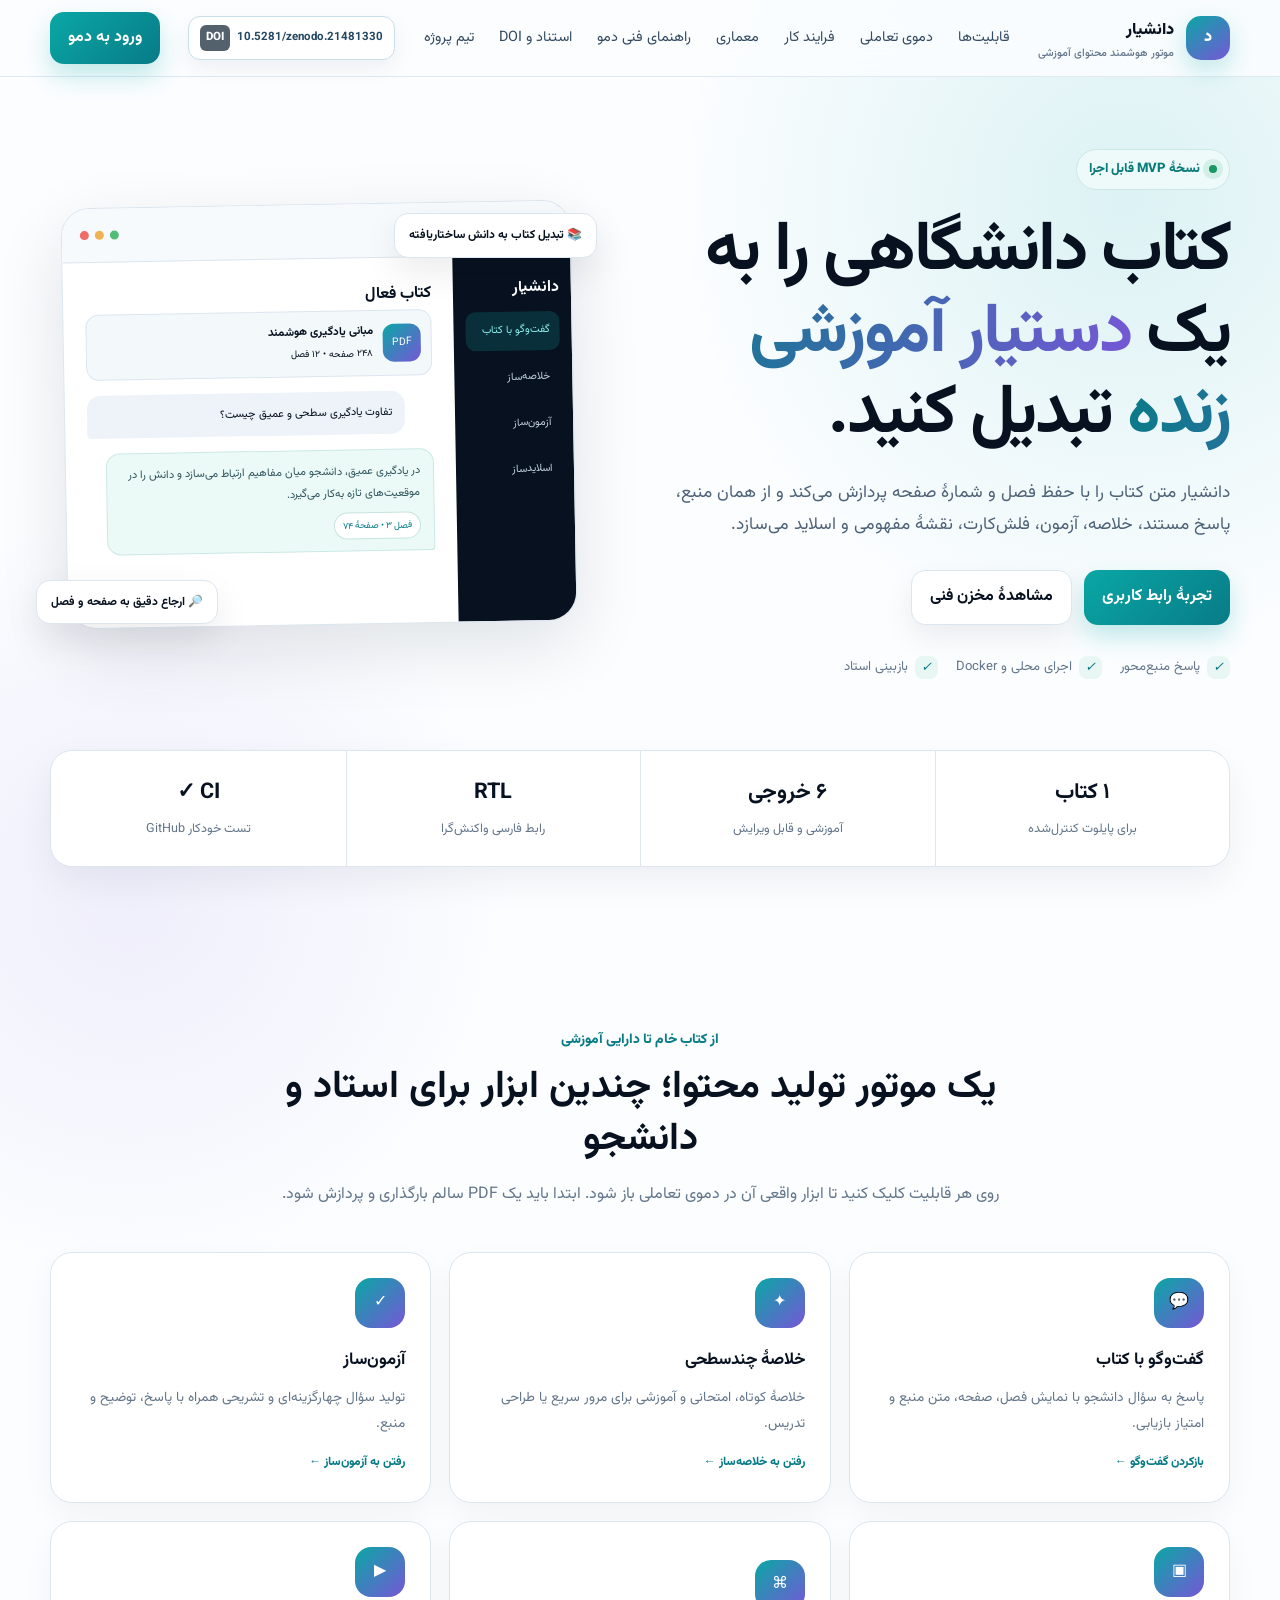
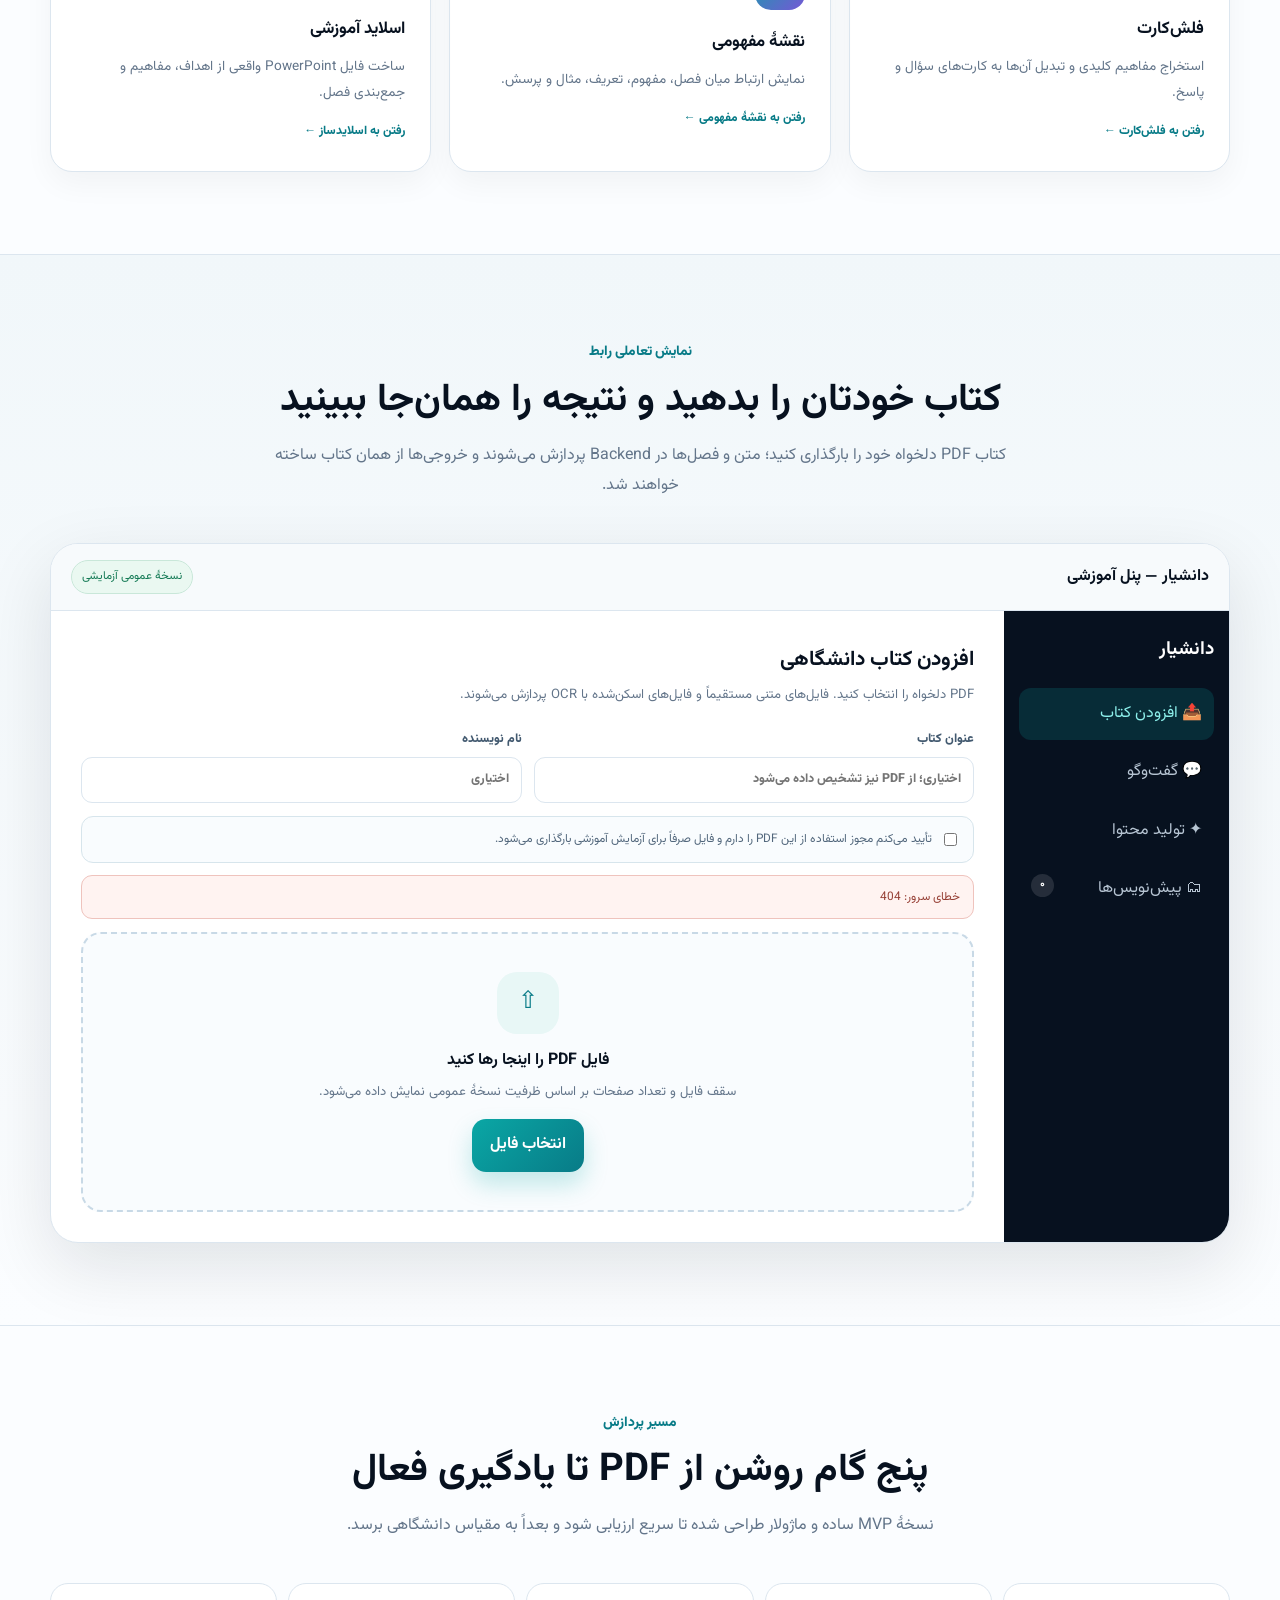
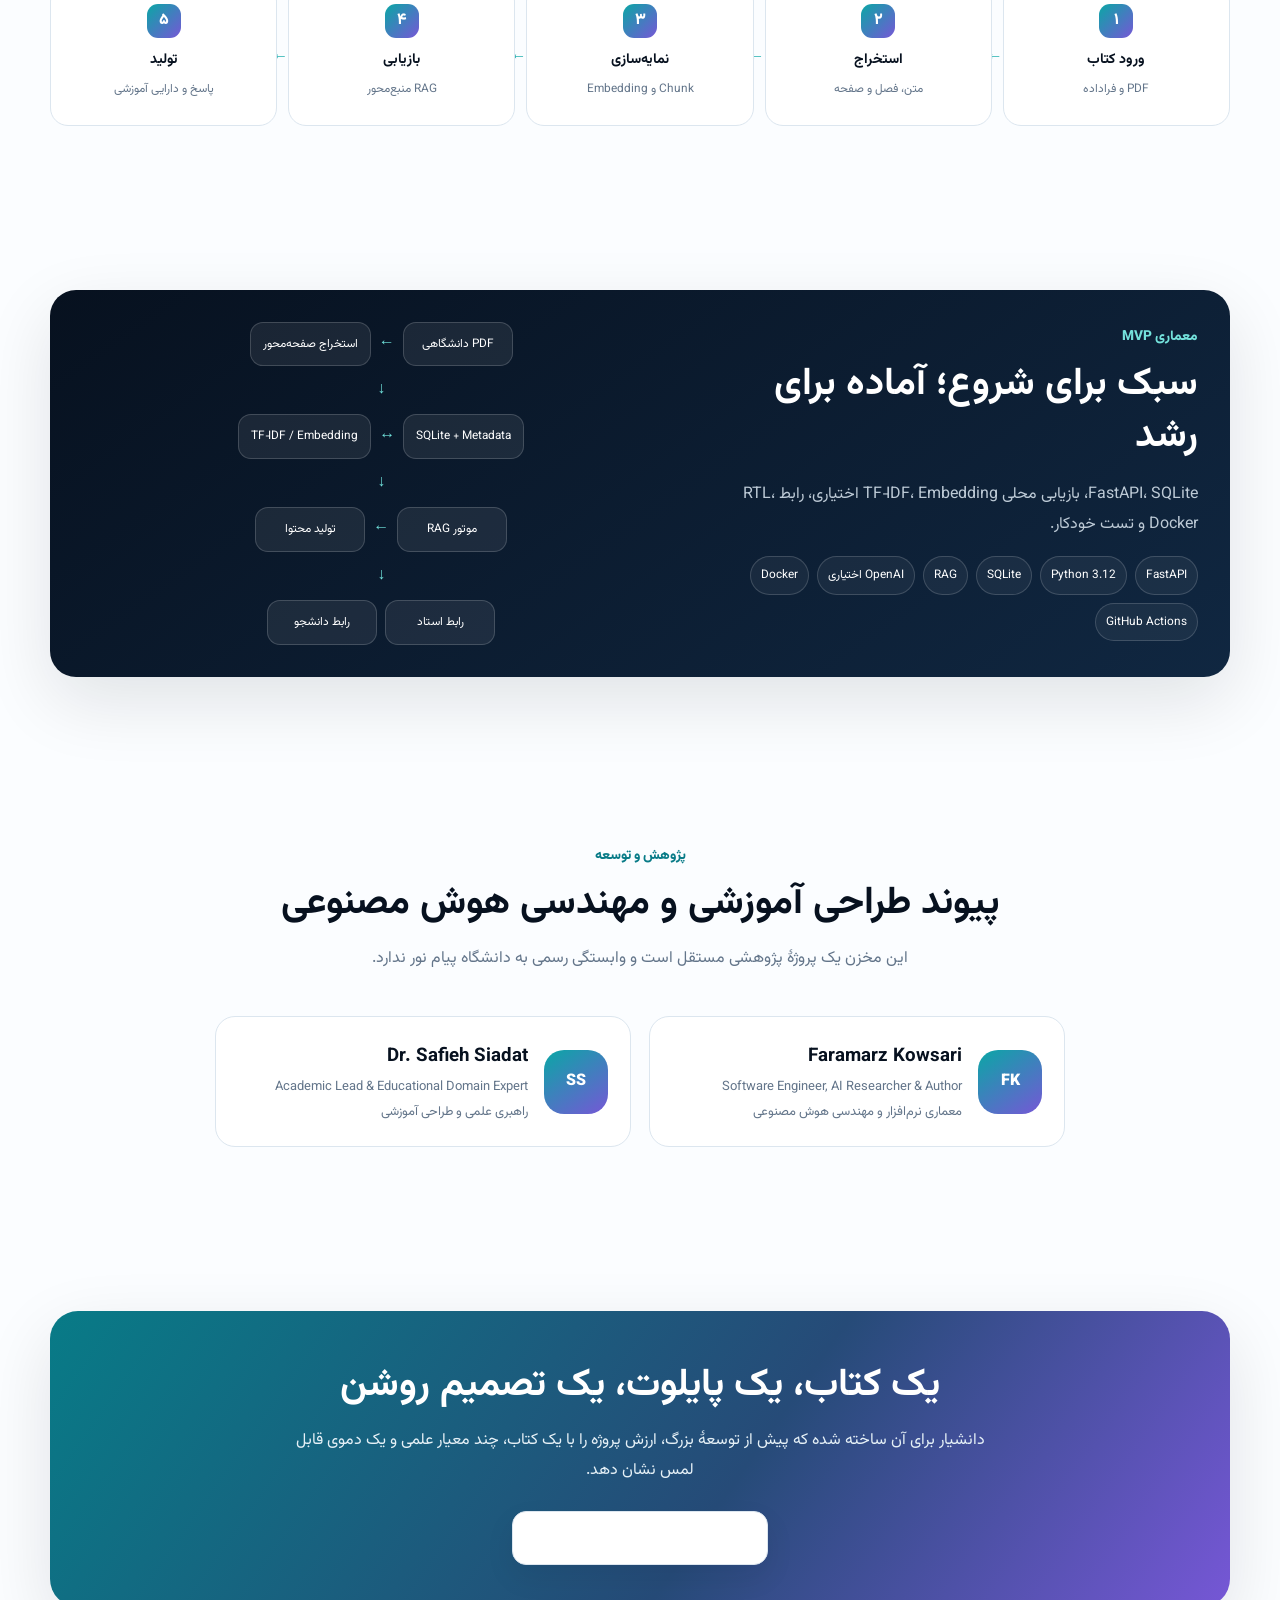
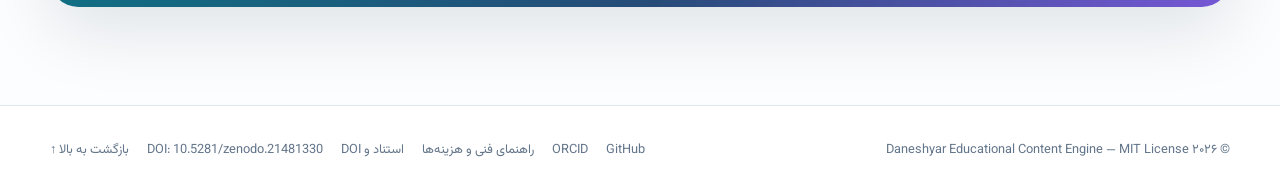
==== commit 52ffc581: "Fix frontend JavaScript and restore PDF upload" ====
--- a/app/public/index.html
+++ b/app/public/index.html
@@ -333,10 +333,8 @@
 function valueText(v){return v===null||v===undefined?'':String(v)}
 function renderSummary(content){
  const text=typeof content==='string'?content:JSON.stringify(content,null,2);
- const blocks=text.split(/
-{2,}/).filter(Boolean);
- return `<div class="previewIntro">این پیش‌نویس برای بازبینی استاد ذخیره شده است.</div>${blocks.map(x=>`<p>${escapeHtml(x).replace(/
-/g,'<br>')}</p>`).join('')}`;
+ const blocks=text.split(/\n{2,}/).filter(Boolean);
+ return `<div class="previewIntro">این پیش‌نویس برای بازبینی استاد ذخیره شده است.</div>${blocks.map(x=>`<p>${escapeHtml(x).replace(/\n/g,'<br>')}</p>`).join('')}`;
 }
 function renderQuiz(content){
  const items=Array.isArray(content)?content:[];
